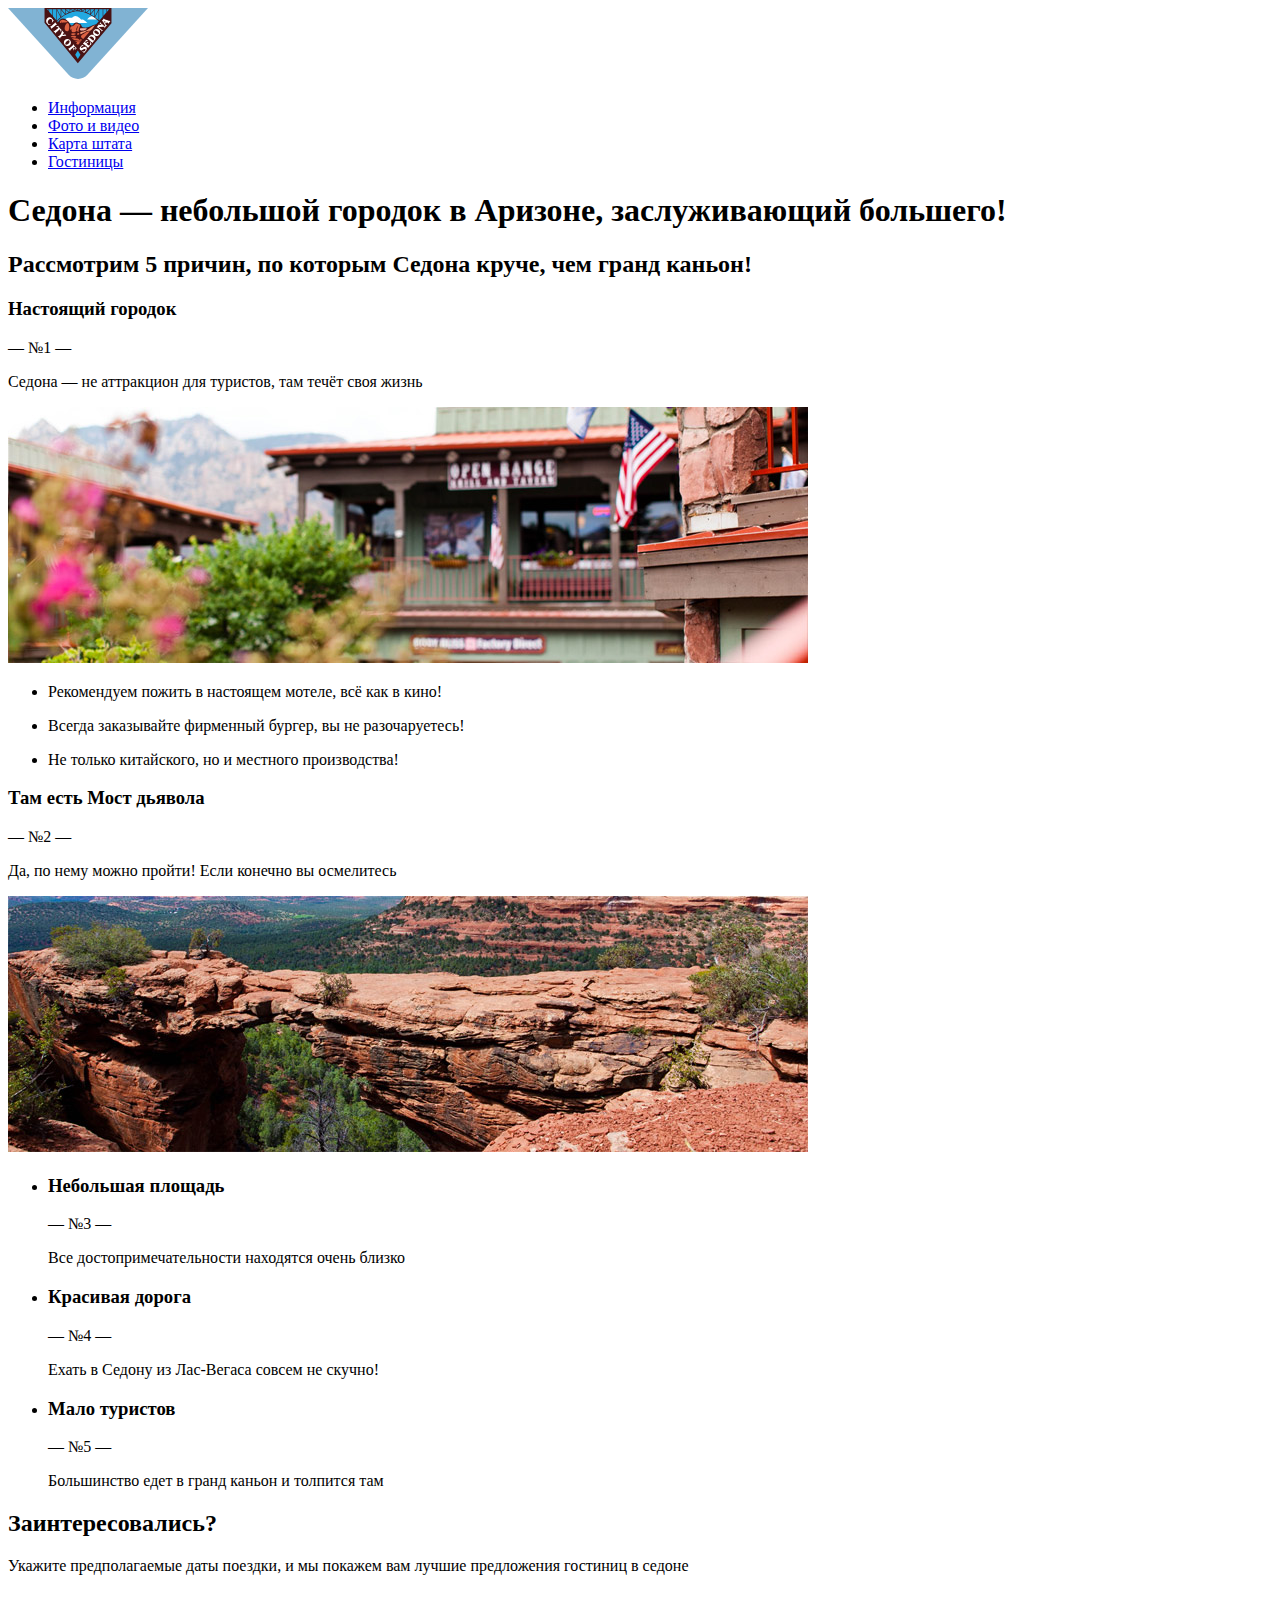
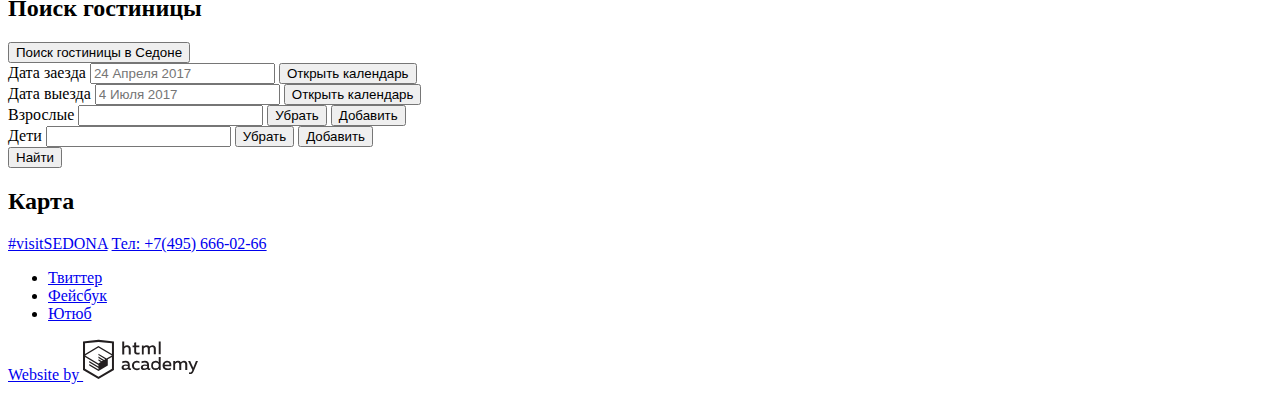
==== index.html @ 54dae02d "form correct" ====
<!DOCTYPE html>
<html lang="ru">

<head>
  <meta charset="utf-8">
  <title>HTML Academy: Седона</title>
</head>

<body>

  <header class="main-header">
    <nav class="main-navigation">
      <a class="main-header-logo">
        <img src="img/logo-sedona.svg" width="140" height="71" alt="Логотип Седона">
      </a>
      <ul class="site-navigation">
        <li><a href="#">Информация</a></li>
        <li><a href="#">Фото и видео</a></li>
        <li><a href="#">Карта штата</a></li>
        <li><a href="hotels.html">Гостиницы</a></li>
      </ul>
    </nav>
  </header>

  <main class="container">

    <section>
      <h1>
        Седона — небольшой городок в Аризоне, заслуживающий большего!
      </h1>
    </section>

    <section>
      <h2>
        Рассмотрим 5 причин, по которым Седона круче, чем гранд каньон!
      </h2>

      <div>
        <div>
          <h3>Настоящий городок</h3>
          <span>— №1 —</span>
          <p>Седона — не аттракцион для туристов, там течёт своя жизнь</p>
        </div>
        <div>
          <img src="img/advantages1.jpg" width="800" height="256" alt="Настоящий городок">
        </div>
      </div>

      <div>
        <ul>
          <li>
            <p class="house-icon">Рекомендуем пожить в настоящем мотеле, всё как в кино!</p>
          </li>
          <li>
            <p class="food-icon">Всегда заказывайте фирменный бургер, вы не разочаруетесь!</p>
          </li>
          <li>
            <p class="gifts-icon">Не только китайского, но и местного производства!</p>
          </li>
        </ul>
      </div>

      <div>
        <div>
          <h3>Там есть Мост дьявола</h3>
          <span>— №2 —</span>
          <p>Да, по нему можно пройти! Если конечно вы осмелитесь</p>
        </div>
        <div>
          <img src="img/advantages2.jpg" width="800" height="256" alt="Мост дьявола">
        </div>
      </div>

      <div>
        <ul>
          <li>
            <h3>Небольшая площадь</h3>
            <span>— №3 —</span>
            <p>Все достопримечательности находятся очень близко</p>
          </li>
          <li>
            <h3>Красивая дорога</h3>
            <span>— №4 —</span>
            <p>Ехать в Седону из Лас-Вегаса совсем не скучно!</p>
          </li>
          <li>
            <h3>Мало туристов</h3>
            <span>— №5 —</span>
            <p>Большинство едет в гранд каньон и толпится там</p>
          </li>
        </ul>
      </div>
    </section>

    <section>
      <h2>Заинтересовались?</h2>
      <p>Укажите предполагаемые даты поездки, и мы покажем вам лучшие предложения гостиниц в седоне</p>
    </section>

    <section class="appointment">

      <h2 class="visually-hidden">Поиск гостиницы</h2>
      <button type="button">Поиск гостиницы в Седоне</button>
      <form class="appointment-form" action="https://echo.htmlacademy.ru" method="post">
  
        <div class="half-width">
          <label for="arrival-date">Дата заезда</label>
          <input type="text" id="arrival-date" name="arrival-date" placeholder="24 Апреля 2017" required>
          <button type="button"><span class="visually-hidden">Открыть календарь</span></button>
        </div>
        <div class="half-width">
          <label for="departure-date">Дата выезда</label>
          <input type="text" id="departure-date" name="departure-date" placeholder="4 Июля 2017" required>
          <button type="button"><span class="visually-hidden">Открыть календарь</span></button>
        </div>
        <div class="quantity-width">
          <label for="adults">Взрослые</label>
          <input type="number" id="adults" name="adults" min="1" step="1" required>
          <button type="button"><span class="visually-hidden">Убрать</span></button>
          <button type="button"><span class="visually-hidden">Добавить</span></button>
        </div>
        <div class="quantity-width">
          <label for="children">Дети</label>
          <input type="number" id="children" name="children" min="0" step="1" required>
          <button type="button"><span class="visually-hidden">Убрать</span></button>
          <button type="button"><span class="visually-hidden">Добавить</span></button>
        </div>
        <div class="buttons">
          <input type="submit" value="Найти">
        </div>
  
  
      </form>
    </section>

    <section>
      <h2>Карта</h2>
    </section>

  </main>

  <footer>

    <p>
      <a href="#">#visitSEDONA</a>
      <a href="+74956660266">Тел: +7(495) 666-02-66</a>
    </p>

    <div>
      <ul>
        <li><a class="social-links__link" href="#"><span class="visually-hidden">Твиттер</span></a></li>
				<li><a class="social-links__link" href="#"><span class="visually-hidden">Фейсбук</span></a></li>
				<li><a class="social-links__link" href="#"><span class="visually-hidden">Ютюб</span</a></li>
      </ul>
    </div>

    <p>
      Website by
      <a href="https://htmlacademy.ru">
        <img src="img/logo-htmlacademy.svg" width="115" height="41" alt="Логотип HTML академии">
      </a>
    </p>
  </footer>

</body>

</html>
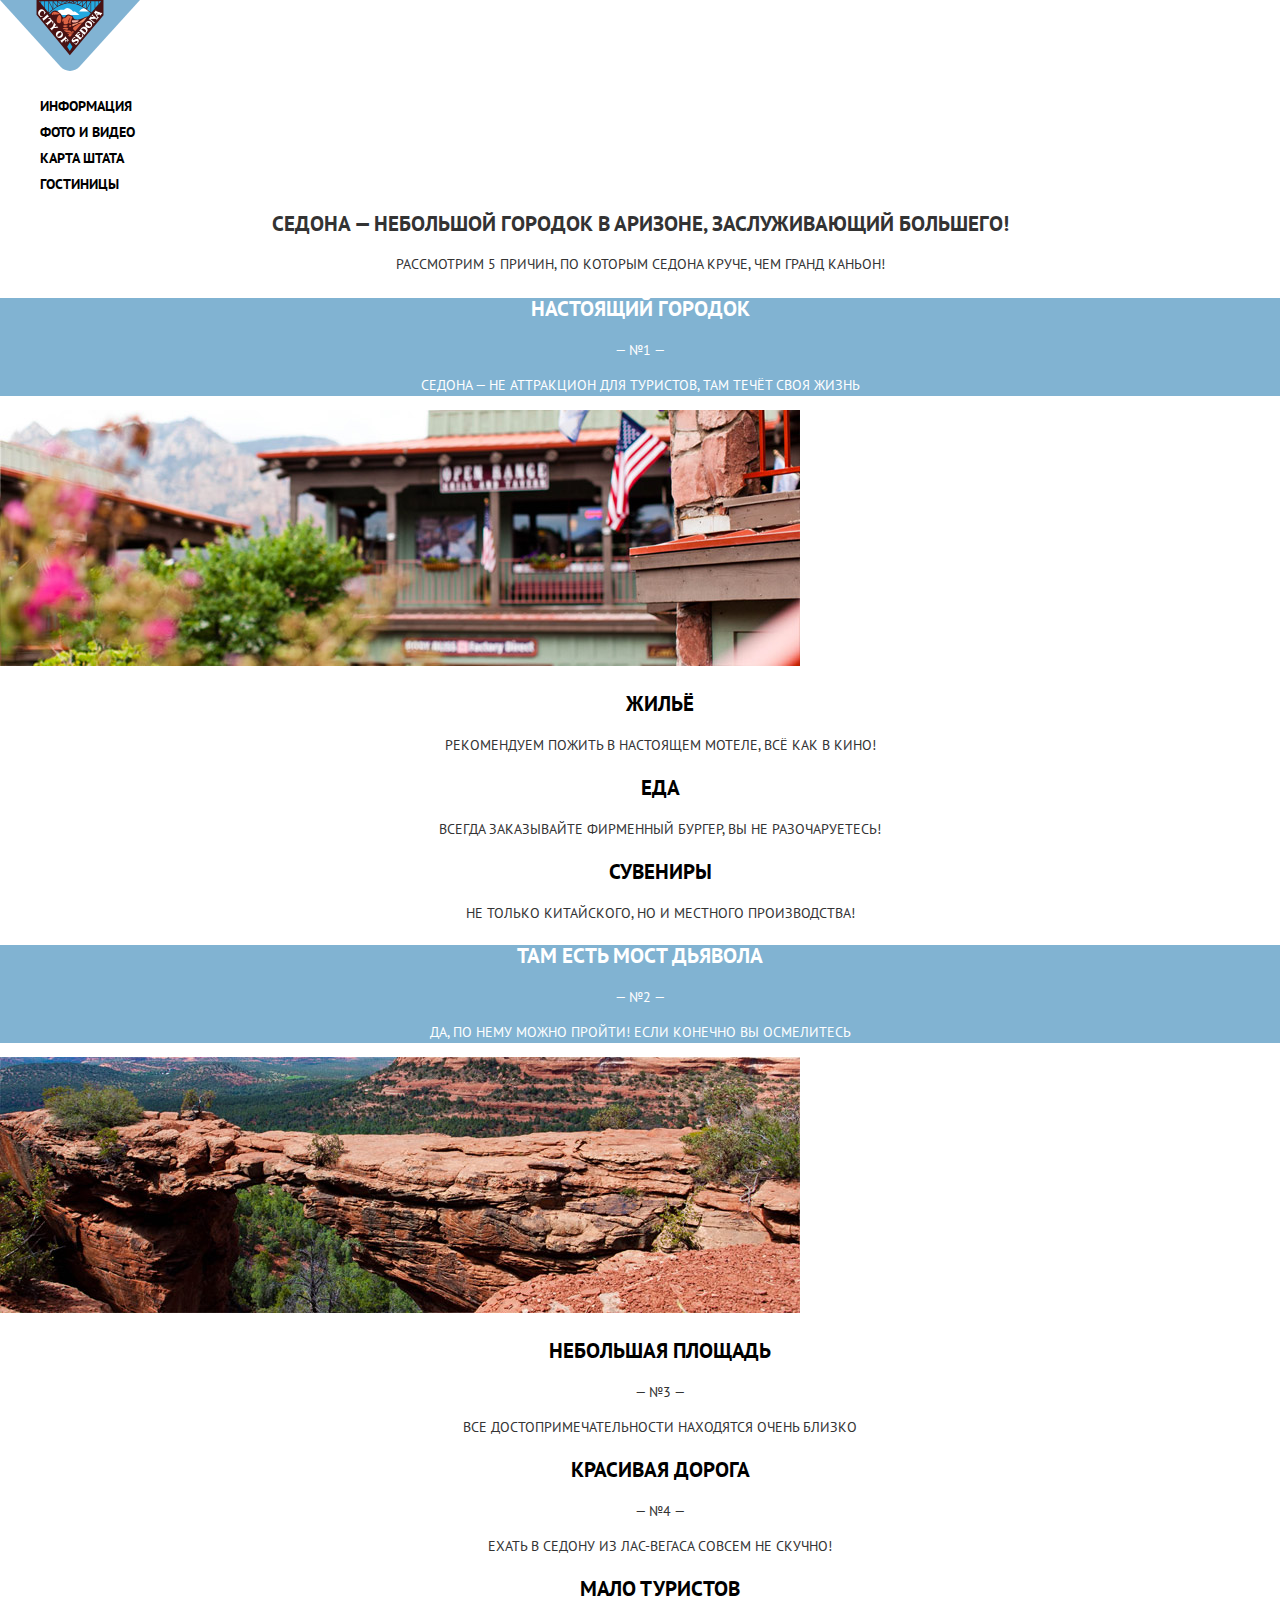
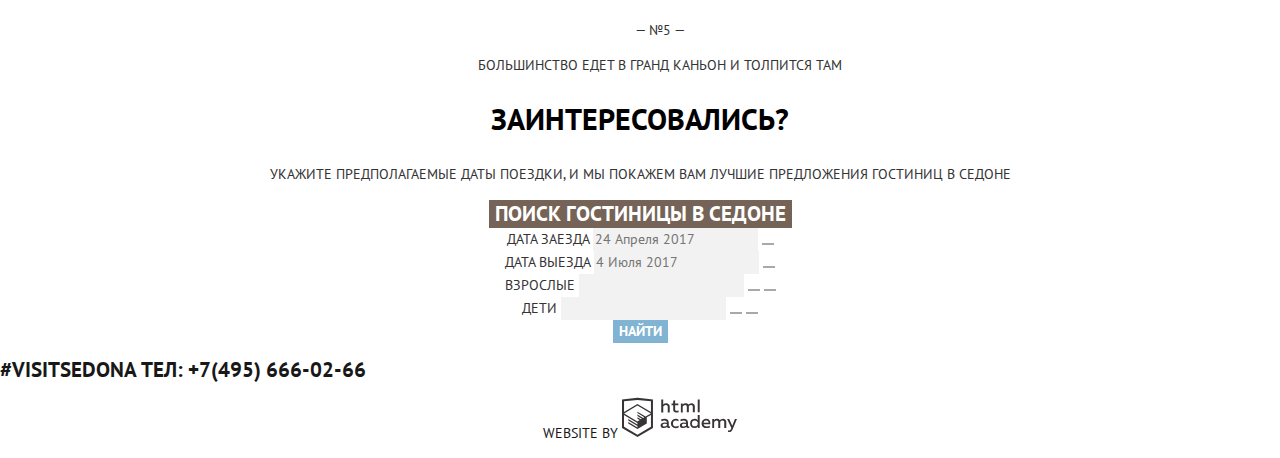
==== commit 4aed1220: "add first css" ====
--- a/index.html
+++ b/index.html
@@ -4,6 +4,9 @@
 <head>
   <meta charset="utf-8">
   <title>HTML Academy: Седона</title>
+  <link href="https://fonts.googleapis.com/css?family=PT+Sans:400,700&display=swap&subset=cyrillic" rel="stylesheet">
+  <link rel="stylesheet" href="css/normalize.css">
+  <link rel="stylesheet" href="css/style.css">
 </head>
 
 <body>
@@ -25,20 +28,20 @@
   <main class="container">
 
     <section>
-      <h1>
+      <h1 class="page-title">
         Седона — небольшой городок в Аризоне, заслуживающий большего!
       </h1>
     </section>
 
-    <section>
-      <h2>
+    <section class="advantages">
+      <h2 class="advantages-title">
         Рассмотрим 5 причин, по которым Седона круче, чем гранд каньон!
       </h2>
 
-      <div>
-        <div>
-          <h3>Настоящий городок</h3>
-          <span>— №1 —</span>
+      <div class="advantages-list">
+        <div class="advantages-item advantages-item-blue">
+          <h3 class="advantages-subtitle-white">Настоящий городок</h3>
+          <span class="advantages-number">— №1 —</span>
           <p>Седона — не аттракцион для туристов, там течёт своя жизнь</p>
         </div>
         <div>
@@ -47,23 +50,26 @@
       </div>
 
       <div>
-        <ul>
-          <li>
+        <ul class="advantages-list">
+          <li class="advantages-item">
+            <h3 class="advantages-subtitle-black">Жильё</h3>
             <p class="house-icon">Рекомендуем пожить в настоящем мотеле, всё как в кино!</p>
           </li>
-          <li>
+          <li class="advantages-item">
+            <h3 class="advantages-subtitle-black">Еда</h3>
             <p class="food-icon">Всегда заказывайте фирменный бургер, вы не разочаруетесь!</p>
           </li>
-          <li>
+          <li class="advantages-item">
+            <h3 class="advantages-subtitle-black">Сувениры</h3>
             <p class="gifts-icon">Не только китайского, но и местного производства!</p>
           </li>
         </ul>
       </div>
 
-      <div>
-        <div>
-          <h3>Там есть Мост дьявола</h3>
-          <span>— №2 —</span>
+      <div class="advantages-list">
+        <div class="advantages-item advantages-item-blue">
+          <h3 class="advantages-subtitle-white">Там есть Мост дьявола</h3>
+          <span class="advantages-number">— №2 —</span>
           <p>Да, по нему можно пройти! Если конечно вы осмелитесь</p>
         </div>
         <div>
@@ -72,27 +78,27 @@
       </div>
 
       <div>
-        <ul>
-          <li>
-            <h3>Небольшая площадь</h3>
-            <span>— №3 —</span>
+        <ul class="advantages-list">
+          <li class="advantages-item">
+            <h3 class="advantages-subtitle-black">Небольшая площадь</h3>
+            <span class="advantages-number">— №3 —</span>
             <p>Все достопримечательности находятся очень близко</p>
           </li>
-          <li>
-            <h3>Красивая дорога</h3>
-            <span>— №4 —</span>
+          <li class="advantages-item">
+            <h3 class="advantages-subtitle-black">Красивая дорога</h3>
+            <span class="advantages-number">— №4 —</span>
             <p>Ехать в Седону из Лас-Вегаса совсем не скучно!</p>
           </li>
-          <li>
-            <h3>Мало туристов</h3>
-            <span>— №5 —</span>
+          <li class="advantages-item">
+            <h3 class="advantages-subtitle-black">Мало туристов</h3>
+            <span class="advantages-number">— №5 —</span>
             <p>Большинство едет в гранд каньон и толпится там</p>
           </li>
         </ul>
       </div>
     </section>
 
-    <section>
+    <section class="appointment-title">
       <h2>Заинтересовались?</h2>
       <p>Укажите предполагаемые даты поездки, и мы покажем вам лучшие предложения гостиниц в седоне</p>
     </section>
@@ -100,62 +106,62 @@
     <section class="appointment">
 
       <h2 class="visually-hidden">Поиск гостиницы</h2>
-      <button type="button">Поиск гостиницы в Седоне</button>
+      <button type="button" class="search-hotels">Поиск гостиницы в Седоне</button>
       <form class="appointment-form" action="https://echo.htmlacademy.ru" method="post">
   
-        <div class="half-width">
+        <div class="appointment-item">
           <label for="arrival-date">Дата заезда</label>
           <input type="text" id="arrival-date" name="arrival-date" placeholder="24 Апреля 2017" required>
           <button type="button"><span class="visually-hidden">Открыть календарь</span></button>
         </div>
-        <div class="half-width">
+        <div class="appointment-item">
           <label for="departure-date">Дата выезда</label>
           <input type="text" id="departure-date" name="departure-date" placeholder="4 Июля 2017" required>
           <button type="button"><span class="visually-hidden">Открыть календарь</span></button>
         </div>
-        <div class="quantity-width">
+        <div class="appointment-item">
           <label for="adults">Взрослые</label>
           <input type="number" id="adults" name="adults" min="1" step="1" required>
           <button type="button"><span class="visually-hidden">Убрать</span></button>
           <button type="button"><span class="visually-hidden">Добавить</span></button>
         </div>
-        <div class="quantity-width">
+        <div class="appointment-item">
           <label for="children">Дети</label>
           <input type="number" id="children" name="children" min="0" step="1" required>
           <button type="button"><span class="visually-hidden">Убрать</span></button>
           <button type="button"><span class="visually-hidden">Добавить</span></button>
         </div>
-        <div class="buttons">
-          <input type="submit" value="Найти">
+        <div>
+          <button type="submit" class="button-blue">Найти</button>
         </div>
   
   
       </form>
     </section>
 
-    <section>
+    <section class="visually-hidden">
       <h2>Карта</h2>
     </section>
 
   </main>
 
-  <footer>
+  <footer class="main-footer">
 
     <p>
       <a href="#">#visitSEDONA</a>
-      <a href="+74956660266">Тел: +7(495) 666-02-66</a>
+      <a href="tel:+74956660266">Тел: +7(495) 666-02-66</a>
     </p>
 
-    <div>
+    <div class="footer-social">
       <ul>
-        <li><a class="social-links__link" href="#"><span class="visually-hidden">Твиттер</span></a></li>
-				<li><a class="social-links__link" href="#"><span class="visually-hidden">Фейсбук</span></a></li>
-				<li><a class="social-links__link" href="#"><span class="visually-hidden">Ютюб</span</a></li>
+        <li><a class="social-button" href="#"><span class="visually-hidden">Твиттер</span></a></li>
+				<li><a class="social-button" href="#"><span class="visually-hidden">Фейсбук</span></a></li>
+				<li><a class="social-button" href="#"><span class="visually-hidden">Ютюб</span></a></li>
       </ul>
     </div>
 
-    <p>
-      Website by
+    <p class="footer-copyright">
+      <span>Website by</span>
       <a href="https://htmlacademy.ru">
         <img src="img/logo-htmlacademy.svg" width="115" height="41" alt="Логотип HTML академии">
       </a>
--- a/css/style.css
+++ b/css/style.css
@@ -0,0 +1,347 @@
+body {
+  margin: 0px;
+  padding: 0px;
+  font-family: 'PT Sans', Arial, sans-serif;
+  font-size: 14px;
+  line-height: 21px;
+  font-weight: 400;
+  color: #333333;
+  text-transform: uppercase;
+  /* background-image: url("../img/background-photo.jpg");
+  background-position: top center;
+  background-repeat: no-repeat; */
+}
+
+a {
+  text-decoration: none;
+}
+
+.visually-hidden {
+  position: absolute;
+  width: 1px;
+  height: 1px;
+  margin: -1px;
+  border: 0;
+  padding: 0;
+  white-space: nowrap;
+  clip-path: inset(100%);
+  clip: rect(0 0 0 0);
+  overflow: hidden;
+}
+
+.main-navigation {
+  font-size: 14px;
+	line-height: 26px;
+	font-weight: 900;
+  color: #000000;
+  background-color: #ffffff;
+}
+
+.site-navigation {
+  list-style: none;
+}
+
+.site-navigation a {
+  color: #000000;
+}
+
+a.active {
+	color: #766357;
+}
+
+.main-filter {
+	background-image: url("../img/background-filter.jpg");
+	background-position: top center;
+	background-repeat: no-repeat;
+}
+
+.filter fieldset {
+	border: none;
+}
+
+.filter legend {
+	font-size: 16px;
+	line-height: 21px;
+	color: #ffffff;
+}
+
+.filter ul {
+	list-style: none;
+	color: #ffffff;
+}
+
+.filter-input:hover + label {
+	color: #ffffff;
+}
+
+.filter-input:disabled + label {
+	color: #6a6a6a;
+}
+
+.found-list {
+	list-style: none;
+}
+
+.found-item {
+	font-size: 21px;
+	line-height: 26px;
+	font-weight: 900;
+	color: #000000;
+}
+
+.found-sorting {
+	font-size: 12px;
+	line-height: 18px;
+	color: #000000;
+}
+
+.found-list a {
+	font-size: 12px;
+	line-height: 18px;
+	color: #000000;
+	opacity: 0.3;
+	border-bottom: 1px dashed #81b3d2;
+}
+
+a.sorting {
+	border: none;
+}
+
+a.current {
+	color: #81b3d2;
+	opacity: 1;
+}
+
+.arrow-top,
+.arrow-bottom {
+	color: #81b3d2;
+}
+
+.arrow-top.current {
+	color: #cacaca;
+}
+
+.catalog-list {
+	list-style: none;
+}
+
+.catalog-item {
+	font-size: 21px;
+	line-height: 26px;
+	font-weight: 900;
+	color: #000000;
+}
+
+.catalog-item:hover {
+	color: #81b3d2;
+}
+
+.catalog-item:active {
+	opacity: 0.3;
+}
+
+.button-details {
+	background-color: #81b3d2;
+	color: #ffffff;
+}
+
+.button-details:hover {
+	background-color: #669ec0;
+}
+
+.button-details:active {
+	background-color: #5496bd;
+}
+
+.button-book {
+	background-color: #766357;
+	color: #ffffff;
+}
+
+.button-book:hover {
+	background-color: #604e43;
+}
+
+.button-book:active {
+	background-color: #503e33;
+}
+
+.page-title {
+  font-size: 21px;
+  line-height: 26px;
+	font-weight: 900;
+	text-align: center;
+}
+
+.advantages-title {
+	font-size: 14px;
+	line-height: 26px;
+	font-weight: 400;
+	color: #333333;
+	text-align: center;
+}
+
+.advantages-list {
+	list-style: none;
+}
+
+.advantages-item {
+	text-align: center;
+}
+
+.advantages-subtitle-white {
+	font-size: 21px;
+	line-height: 21px;
+	color: #ffffff;
+}
+
+.advantages-subtitle-black {
+	font-size: 21px;
+	line-height: 21px;
+	font-weight: 900;
+	color: #000000;
+}
+
+.advantages-item-blue {
+	background-color: #81b3d2;
+	color: #ffffff;
+}
+
+.appointment-title {
+	text-align: center;
+}
+
+.appointment-title h2 {
+	font-size: 30px;
+	line-height: 36px;
+	color: #000000;
+}
+
+.appointment-title p {
+	line-height: 24px;
+}
+
+.appointment {
+	text-align: center;
+}
+
+.search-hotels {
+	font: inherit;
+	font-size: 21px;
+	line-height: 26px;
+	font-weight: 900;
+	text-align: center;
+	vertical-align: middle;
+	color: #ffffff;
+	background-color: #766357;
+	text-transform: uppercase;
+	border: none;
+}
+
+.search-hotels:hover {
+	background-color: #604e43;
+}
+
+.search-hotels:active {
+	background-color: #503e33;
+	color: #857871;
+}
+
+.appointment-item input {
+	font: inherit;
+	background-color: #f2f2f2;
+	border: none;
+}
+
+.appointment-item input:hover {
+	background-color: #ebebeb;
+}
+
+.appointment-item input:focus {
+	background-color: #ffffff;
+	border: 2px solid #e5e5e5;
+}
+
+.appointment-item button {
+	background-color: #a9a9a9;
+	border: none;
+}
+
+.appointment-item button:hover {
+	background-color: #000000;
+}
+
+.appointment-item button:active {
+	background-color: #81b3d2;
+}
+
+.button-blue {
+	font: inherit;
+	font-weight: 900;
+	text-transform: uppercase;
+	color: #ffffff;
+	background-color: #81b3d2;
+	border: none;
+}
+
+.button-blue:hover {
+	background-color: #669ec0;
+}
+
+.button-blue:active {
+	background-color: #5496bd;
+	color: #88b6d1;
+}
+
+.main-footer {
+	color: #000000;
+	background-color: #ffffff;
+	opacity: 0.9;
+}
+
+.main-footer a {
+	font-size: 21px;
+	line-height: 26px;
+	font-weight: 900;
+	color: #000000;
+}
+
+.footer-social {
+	text-align: center;
+
+}
+
+.footer-social ul {
+	list-style: none;
+}
+
+.social-button {
+	background-color: #81b3d2;
+	color: #ffffff;
+}
+
+.social-button:hover {
+	background-color: #669ec0;
+}
+
+.social-button:active {
+	background-color: #5496bd;
+	color: #88b6d1;
+}
+
+.footer-copyright span {
+	font-size: 14px;
+	font-weight: 400;
+}
+
+.footer-copyright {
+	text-align: center;
+}
+
+.footer-copyright a:hover {
+	background-color: #89b8d5;
+}
+
+.footer-copyright a:active {
+	background-color: #c0bebf;
+}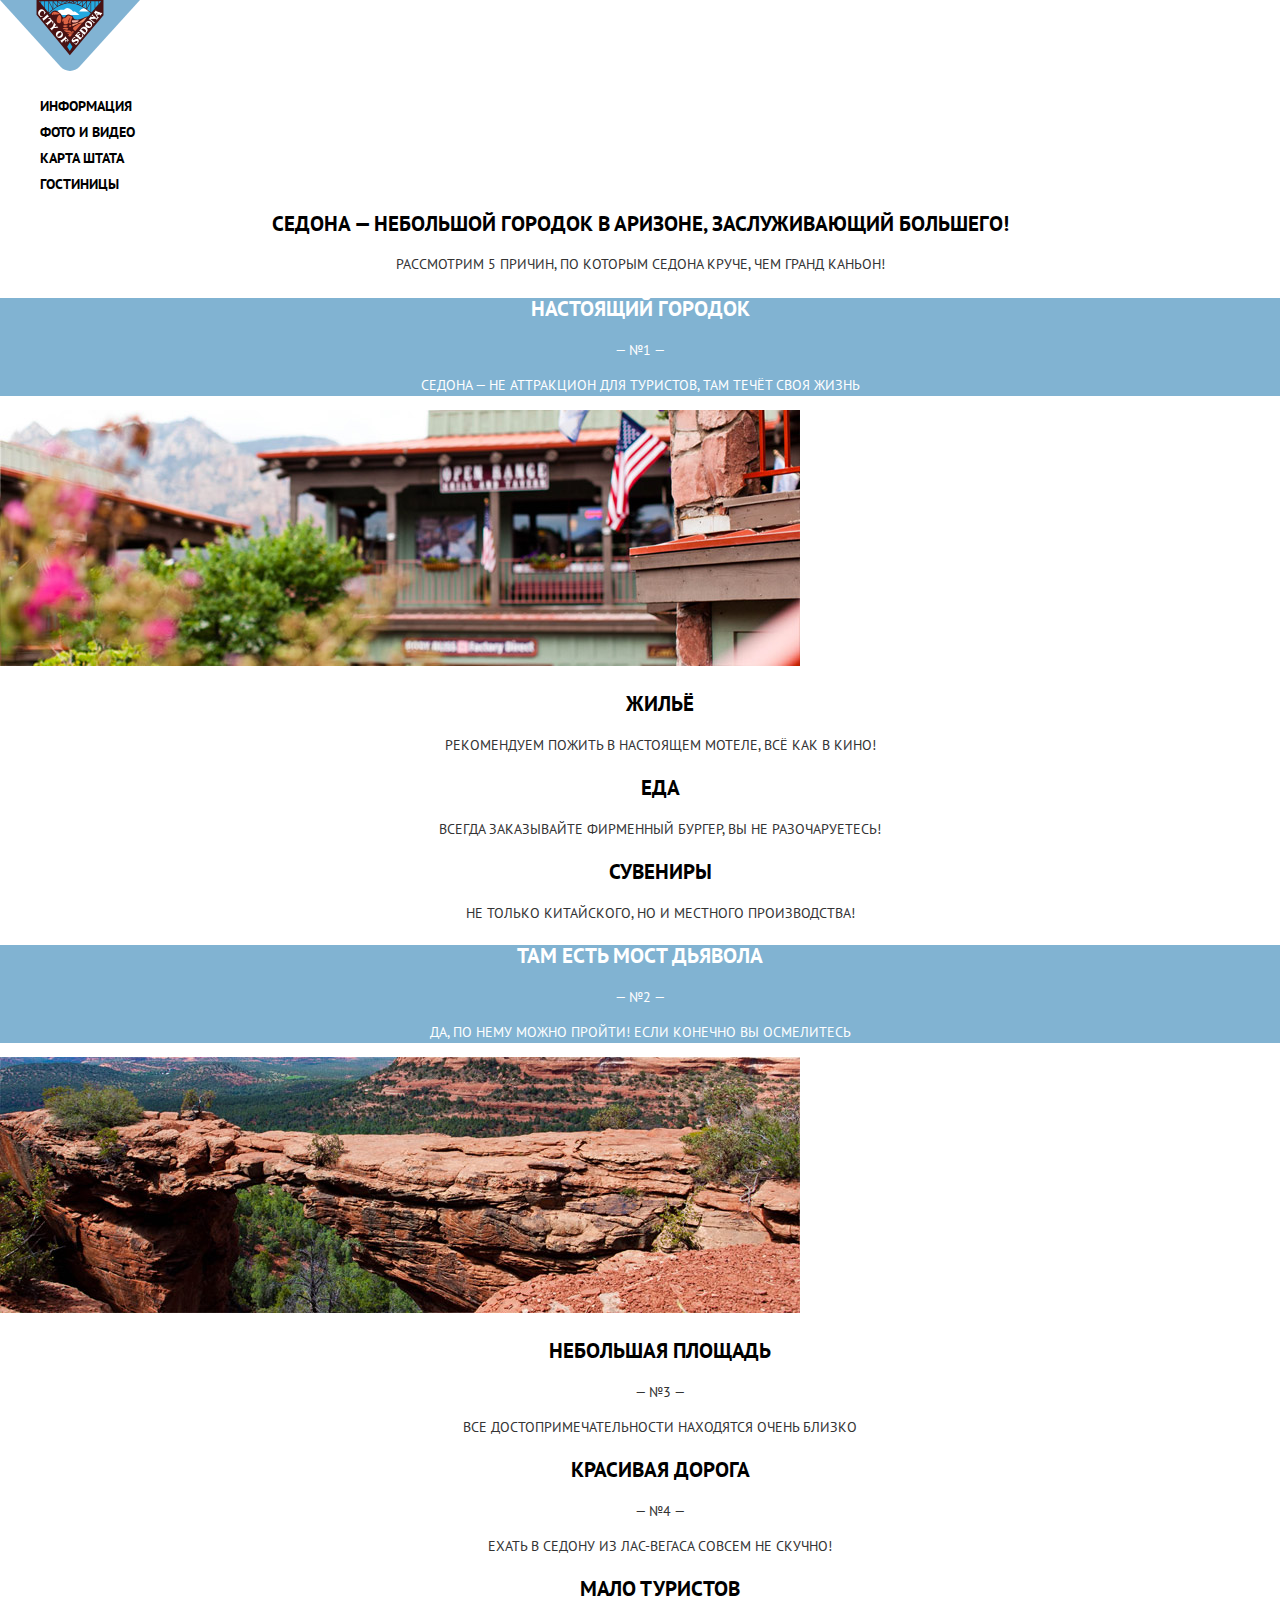
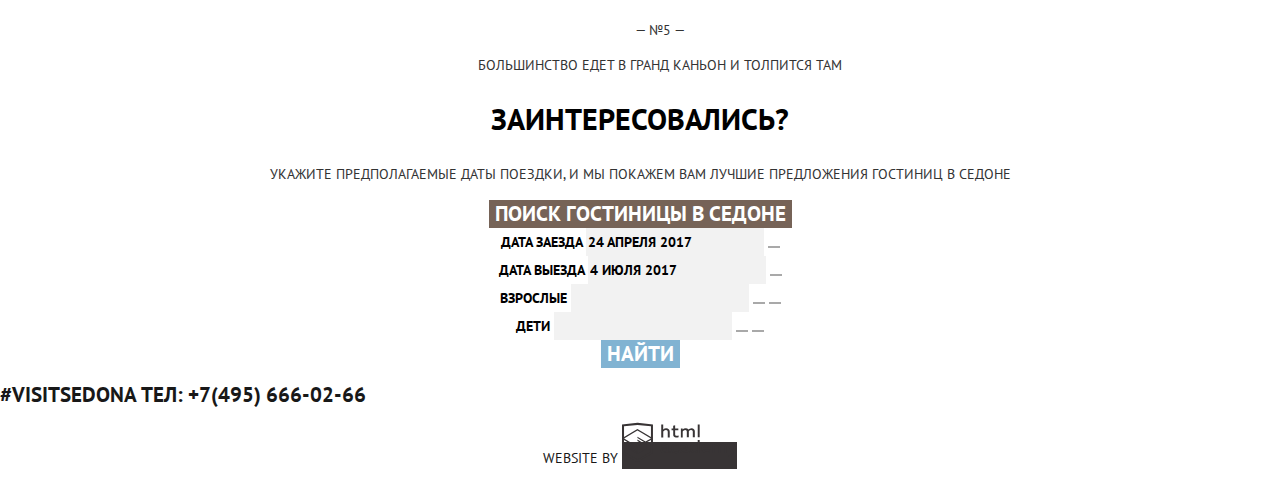
==== commit 7d8c0bea: "correct text decor" ====
--- a/index.html
+++ b/index.html
@@ -111,12 +111,12 @@
   
         <div class="appointment-item">
           <label for="arrival-date">Дата заезда</label>
-          <input type="text" id="arrival-date" name="arrival-date" placeholder="24 Апреля 2017" required>
+          <input type="text" class="item-table" id="arrival-date" name="arrival-date" placeholder="24 Апреля 2017" required>
           <button type="button"><span class="visually-hidden">Открыть календарь</span></button>
         </div>
         <div class="appointment-item">
           <label for="departure-date">Дата выезда</label>
-          <input type="text" id="departure-date" name="departure-date" placeholder="4 Июля 2017" required>
+          <input type="text" class="item-table" id="departure-date" name="departure-date" placeholder="4 Июля 2017" required>
           <button type="button"><span class="visually-hidden">Открыть календарь</span></button>
         </div>
         <div class="appointment-item">
@@ -162,7 +162,7 @@
 
     <p class="footer-copyright">
       <span>Website by</span>
-      <a href="https://htmlacademy.ru">
+      <a class="button-copyright" href="https://htmlacademy.ru">
         <img src="img/logo-htmlacademy.svg" width="115" height="41" alt="Логотип HTML академии">
       </a>
     </p>
--- a/css/style.css
+++ b/css/style.css
@@ -31,8 +31,8 @@
 
 .main-navigation {
   font-size: 14px;
-	line-height: 26px;
-	font-weight: 900;
+  line-height: 26px;
+  font-weight: 700;
   color: #000000;
   background-color: #ffffff;
 }
@@ -45,303 +45,372 @@
   color: #000000;
 }
 
-a.active {
-	color: #766357;
+.menu-info:hover {
+	color: #81b3d2;
+}
+
+.menu-info:active {
+	color: rgba(0, 0, 0, 0.3);
+}
+
+.menu-hotels.active {
+  color: #766357;
 }
 
 .main-filter {
-	background-image: url("../img/background-filter.jpg");
-	background-position: top center;
-	background-repeat: no-repeat;
+  background-image: url("../img/background-filter.jpg");
+  background-position: top center;
+  background-repeat: no-repeat;
 }
 
 .filter fieldset {
-	border: none;
+  border: none;
 }
 
 .filter legend {
-	font-size: 16px;
-	line-height: 21px;
+  font-size: 16px;
+  line-height: 21px;
+  color: #ffffff;
+}
+
+.filter ul {
+  list-style: none;
+  color: #ffffff;
+}
+
+.filter-input:hover+label {
+  color: #ffffff;
+}
+
+.filter-input:disabled+label {
+  color: #6a6a6a;
+}
+
+.filter-button {
+	font: inherit;
 	color: #ffffff;
-}
-
-.filter ul {
-	list-style: none;
-	color: #ffffff;
-}
-
-.filter-input:hover + label {
-	color: #ffffff;
-}
-
-.filter-input:disabled + label {
-	color: #6a6a6a;
+	background-color: transparent;
+	border: 2px solid #ffffff;
+}
+
+.filter-button:hover {
+	color: #000000;
+	background-color: #ffffff;
 }
 
 .found-list {
-	list-style: none;
+  list-style: none;
 }
 
 .found-item {
-	font-size: 21px;
-	line-height: 26px;
-	font-weight: 900;
+  font-size: 21px;
+  line-height: 26px;
+  font-weight: 700;
+  color: #000000;
+}
+
+.found-sorting {
+  font-size: 12px;
+  line-height: 18px;
+  color: #000000;
+}
+
+.found-list a {
+  font-size: 12px;
+  line-height: 18px;
+  color: rgba(0, 0, 0, 0.3);
+  border-bottom: 1px dotted #81b3d2;
+}
+
+.found-list a:hover {
+	color: #81b3d2;
+}
+
+.found-list a:active {
 	color: #000000;
 }
 
-.found-sorting {
-	font-size: 12px;
-	line-height: 18px;
-	color: #000000;
-}
-
-.found-list a {
-	font-size: 12px;
-	line-height: 18px;
-	color: #000000;
-	opacity: 0.3;
-	border-bottom: 1px dashed #81b3d2;
-}
-
 a.sorting {
-	border: none;
-}
-
-a.current {
-	color: #81b3d2;
-	opacity: 1;
+  border: none;
+}
+
+.sorting.active {
+  color: #81b3d2;
+  opacity: 1;
 }
 
 .arrow-top,
 .arrow-bottom {
+  color: #cacaca;
+}
+
+.arrow-top,
+.arrow-bottom:hover {
+	color: #231f20;
+}
+
+.arrow-top,
+.arrow-bottom:active {
 	color: #81b3d2;
 }
 
-.arrow-top.current {
-	color: #cacaca;
+.arrow-bottom.active {
+  color: #81b3d2;
 }
 
 .catalog-list {
-	list-style: none;
+  list-style: none;
 }
 
 .catalog-item {
-	font-size: 21px;
-	line-height: 26px;
-	font-weight: 900;
+  font-size: 21px;
+  line-height: 26px;
+  font-weight: 700;
+  color: #000000;
+}
+
+.catalog-item:hover {
+  color: #81b3d2;
+}
+
+.catalog-item:active {
+  color: rgba(0, 0, 0, 0.3);
+}
+
+.button-details {
+	font: inherit;
+	font-weight: 700;
+  background-color: #81b3d2;
+  color: #ffffff;
+}
+
+.button-details:hover {
+  background-color: #669ec0;
+}
+
+.button-details:active {
+  background-color: #5496bd;
+}
+
+.button-book {
+	font: inherit;
+	font-weight: 700;
+  background-color: #766357;
+  color: #ffffff;
+}
+
+.button-book:hover {
+  background-color: #604e43;
+}
+
+.button-book:active {
+  background-color: #503e33;
+}
+
+.rating {
+	text-align: center;
+	color: #666666;
+	background-color: #f2f2f2;
+}
+
+.page-title {
+  font-size: 21px;
+  line-height: 26px;
+  font-weight: 700;
+	text-align: center;
 	color: #000000;
 }
 
-.catalog-item:hover {
-	color: #81b3d2;
-}
-
-.catalog-item:active {
-	opacity: 0.3;
-}
-
-.button-details {
-	background-color: #81b3d2;
-	color: #ffffff;
-}
-
-.button-details:hover {
-	background-color: #669ec0;
-}
-
-.button-details:active {
-	background-color: #5496bd;
-}
-
-.button-book {
-	background-color: #766357;
-	color: #ffffff;
-}
-
-.button-book:hover {
-	background-color: #604e43;
-}
-
-.button-book:active {
-	background-color: #503e33;
-}
-
-.page-title {
-  font-size: 21px;
-  line-height: 26px;
-	font-weight: 900;
-	text-align: center;
-}
-
 .advantages-title {
+  font-size: 14px;
+  line-height: 26px;
+  font-weight: 400;
+  color: #333333;
+  text-align: center;
+}
+
+.advantages-list {
+  list-style: none;
+}
+
+.advantages-item {
+  text-align: center;
+}
+
+.advantages-subtitle-white {
+  font-size: 21px;
+  line-height: 21px;
+  color: #ffffff;
+}
+
+.advantages-subtitle-black {
+  font-size: 21px;
+  line-height: 21px;
+  font-weight: 700;
+  color: #000000;
+}
+
+.advantages-item-blue {
+  background-color: #81b3d2;
+  color: #ffffff;
+}
+
+.appointment-title {
+  text-align: center;
+}
+
+.appointment-title h2 {
+  font-size: 30px;
+  line-height: 36px;
+  color: #000000;
+}
+
+.appointment-title p {
+  line-height: 24px;
+}
+
+.appointment {
+  text-align: center;
+}
+
+.appointment-item {
 	font-size: 14px;
 	line-height: 26px;
-	font-weight: 400;
-	color: #333333;
-	text-align: center;
-}
-
-.advantages-list {
-	list-style: none;
-}
-
-.advantages-item {
-	text-align: center;
-}
-
-.advantages-subtitle-white {
-	font-size: 21px;
-	line-height: 21px;
-	color: #ffffff;
-}
-
-.advantages-subtitle-black {
-	font-size: 21px;
-	line-height: 21px;
-	font-weight: 900;
+	font-weight: 700;
 	color: #000000;
 }
 
-.advantages-item-blue {
-	background-color: #81b3d2;
-	color: #ffffff;
-}
-
-.appointment-title {
-	text-align: center;
-}
-
-.appointment-title h2 {
-	font-size: 30px;
-	line-height: 36px;
-	color: #000000;
-}
-
-.appointment-title p {
-	line-height: 24px;
-}
-
-.appointment {
-	text-align: center;
-}
-
 .search-hotels {
+  font: inherit;
+  font-size: 21px;
+  line-height: 26px;
+  font-weight: 700;
+  text-align: center;
+  vertical-align: middle;
+  color: #ffffff;
+  background-color: #766357;
+  text-transform: uppercase;
+  border: none;
+}
+
+.search-hotels:hover {
+  background-color: #604e43;
+}
+
+.search-hotels:active {
+  background-color: #503e33;
+  color: rgba(255, 255, 255, 0.3);
+}
+
+.appointment-item input {
+  font: inherit;
+  background-color: #f2f2f2;
+  border: none;
+}
+
+.appointment-item input::placeholder {
+	font-size: 14px;
+	line-height: 26px;
+	font-weight: 700;
+	color: #000000; 
+	text-transform: uppercase;
+}
+
+.appointment-item input:hover {
+  background-color: #ebebeb;
+}
+
+.appointment-item input:focus {
+  background-color: #ffffff;
+  border: 2px solid #e5e5e5;
+}
+
+.appointment-item button {
+  background-color: #a9a9a9;
+  border: none;
+}
+
+.appointment-item button:hover {
+  background-color: #000000;
+}
+
+.appointment-item button:active {
+  background-color: #81b3d2;
+}
+
+.button-blue {
 	font: inherit;
 	font-size: 21px;
 	line-height: 26px;
-	font-weight: 900;
-	text-align: center;
-	vertical-align: middle;
-	color: #ffffff;
-	background-color: #766357;
-	text-transform: uppercase;
-	border: none;
-}
-
-.search-hotels:hover {
-	background-color: #604e43;
-}
-
-.search-hotels:active {
-	background-color: #503e33;
-	color: #857871;
-}
-
-.appointment-item input {
-	font: inherit;
-	background-color: #f2f2f2;
-	border: none;
-}
-
-.appointment-item input:hover {
-	background-color: #ebebeb;
-}
-
-.appointment-item input:focus {
-	background-color: #ffffff;
-	border: 2px solid #e5e5e5;
-}
-
-.appointment-item button {
-	background-color: #a9a9a9;
-	border: none;
-}
-
-.appointment-item button:hover {
-	background-color: #000000;
-}
-
-.appointment-item button:active {
-	background-color: #81b3d2;
-}
-
-.button-blue {
-	font: inherit;
-	font-weight: 900;
-	text-transform: uppercase;
-	color: #ffffff;
-	background-color: #81b3d2;
-	border: none;
+  font-weight: 700;
+  text-transform: uppercase;
+  color: #ffffff;
+  background-color: #81b3d2;
+  border: none;
 }
 
 .button-blue:hover {
-	background-color: #669ec0;
+  background-color: #669ec0;
 }
 
 .button-blue:active {
-	background-color: #5496bd;
-	color: #88b6d1;
+  background-color: #5496bd;
+  color: rgba(255, 255, 255, 0.3);
 }
 
 .main-footer {
-	color: #000000;
-	background-color: #ffffff;
-	opacity: 0.9;
+  color: #000000;
+  background-color: #ffffff;
+  opacity: 0.9;
 }
 
 .main-footer a {
-	font-size: 21px;
-	line-height: 26px;
-	font-weight: 900;
-	color: #000000;
+  font-size: 21px;
+  line-height: 26px;
+  font-weight: 700;
+  color: #000000;
 }
 
 .footer-social {
-	text-align: center;
+  text-align: center;
 
 }
 
 .footer-social ul {
-	list-style: none;
+  list-style: none;
 }
 
 .social-button {
-	background-color: #81b3d2;
-	color: #ffffff;
+  background-color: #81b3d2;
+  color: #ffffff;
 }
 
 .social-button:hover {
-	background-color: #669ec0;
+  background-color: #669ec0;
 }
 
 .social-button:active {
-	background-color: #5496bd;
-	color: #88b6d1;
+  background-color: #5496bd;
+  color: rgba(255, 255, 255, 0.3);
 }
 
 .footer-copyright span {
-	font-size: 14px;
-	font-weight: 400;
+  font-size: 14px;
+  font-weight: 400;
 }
 
 .footer-copyright {
-	text-align: center;
+  text-align: center;
+}
+
+.footer-copyright a {
+	background-color: #231f20;
 }
 
 .footer-copyright a:hover {
-	background-color: #89b8d5;
+  background-color: #89b8d5;
 }
 
 .footer-copyright a:active {
-	background-color: #c0bebf;
-}+  background-color: #bdbbbc;
+}
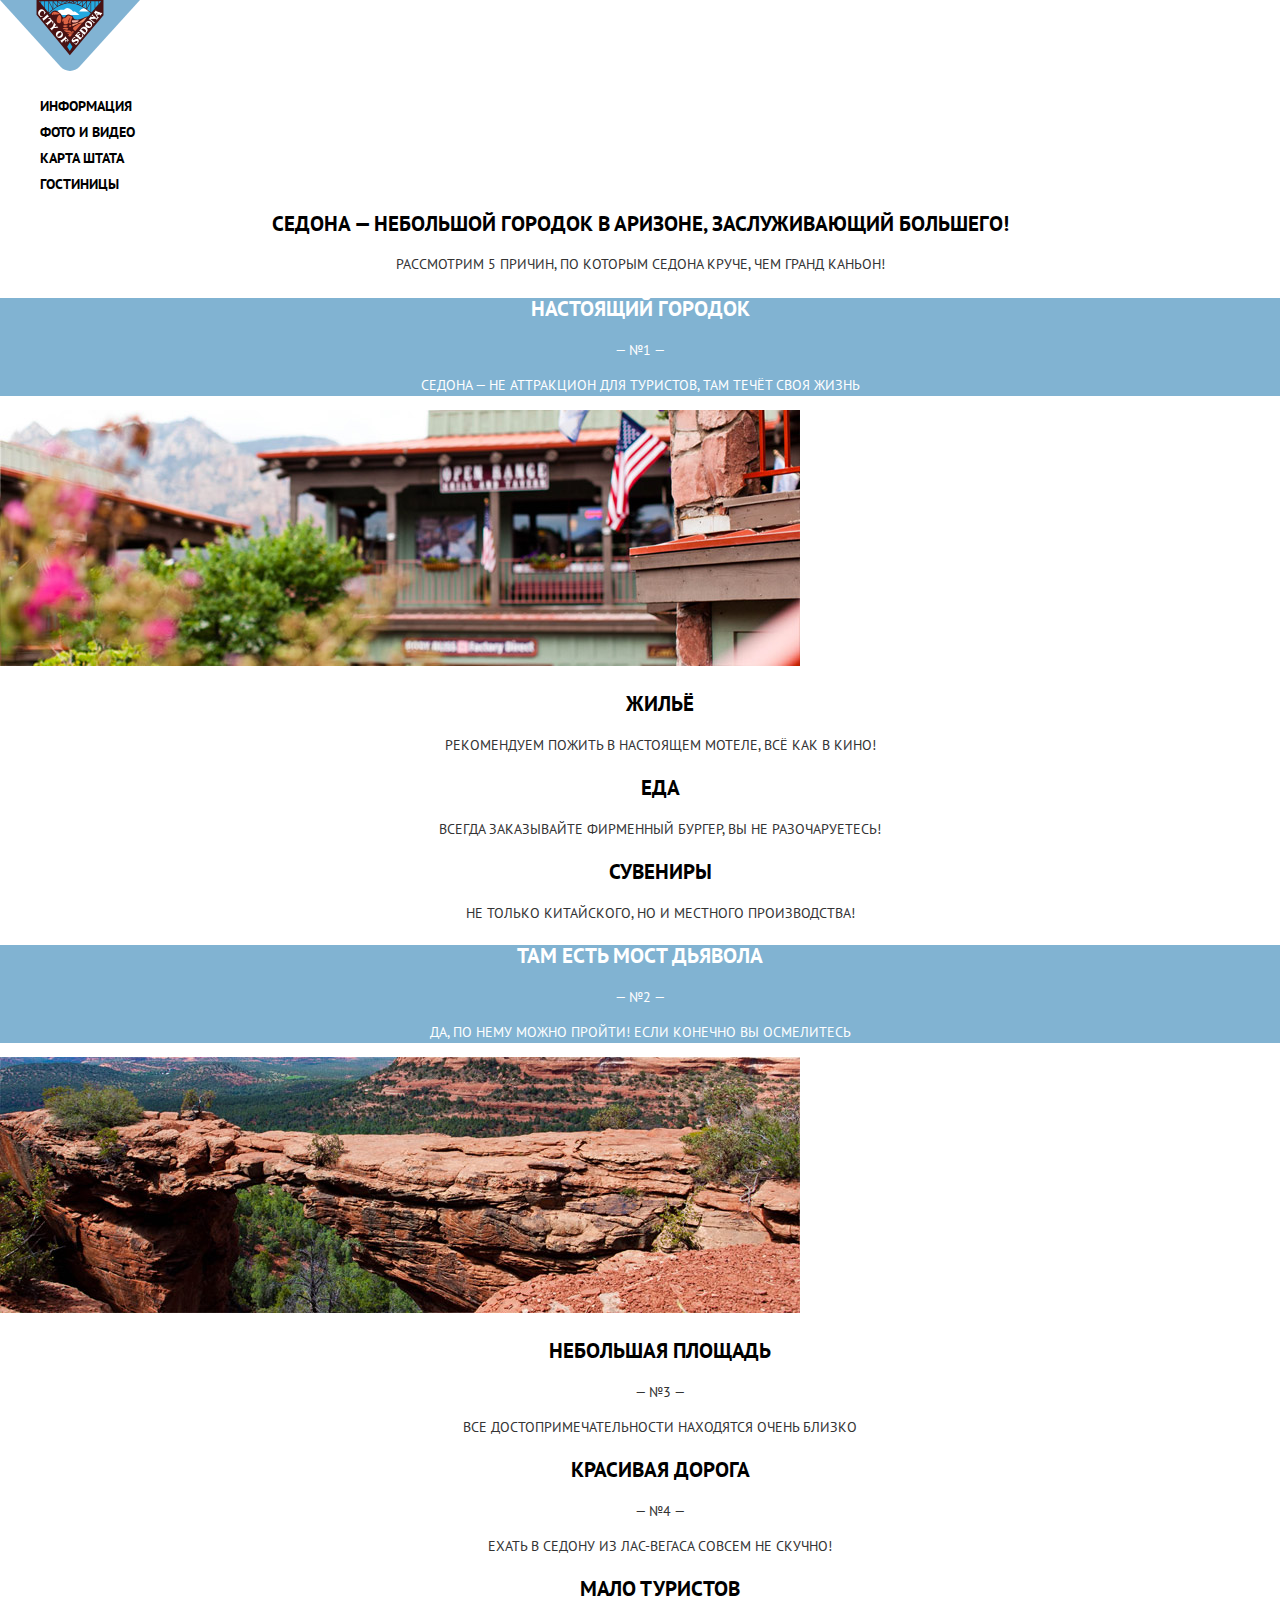
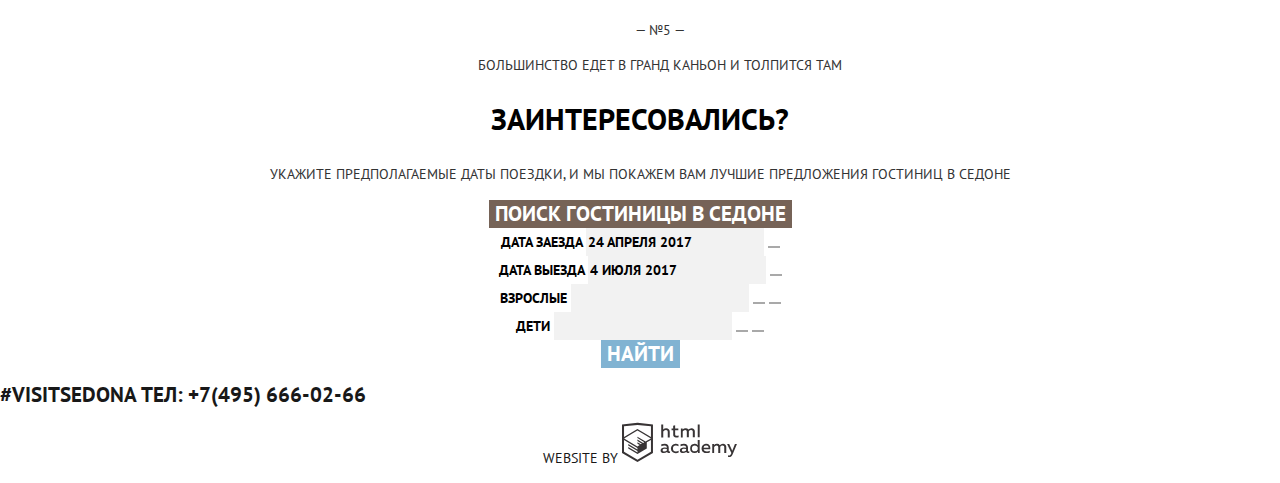
==== commit 94fb8886: "correct menu, border-bottom, active bold" ====
--- a/index.html
+++ b/index.html
@@ -17,10 +17,10 @@
         <img src="img/logo-sedona.svg" width="140" height="71" alt="Логотип Седона">
       </a>
       <ul class="site-navigation">
-        <li><a href="#">Информация</a></li>
-        <li><a href="#">Фото и видео</a></li>
-        <li><a href="#">Карта штата</a></li>
-        <li><a href="hotels.html">Гостиницы</a></li>
+        <li><a class="menu-info" href="#">Информация</a></li>
+        <li><a class="menu-photo" href="#">Фото и видео</a></li>
+        <li><a class="menu-map" href="#">Карта штата</a></li>
+        <li><a class="menu-hotels" href="hotels.html">Гостиницы</a></li>
       </ul>
     </nav>
   </header>
--- a/css/style.css
+++ b/css/style.css
@@ -45,11 +45,17 @@
   color: #000000;
 }
 
-.menu-info:hover {
+.menu-info:hover,
+.menu-photo:hover,
+.menu-map:hover,
+.menu-hotels:hover {
 	color: #81b3d2;
 }
 
-.menu-info:active {
+.menu-info:active,
+.menu-photo:active,
+.menu-map:active,
+.menu-hotels:active {
 	color: rgba(0, 0, 0, 0.3);
 }
 
@@ -127,7 +133,8 @@
 }
 
 .found-list a:active {
-	color: #000000;
+  color: #000000;
+  border: none;
 }
 
 a.sorting {
@@ -190,6 +197,7 @@
 
 .button-details:active {
   background-color: #5496bd;
+  color: rgba(255, 255, 255, 0.3);
 }
 
 .button-book {
@@ -205,6 +213,7 @@
 
 .button-book:active {
   background-color: #503e33;
+  color: rgba(255, 255, 255, 0.3);
 }
 
 .rating {
@@ -403,14 +412,4 @@
   text-align: center;
 }
 
-.footer-copyright a {
-	background-color: #231f20;
-}
-
-.footer-copyright a:hover {
-  background-color: #89b8d5;
-}
-
-.footer-copyright a:active {
-  background-color: #bdbbbc;
-}
+
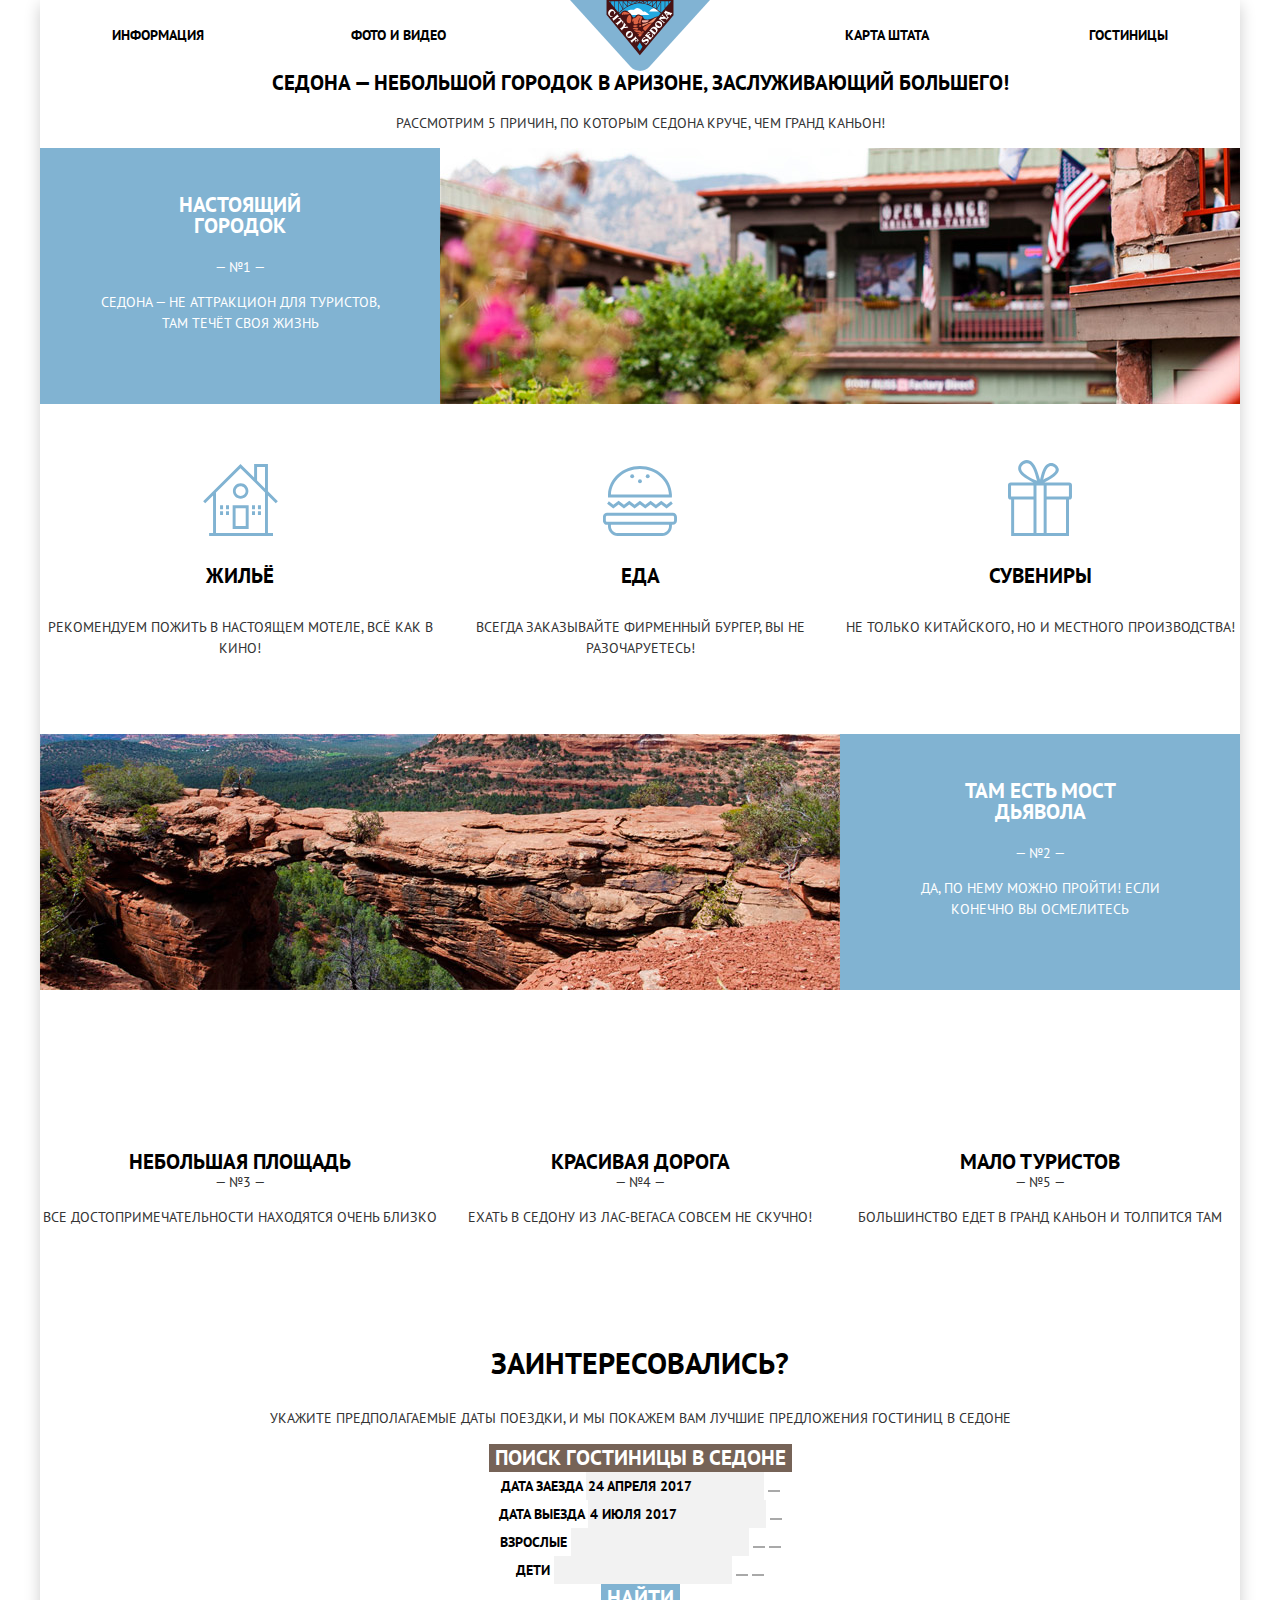
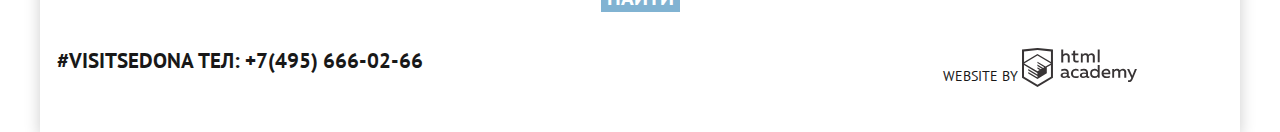
==== commit 28e2ca05: "add text decorat" ====
--- a/index.html
+++ b/index.html
@@ -11,162 +11,166 @@
 
 <body>
 
-  <header class="main-header">
-    <nav class="main-navigation">
-      <a class="main-header-logo">
-        <img src="img/logo-sedona.svg" width="140" height="71" alt="Логотип Седона">
-      </a>
-      <ul class="site-navigation">
-        <li><a class="menu-info" href="#">Информация</a></li>
-        <li><a class="menu-photo" href="#">Фото и видео</a></li>
-        <li><a class="menu-map" href="#">Карта штата</a></li>
-        <li><a class="menu-hotels" href="hotels.html">Гостиницы</a></li>
-      </ul>
-    </nav>
-  </header>
+  <div class="main-container">
+    <header class="main-header">
+      <nav class="main-navigation">
+        <a class="main-header-logo">
+          <img src="img/logo-sedona.svg" width="140" height="71" alt="Логотип Седона">
+        </a>
+        <ul class="site-navigation">
+          <li><a class="menu-info" href="#">Информация</a></li>
+          <li><a class="menu-photo" href="#">Фото и видео</a></li>
+          <li><a class="menu-map" href="#">Карта штата</a></li>
+          <li><a class="menu-hotels" href="hotels.html">Гостиницы</a></li>
+        </ul>
+      </nav>
+    </header>
 
-  <main class="container">
+    <main class="container">
 
-    <section>
-      <h1 class="page-title">
-        Седона — небольшой городок в Аризоне, заслуживающий большего!
-      </h1>
-    </section>
+      <section>
+        <h1 class="page-title">
+          Седона — небольшой городок в Аризоне, заслуживающий большего!
+        </h1>
+      </section>
 
-    <section class="advantages">
-      <h2 class="advantages-title">
-        Рассмотрим 5 причин, по которым Седона круче, чем гранд каньон!
-      </h2>
+      <section class="advantages">
+        <h2 class="advantages-title">
+          Рассмотрим 5 причин, по которым Седона круче, чем гранд каньон!
+        </h2>
 
-      <div class="advantages-list">
-        <div class="advantages-item advantages-item-blue">
-          <h3 class="advantages-subtitle-white">Настоящий городок</h3>
-          <span class="advantages-number">— №1 —</span>
-          <p>Седона — не аттракцион для туристов, там течёт своя жизнь</p>
+        <div class="advantages-list advantages-blue">
+          <div class="advantages-item advantages-item-blue">
+            <h3 class="advantages-subtitle-white">Настоящий городок</h3>
+            <span class="advantages-number">— №1 —</span>
+            <p>Седона — не аттракцион для туристов, там течёт своя жизнь</p>
+          </div>
+          <div>
+            <img src="img/advantages1.jpg" width="800" height="256" alt="Настоящий городок">
+          </div>
         </div>
+
+        <div class="advantages-container">
+          <div class="advantages-list">
+            <div class="advantages-item">
+              <h3 class="advantages-subtitle-black house">Жильё</h3>
+              <p class="advantages-descr">Рекомендуем пожить в настоящем мотеле, всё как в кино!</p>
+            </div>
+            <div class="advantages-item">
+              <h3 class="advantages-subtitle-black food">Еда</h3>
+              <p class="advantages-descr">Всегда заказывайте фирменный бургер, вы не разочаруетесь!</p>
+            </div>
+            <div class="advantages-item">
+              <h3 class="advantages-subtitle-black gifts">Сувениры</h3>
+              <p class="advantages-descr">Не только китайского, но и местного производства!</p>
+            </div>
+          </div>
+        </div>
+
+        <div class="advantages-list advantages-blue">
+          <div class="advantages-item advantages-item-blue bridge">
+            <h3 class="advantages-subtitle-white">Там есть Мост дьявола</h3>
+            <span class="advantages-number">— №2 —</span>
+            <p>Да, по нему можно пройти! Если конечно вы осмелитесь</p>
+          </div>
+          <div>
+            <img src="img/advantages2.jpg" width="800" height="256" alt="Мост дьявола">
+          </div>
+        </div>
+
         <div>
-          <img src="img/advantages1.jpg" width="800" height="256" alt="Настоящий городок">
+          <div class="advantages-list">
+            <div class="advantages-item">
+              <h3 class="advantages-subtitle-black">Небольшая площадь</h3>
+              <span class="advantages-number">— №3 —</span>
+              <p>Все достопримечательности находятся очень близко</p>
+            </div>
+            <div class="advantages-item">
+              <h3 class="advantages-subtitle-black">Красивая дорога</h3>
+              <span class="advantages-number">— №4 —</span>
+              <p>Ехать в Седону из Лас-Вегаса совсем не скучно!</p>
+            </div>
+            <div class="advantages-item">
+              <h3 class="advantages-subtitle-black">Мало туристов</h3>
+              <span class="advantages-number">— №5 —</span>
+              <p>Большинство едет в гранд каньон и толпится там</p>
+            </div>
+          </div>
         </div>
-      </div>
+      </section>
 
-      <div>
-        <ul class="advantages-list">
-          <li class="advantages-item">
-            <h3 class="advantages-subtitle-black">Жильё</h3>
-            <p class="house-icon">Рекомендуем пожить в настоящем мотеле, всё как в кино!</p>
-          </li>
-          <li class="advantages-item">
-            <h3 class="advantages-subtitle-black">Еда</h3>
-            <p class="food-icon">Всегда заказывайте фирменный бургер, вы не разочаруетесь!</p>
-          </li>
-          <li class="advantages-item">
-            <h3 class="advantages-subtitle-black">Сувениры</h3>
-            <p class="gifts-icon">Не только китайского, но и местного производства!</p>
-          </li>
+      <section class="appointment-title">
+        <h2>Заинтересовались?</h2>
+        <p>Укажите предполагаемые даты поездки, и мы покажем вам лучшие предложения гостиниц в седоне</p>
+      </section>
+
+      <section class="appointment">
+
+        <h2 class="visually-hidden">Поиск гостиницы</h2>
+        <button type="button" class="search-hotels">Поиск гостиницы в Седоне</button>
+        <form class="appointment-form" action="https://echo.htmlacademy.ru" method="post">
+
+          <div class="appointment-item">
+            <label for="arrival-date">Дата заезда</label>
+            <input type="text" class="item-table" id="arrival-date" name="arrival-date" placeholder="24 Апреля 2017"
+              required>
+            <button type="button"><span class="visually-hidden">Открыть календарь</span></button>
+          </div>
+          <div class="appointment-item">
+            <label for="departure-date">Дата выезда</label>
+            <input type="text" class="item-table" id="departure-date" name="departure-date" placeholder="4 Июля 2017"
+              required>
+            <button type="button"><span class="visually-hidden">Открыть календарь</span></button>
+          </div>
+          <div class="appointment-item">
+            <label for="adults">Взрослые</label>
+            <input type="number" id="adults" name="adults" min="1" step="1" required>
+            <button type="button"><span class="visually-hidden">Убрать</span></button>
+            <button type="button"><span class="visually-hidden">Добавить</span></button>
+          </div>
+          <div class="appointment-item">
+            <label for="children">Дети</label>
+            <input type="number" id="children" name="children" min="0" step="1" required>
+            <button type="button"><span class="visually-hidden">Убрать</span></button>
+            <button type="button"><span class="visually-hidden">Добавить</span></button>
+          </div>
+          <div>
+            <button type="submit" class="button-blue">Найти</button>
+          </div>
+
+
+        </form>
+      </section>
+
+      <section class="visually-hidden">
+        <h2>Карта</h2>
+      </section>
+
+    </main>
+
+    <footer class="main-footer">
+
+      <p class="footer-contacts">
+        <a href="#">#visitSEDONA</a>
+        <a href="tel:+74956660266">Тел: +7(495) 666-02-66</a>
+      </p>
+
+      <div class="footer-social">
+        <ul>
+          <li><a class="social-button" href="#"><span class="visually-hidden">Твиттер</span></a></li>
+          <li><a class="social-button" href="#"><span class="visually-hidden">Фейсбук</span></a></li>
+          <li><a class="social-button" href="#"><span class="visually-hidden">Ютюб</span></a></li>
         </ul>
       </div>
 
-      <div class="advantages-list">
-        <div class="advantages-item advantages-item-blue">
-          <h3 class="advantages-subtitle-white">Там есть Мост дьявола</h3>
-          <span class="advantages-number">— №2 —</span>
-          <p>Да, по нему можно пройти! Если конечно вы осмелитесь</p>
-        </div>
-        <div>
-          <img src="img/advantages2.jpg" width="800" height="256" alt="Мост дьявола">
-        </div>
-      </div>
-
-      <div>
-        <ul class="advantages-list">
-          <li class="advantages-item">
-            <h3 class="advantages-subtitle-black">Небольшая площадь</h3>
-            <span class="advantages-number">— №3 —</span>
-            <p>Все достопримечательности находятся очень близко</p>
-          </li>
-          <li class="advantages-item">
-            <h3 class="advantages-subtitle-black">Красивая дорога</h3>
-            <span class="advantages-number">— №4 —</span>
-            <p>Ехать в Седону из Лас-Вегаса совсем не скучно!</p>
-          </li>
-          <li class="advantages-item">
-            <h3 class="advantages-subtitle-black">Мало туристов</h3>
-            <span class="advantages-number">— №5 —</span>
-            <p>Большинство едет в гранд каньон и толпится там</p>
-          </li>
-        </ul>
-      </div>
-    </section>
-
-    <section class="appointment-title">
-      <h2>Заинтересовались?</h2>
-      <p>Укажите предполагаемые даты поездки, и мы покажем вам лучшие предложения гостиниц в седоне</p>
-    </section>
-
-    <section class="appointment">
-
-      <h2 class="visually-hidden">Поиск гостиницы</h2>
-      <button type="button" class="search-hotels">Поиск гостиницы в Седоне</button>
-      <form class="appointment-form" action="https://echo.htmlacademy.ru" method="post">
-  
-        <div class="appointment-item">
-          <label for="arrival-date">Дата заезда</label>
-          <input type="text" class="item-table" id="arrival-date" name="arrival-date" placeholder="24 Апреля 2017" required>
-          <button type="button"><span class="visually-hidden">Открыть календарь</span></button>
-        </div>
-        <div class="appointment-item">
-          <label for="departure-date">Дата выезда</label>
-          <input type="text" class="item-table" id="departure-date" name="departure-date" placeholder="4 Июля 2017" required>
-          <button type="button"><span class="visually-hidden">Открыть календарь</span></button>
-        </div>
-        <div class="appointment-item">
-          <label for="adults">Взрослые</label>
-          <input type="number" id="adults" name="adults" min="1" step="1" required>
-          <button type="button"><span class="visually-hidden">Убрать</span></button>
-          <button type="button"><span class="visually-hidden">Добавить</span></button>
-        </div>
-        <div class="appointment-item">
-          <label for="children">Дети</label>
-          <input type="number" id="children" name="children" min="0" step="1" required>
-          <button type="button"><span class="visually-hidden">Убрать</span></button>
-          <button type="button"><span class="visually-hidden">Добавить</span></button>
-        </div>
-        <div>
-          <button type="submit" class="button-blue">Найти</button>
-        </div>
-  
-  
-      </form>
-    </section>
-
-    <section class="visually-hidden">
-      <h2>Карта</h2>
-    </section>
-
-  </main>
-
-  <footer class="main-footer">
-
-    <p>
-      <a href="#">#visitSEDONA</a>
-      <a href="tel:+74956660266">Тел: +7(495) 666-02-66</a>
-    </p>
-
-    <div class="footer-social">
-      <ul>
-        <li><a class="social-button" href="#"><span class="visually-hidden">Твиттер</span></a></li>
-				<li><a class="social-button" href="#"><span class="visually-hidden">Фейсбук</span></a></li>
-				<li><a class="social-button" href="#"><span class="visually-hidden">Ютюб</span></a></li>
-      </ul>
-    </div>
-
-    <p class="footer-copyright">
-      <span>Website by</span>
-      <a class="button-copyright" href="https://htmlacademy.ru">
-        <img src="img/logo-htmlacademy.svg" width="115" height="41" alt="Логотип HTML академии">
-      </a>
-    </p>
-  </footer>
+      <p class="footer-copyright">
+        <span>Website by</span>
+        <a class="button-copyright" href="https://htmlacademy.ru">
+          <img src="img/logo-htmlacademy.svg" width="115" height="41" alt="Логотип HTML академии">
+        </a>
+      </p>
+    </footer>
+  </div>
 
 </body>
 
--- a/css/style.css
+++ b/css/style.css
@@ -1,3 +1,13 @@
+*,
+*::before,
+*::after {
+  box-sizing: inherit;
+}
+
+html {
+  box-sizing: border-box;
+}
+
 body {
   margin: 0px;
   padding: 0px;
@@ -12,8 +22,19 @@
   background-repeat: no-repeat; */
 }
 
+html,
+body {
+  min-width: 1200px;
+}
+
 a {
   text-decoration: none;
+}
+
+img {
+  vertical-align: bottom;
+  max-width: 100%;
+  height: auto;
 }
 
 .visually-hidden {
@@ -29,7 +50,14 @@
   overflow: hidden;
 }
 
+.main-container {
+  width: 1200px;
+  margin: 0 auto;
+  box-shadow: 0px 5px 15px 0 rgba(0, 1, 1, 0.2);
+}
+
 .main-navigation {
+  display: flex;
   font-size: 14px;
   line-height: 26px;
   font-weight: 700;
@@ -37,12 +65,48 @@
   background-color: #ffffff;
 }
 
+.main-header {
+  position: relative;
+}
+
+.main-header-logo {
+  width: 140px;
+  height: 71px;
+  position: absolute;
+  left: 50%;
+  margin-left: -70px;
+}
+
 .site-navigation {
+  display: flex;
+  flex-wrap: wrap;
+  width: 1200px;
+  margin: 0;
+  padding: 0;
+  padding-left: 72px;
+  padding-right: 72px;
   list-style: none;
 }
 
 .site-navigation a {
-  color: #000000;
+  display: block;
+  padding-top: 22px;
+  padding-bottom: 22px;
+  color: #000000;
+}
+
+.site-navigation li {
+  width: 239px;
+  height: 56px;
+}
+
+.site-navigation li:nth-child(2) {
+  margin-right: auto;
+}
+
+.site-navigation li:nth-child(3),
+.site-navigation li:nth-child(4) {
+  text-align: right;
 }
 
 .menu-info:hover,
@@ -67,9 +131,19 @@
   background-image: url("../img/background-filter.jpg");
   background-position: top center;
   background-repeat: no-repeat;
+  padding-top: 31px;
+  padding-bottom: 35px;
+  padding-right: 74px;
+  margin: 0;
+}
+
+.filter {
+  display: flex;
 }
 
 .filter fieldset {
+  padding: 0;
+  margin: 0;
   border: none;
 }
 
@@ -81,7 +155,21 @@
 
 .filter ul {
   list-style: none;
-  color: #ffffff;
+  padding: 0;
+  margin: 0;
+  color: #ffffff;
+}
+
+fieldset.infostructure {
+  margin-left: 72px;
+}
+
+fieldset.type-housing {
+  margin-left: 115px;
+}
+
+fieldset.cost-day {
+  margin-left: auto;
 }
 
 .filter-input:hover+label {
@@ -104,6 +192,14 @@
 	background-color: #ffffff;
 }
 
+.found-hotels {
+  display: flex;
+  padding-top: 31px;
+  padding-bottom: 33px;
+  padding-left: 72px;
+  padding-right: 73px;
+}
+
 .found-list {
   list-style: none;
 }
@@ -166,14 +262,37 @@
 }
 
 .catalog-list {
+  padding: 0;
+  margin: 0;
   list-style: none;
 }
 
+.catalog-found {
+  display: flex;
+  padding-top: 30px;
+  padding-bottom: 30px;
+  padding-right: 72px;
+  padding-left: 72px;
+}
+
+.container-description {
+  margin-left: 30px;
+}
+
+a.catalog-description {
+  display: block;
+}
+
 .catalog-item {
+  display: block;
   font-size: 21px;
   line-height: 26px;
   font-weight: 700;
   color: #000000;
+}
+
+.rating-star {
+  margin-left: auto;
 }
 
 .catalog-item:hover {
@@ -239,10 +358,25 @@
 }
 
 .advantages-list {
+  display: flex;
+  margin: 0;
+  padding: 0;
   list-style: none;
 }
 
+.advantages-item.advantages-item-blue {
+  min-height: 256px;
+  padding-left: 60px;
+  padding-right: 60px;
+}
+
+.advantages-list .advantages-item-blue.bridge {
+  order: 2;
+}
+
 .advantages-item {
+  width: 400px;
+  min-height: 330px;
   text-align: center;
 }
 
@@ -250,13 +384,63 @@
   font-size: 21px;
   line-height: 21px;
   color: #ffffff;
+  padding-top: 46px;
+  margin-top: 0;
+  margin-right: 50px;
+  margin-left: 50px;
 }
 
 .advantages-subtitle-black {
+  position: relative;
   font-size: 21px;
   line-height: 21px;
   font-weight: 700;
   color: #000000;
+  margin: 0;
+  padding-top: 161px;
+}
+
+.advantages-subtitle-black.house::before {
+  content: "";
+  position: absolute;
+  top: 60px;
+  left: 50%;
+  width: 75px;
+  height: 72px;
+  margin-left: -37.5px;
+  background-image: url("../img/icon-1.svg");
+  background-repeat: no-repeat;
+  background-position: 0 0;
+}
+
+.advantages-subtitle-black.food::before {
+  content: "";
+  position: absolute;
+  top: 62px;
+  left: 50%;
+  width: 74px;
+  height: 70px;
+  margin-left: -37px;
+  background-image: url("../img/icon-3.svg");
+  background-repeat: no-repeat;
+  background-position: 0 0;
+}
+
+.advantages-subtitle-black.gifts::before {
+  content: "";
+  position: absolute;
+  top: 56px;
+  left: 50%;
+  width: 64px;
+  height: 76px;
+  margin-left: -32px;
+  background-image: url("../img/icon-2.svg");
+  background-repeat: no-repeat;
+  background-position: 0 0;
+}
+
+.advantages-descr {
+  margin-top: 31px;
 }
 
 .advantages-item-blue {
@@ -368,6 +552,9 @@
 }
 
 .main-footer {
+  display: flex;
+  min-height: 120px;
+  padding: 36px 0;
   color: #000000;
   background-color: #ffffff;
   opacity: 0.9;
@@ -380,9 +567,15 @@
   color: #000000;
 }
 
+.footer-contacts {
+  width: 400px;
+  margin: 0;
+  text-align: center;
+}
+
 .footer-social {
-  text-align: center;
-
+  width: 400px;
+  text-align: center;
 }
 
 .footer-social ul {
@@ -390,6 +583,7 @@
 }
 
 .social-button {
+  width: 400px;
   background-color: #81b3d2;
   color: #ffffff;
 }
@@ -403,13 +597,17 @@
   color: rgba(255, 255, 255, 0.3);
 }
 
+.footer-copyright {
+  width: 400px;
+  margin: 0;
+  text-align: center;
+}
+
 .footer-copyright span {
   font-size: 14px;
   font-weight: 400;
 }
 
-.footer-copyright {
-  text-align: center;
-}
-
-
+
+
+
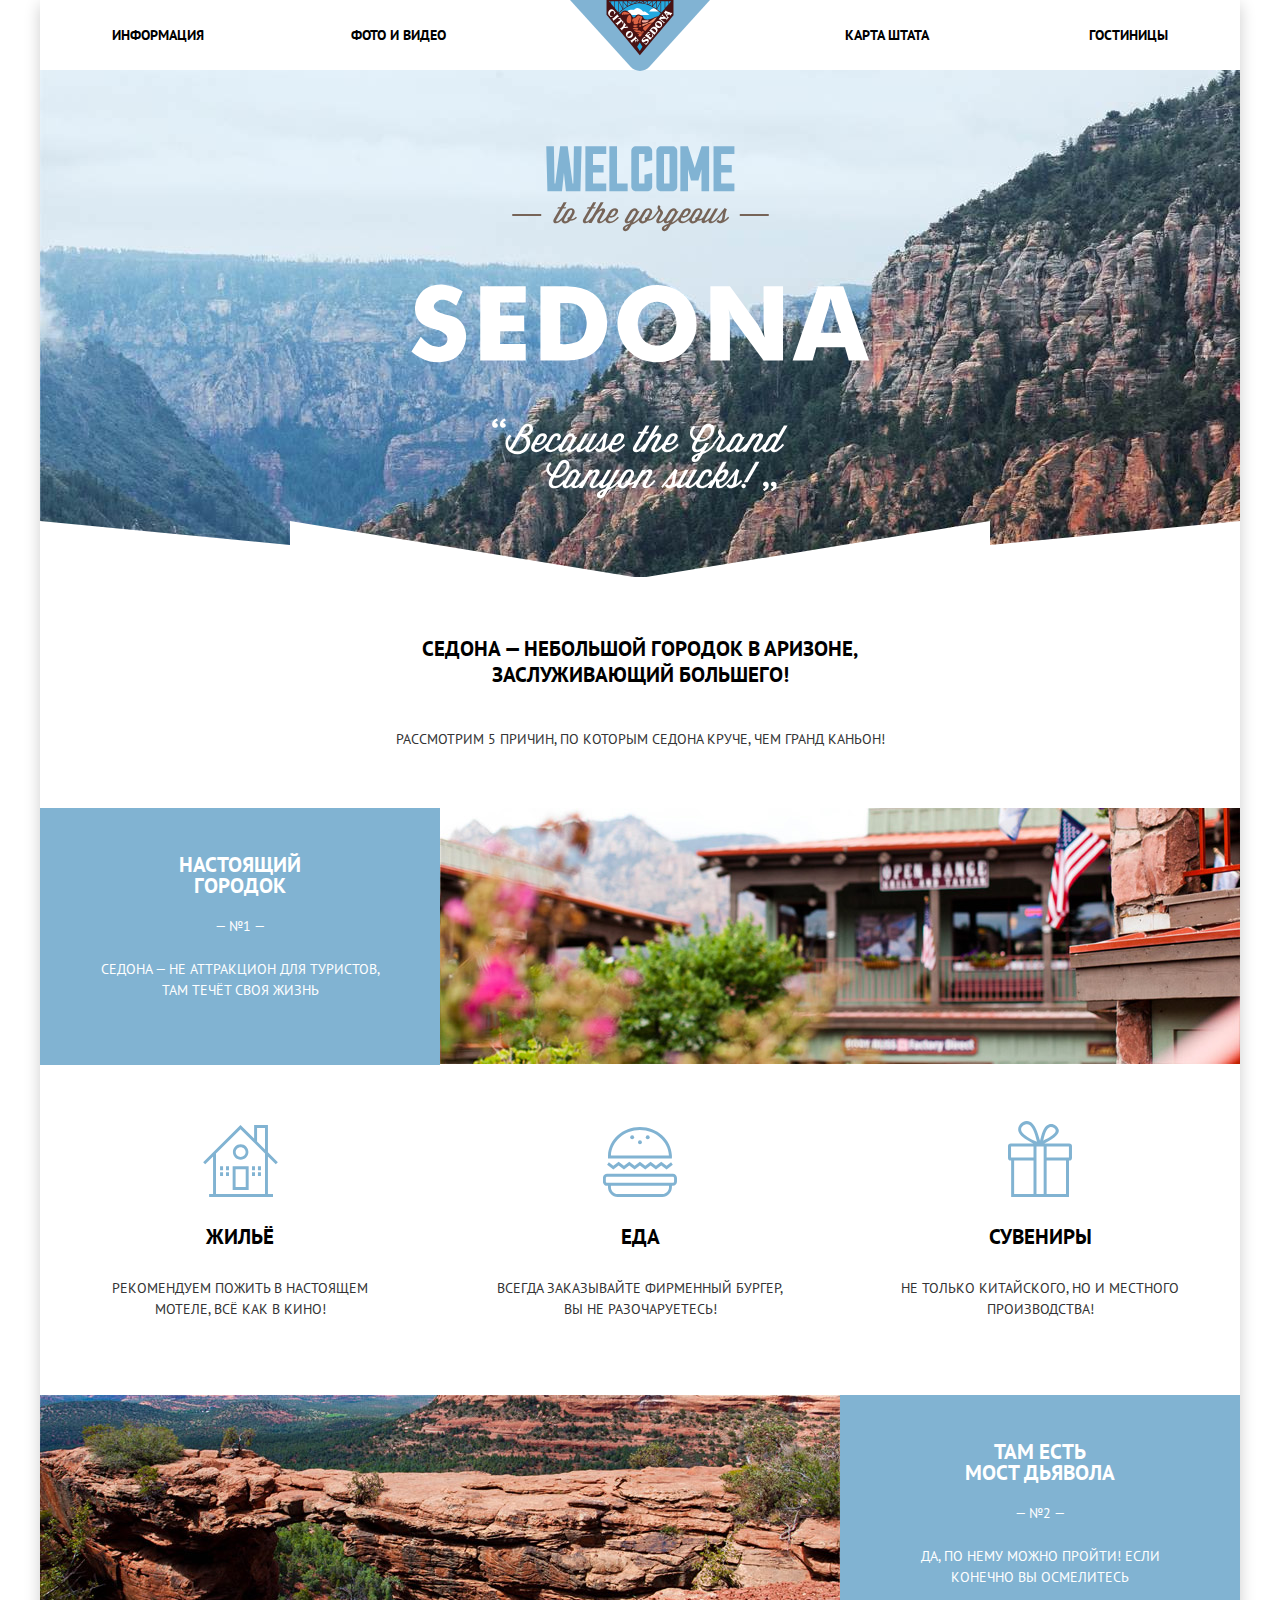
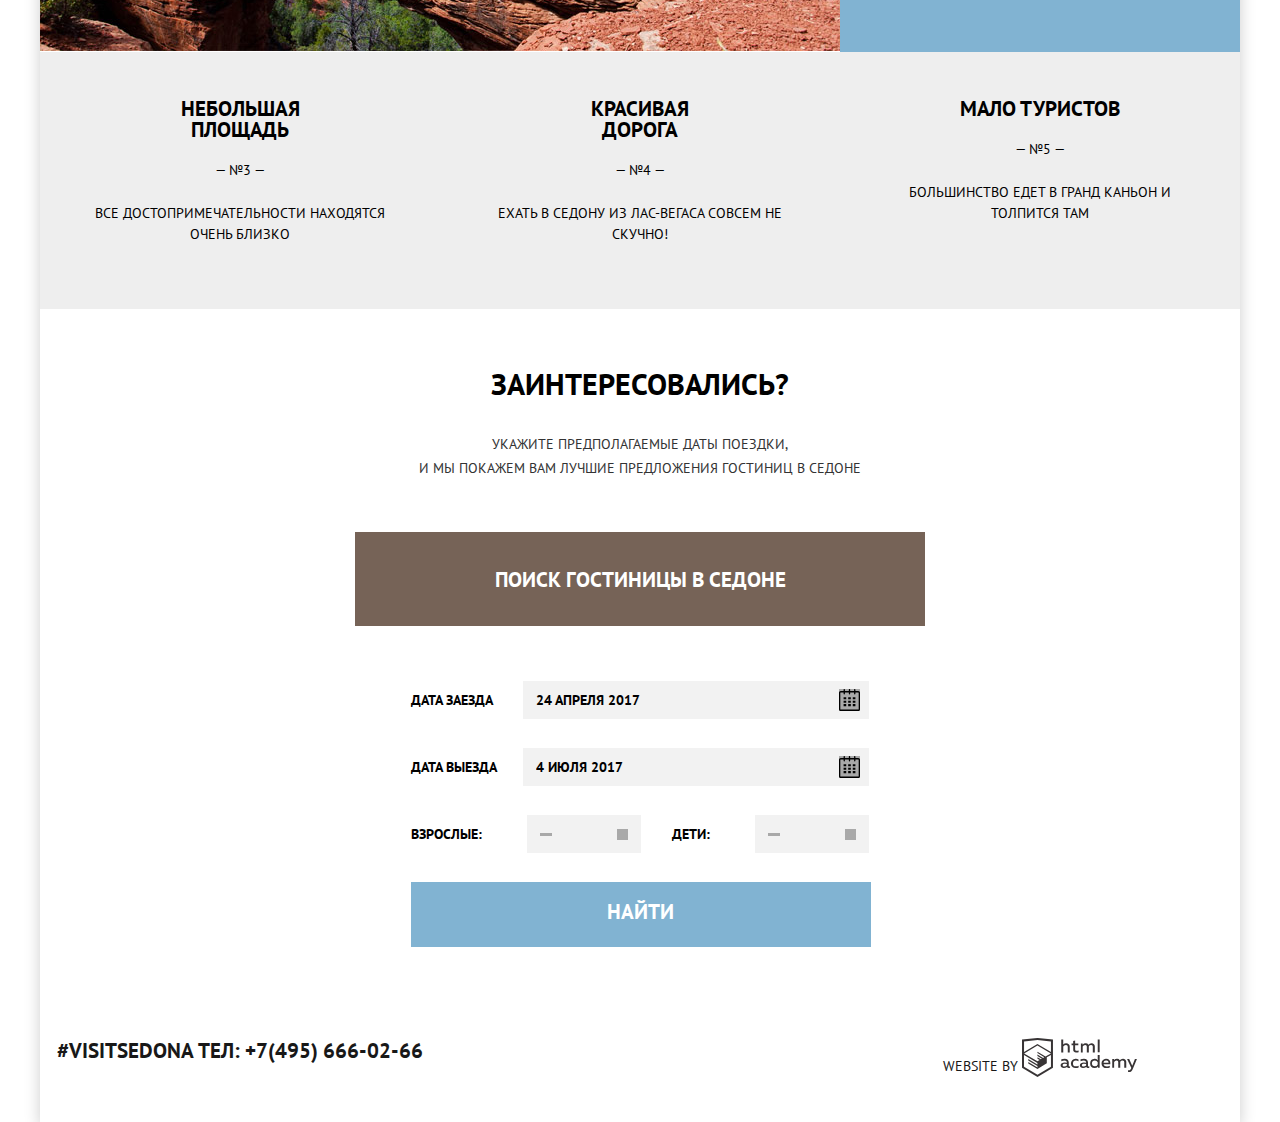
==== commit c666e1a9: "correct form" ====
--- a/index.html
+++ b/index.html
@@ -28,6 +28,12 @@
 
     <main class="container">
 
+      <div class="welcome-wrapper">
+        <div class="img-welcome">
+          <img src="img/intro-welcome.svg" width="459" height="353" alt="Добро пожаловать">
+        </div>
+      </div>
+
       <section>
         <h1 class="page-title">
           Седона — небольшой городок в Аризоне, заслуживающий большего!
@@ -40,8 +46,8 @@
         </h2>
 
         <div class="advantages-list advantages-blue">
-          <div class="advantages-item advantages-item-blue">
-            <h3 class="advantages-subtitle-white">Настоящий городок</h3>
+          <div class="advantages-item blue">
+            <h3 class="advantages-subtitle">Настоящий городок</h3>
             <span class="advantages-number">— №1 —</span>
             <p>Седона — не аттракцион для туристов, там течёт своя жизнь</p>
           </div>
@@ -51,29 +57,29 @@
         </div>
 
         <div class="advantages-container">
-          <div class="advantages-list">
-            <div class="advantages-item">
-              <h3 class="advantages-subtitle-black house">Жильё</h3>
-              <p class="advantages-descr">Рекомендуем пожить в настоящем мотеле, всё как в кино!</p>
+          <div class="icon-list">
+            <div class="icon-item house">
+              <h3 class="icon-subtitle-black">Жильё</h3>
+              <p class="icon-descr">Рекомендуем пожить в настоящем мотеле, всё как в кино!</p>
             </div>
-            <div class="advantages-item">
-              <h3 class="advantages-subtitle-black food">Еда</h3>
-              <p class="advantages-descr">Всегда заказывайте фирменный бургер, вы не разочаруетесь!</p>
+            <div class="icon-item food">
+              <h3 class="icon-subtitle-black">Еда</h3>
+              <p class="icon-descr">Всегда заказывайте фирменный бургер, вы не разочаруетесь!</p>
             </div>
-            <div class="advantages-item">
-              <h3 class="advantages-subtitle-black gifts">Сувениры</h3>
-              <p class="advantages-descr">Не только китайского, но и местного производства!</p>
+            <div class="icon-item gifts">
+              <h3 class="icon-subtitle-black">Сувениры</h3>
+              <p class="icon-descr">Не только китайского, но и местного производства!</p>
             </div>
           </div>
         </div>
 
         <div class="advantages-list advantages-blue">
-          <div class="advantages-item advantages-item-blue bridge">
-            <h3 class="advantages-subtitle-white">Там есть Мост дьявола</h3>
+          <div class="advantages-item blue">
+            <h3 class="advantages-subtitle">Там есть<br> Мост дьявола</h3>
             <span class="advantages-number">— №2 —</span>
             <p>Да, по нему можно пройти! Если конечно вы осмелитесь</p>
           </div>
-          <div>
+          <div class="advantages-right">
             <img src="img/advantages2.jpg" width="800" height="256" alt="Мост дьявола">
           </div>
         </div>
@@ -81,17 +87,17 @@
         <div>
           <div class="advantages-list">
             <div class="advantages-item">
-              <h3 class="advantages-subtitle-black">Небольшая площадь</h3>
+              <h3 class="advantages-subtitle black">Небольшая площадь</h3>
               <span class="advantages-number">— №3 —</span>
               <p>Все достопримечательности находятся очень близко</p>
             </div>
             <div class="advantages-item">
-              <h3 class="advantages-subtitle-black">Красивая дорога</h3>
+              <h3 class="advantages-subtitle black">Красивая дорога</h3>
               <span class="advantages-number">— №4 —</span>
               <p>Ехать в Седону из Лас-Вегаса совсем не скучно!</p>
             </div>
             <div class="advantages-item">
-              <h3 class="advantages-subtitle-black">Мало туристов</h3>
+              <h3 class="advantages-subtitle black">Мало туристов</h3>
               <span class="advantages-number">— №5 —</span>
               <p>Большинство едет в гранд каньон и толпится там</p>
             </div>
@@ -101,7 +107,7 @@
 
       <section class="appointment-title">
         <h2>Заинтересовались?</h2>
-        <p>Укажите предполагаемые даты поездки, и мы покажем вам лучшие предложения гостиниц в седоне</p>
+        <p>Укажите предполагаемые даты поездки,<br> и мы покажем вам лучшие предложения гостиниц в седоне</p>
       </section>
 
       <section class="appointment">
@@ -110,29 +116,32 @@
         <button type="button" class="search-hotels">Поиск гостиницы в Седоне</button>
         <form class="appointment-form" action="https://echo.htmlacademy.ru" method="post">
 
-          <div class="appointment-item">
+          <div class="appointment-item calendar">
             <label for="arrival-date">Дата заезда</label>
             <input type="text" class="item-table" id="arrival-date" name="arrival-date" placeholder="24 Апреля 2017"
               required>
-            <button type="button"><span class="visually-hidden">Открыть календарь</span></button>
+            <button type="button" class="button-table"><span class="visually-hidden">Открыть календарь</span></button>
           </div>
-          <div class="appointment-item">
+          <div class="appointment-item calendar">
             <label for="departure-date">Дата выезда</label>
             <input type="text" class="item-table" id="departure-date" name="departure-date" placeholder="4 Июля 2017"
               required>
             <button type="button"><span class="visually-hidden">Открыть календарь</span></button>
           </div>
           <div class="appointment-item">
-            <label for="adults">Взрослые</label>
-            <input type="number" id="adults" name="adults" min="1" step="1" required>
-            <button type="button"><span class="visually-hidden">Убрать</span></button>
-            <button type="button"><span class="visually-hidden">Добавить</span></button>
-          </div>
-          <div class="appointment-item">
-            <label for="children">Дети</label>
-            <input type="number" id="children" name="children" min="0" step="1" required>
-            <button type="button"><span class="visually-hidden">Убрать</span></button>
-            <button type="button"><span class="visually-hidden">Добавить</span></button>
+            <div class="quantity">
+              <label for="adults">Взрослые:</label>
+              <input class="number-item" type="number" id="adults" name="adults" min="1" step="1" required>
+              <button type="button" class="button-minus"><span class="visually-hidden">Убрать</span></button>
+              <button type="button" class="button-plus"><span class="visually-hidden">Добавить</span></button>
+            </div>
+
+            <div class="quantity">
+              <label for="children">Дети:</label>
+              <input class="number-item" type="number" id="children" name="children" min="0" step="1" required>
+              <button type="button" class="button-minus"><span class="visually-hidden">Убрать</span></button>
+              <button type="button" class="button-plus"><span class="visually-hidden">Добавить</span></button>
+            </div>
           </div>
           <div>
             <button type="submit" class="button-blue">Найти</button>
--- a/css/style.css
+++ b/css/style.css
@@ -17,9 +17,6 @@
   font-weight: 400;
   color: #333333;
   text-transform: uppercase;
-  /* background-image: url("../img/background-photo.jpg");
-  background-position: top center;
-  background-repeat: no-repeat; */
 }
 
 html,
@@ -89,15 +86,13 @@
 }
 
 .site-navigation a {
-  display: block;
+  color: #000000;
+}
+
+.site-navigation li {
+  width: 239px;
   padding-top: 22px;
   padding-bottom: 22px;
-  color: #000000;
-}
-
-.site-navigation li {
-  width: 239px;
-  height: 56px;
 }
 
 .site-navigation li:nth-child(2) {
@@ -341,12 +336,44 @@
 	background-color: #f2f2f2;
 }
 
+.welcome-wrapper {
+  width: 1200px;
+  height: 507px;
+  padding-bottom: 76px;
+  background-image: url("../img/background-photo.jpg");
+  background-position: top center;
+  background-repeat: no-repeat;
+}
+
+.img-welcome {
+  position: relative;
+  text-align: center;
+  padding-top: 76px;
+}
+
+.img-welcome::after {
+  content: "";
+  position: absolute;
+  left: 50%;
+  bottom: -81px;
+  width: 1203px;
+  height: 59px;
+  margin-left: -600px;
+  background-image: url("../img/intro-mask.svg");
+  background-repeat: no-repeat;
+  background-position: 0 0;
+}
+
 .page-title {
   font-size: 21px;
   line-height: 26px;
   font-weight: 700;
 	text-align: center;
-	color: #000000;
+  color: #000000;
+  margin: 0;
+  margin-top: 59px;
+  margin-bottom: 38px;
+  padding: 0 380px;
 }
 
 .advantages-title {
@@ -355,97 +382,115 @@
   font-weight: 400;
   color: #333333;
   text-align: center;
+  margin: 0;
+  margin-bottom: 56px;
 }
 
 .advantages-list {
   display: flex;
   margin: 0;
   padding: 0;
-  list-style: none;
-}
-
-.advantages-item.advantages-item-blue {
-  min-height: 256px;
-  padding-left: 60px;
-  padding-right: 60px;
-}
-
-.advantages-list .advantages-item-blue.bridge {
-  order: 2;
+}
+
+.advantages-right {
+  order: -1;
 }
 
 .advantages-item {
   width: 400px;
-  min-height: 330px;
-  text-align: center;
-}
-
-.advantages-subtitle-white {
+  min-height: 256px;
+  text-align: center;
+  color: #000000;
+  padding-top: 46px;
+  padding-bottom: 64px;
+  padding-left: 48px;
+  padding-right: 48px;
+  background-color: #eeeeee;
+}
+
+.advantages-item p {
+  margin: 0;
+  margin-top: 22px;
+}
+
+.advantages-subtitle {
   font-size: 21px;
   line-height: 21px;
-  color: #ffffff;
-  padding-top: 46px;
-  margin-top: 0;
-  margin-right: 50px;
-  margin-left: 50px;
-}
-
-.advantages-subtitle-black {
+  font-weight: 700;
+  margin: 0;
+  margin-bottom: 20px;
+  padding: 0 72px;
+}
+
+.advantages-item.blue {
+  background-color: #81b3d2;
+  color: #ffffff;
+}
+
+.icon-list {
+  display: flex;
+  margin: 0;
+  padding: 0;
+}
+
+.icon-item {
   position: relative;
-  font-size: 21px;
-  line-height: 21px;
-  font-weight: 700;
-  color: #000000;
-  margin: 0;
-  padding-top: 161px;
-}
-
-.advantages-subtitle-black.house::before {
+  width: 400px;
+  min-height: 330px;
+  text-align: center;
+  padding-left: 50px;
+  padding-right: 50px;
+}
+
+.icon-item::before {
   content: "";
   position: absolute;
+  background-repeat: no-repeat;
+  background-position: 0 0;
+}
+
+.icon-item.house::before {
   top: 60px;
   left: 50%;
   width: 75px;
   height: 72px;
   margin-left: -37.5px;
   background-image: url("../img/icon-1.svg");
-  background-repeat: no-repeat;
-  background-position: 0 0;
-}
-
-.advantages-subtitle-black.food::before {
-  content: "";
-  position: absolute;
+}
+
+.icon-item.food::before {
   top: 62px;
   left: 50%;
   width: 74px;
   height: 70px;
   margin-left: -37px;
   background-image: url("../img/icon-3.svg");
-  background-repeat: no-repeat;
-  background-position: 0 0;
-}
-
-.advantages-subtitle-black.gifts::before {
-  content: "";
-  position: absolute;
+}
+
+.icon-item.gifts::before {
   top: 56px;
   left: 50%;
   width: 64px;
   height: 76px;
   margin-left: -32px;
   background-image: url("../img/icon-2.svg");
-  background-repeat: no-repeat;
-  background-position: 0 0;
+}
+
+.icon-subtitle-black {
+  font-size: 21px;
+  line-height: 21px;
+  font-weight: 700;
+  color: #000000;
+  margin: 0;
+  padding-top: 161px;
+}
+
+.icon-descr {
+  margin-top: 31px;
 }
 
 .advantages-descr {
   margin-top: 31px;
-}
-
-.advantages-item-blue {
-  background-color: #81b3d2;
-  color: #ffffff;
 }
 
 .appointment-title {
@@ -456,21 +501,15 @@
   font-size: 30px;
   line-height: 36px;
   color: #000000;
+  margin: 0;
+  margin-top: 57px;
+  margin-bottom: 30px;
 }
 
 .appointment-title p {
   line-height: 24px;
-}
-
-.appointment {
-  text-align: center;
-}
-
-.appointment-item {
-	font-size: 14px;
-	line-height: 26px;
-	font-weight: 700;
-	color: #000000;
+  margin: 0;
+  margin-bottom: 52px;
 }
 
 .search-hotels {
@@ -484,6 +523,130 @@
   background-color: #766357;
   text-transform: uppercase;
   border: none;
+  padding-left: 140px;
+  padding-right: 139px;
+  padding-top: 35px;
+  padding-bottom: 33px;
+}
+
+.appointment {
+  text-align: center;
+}
+
+.appointment-form {
+  width: 568px;
+  margin: 0 auto;
+  padding: 55px;
+}
+
+.appointment-item {
+  position: relative;
+  display: flex;
+  justify-content: space-between;
+	font-size: 14px;
+	line-height: 26px;
+	font-weight: 700;
+  color: #000000;
+  margin-bottom: 29px;
+}
+
+.appointment-item label {
+  width: 91px;
+  padding-top: 6px;
+  text-align: left;
+}
+
+.calendar button[type="button"] {
+  position: absolute;
+  top: 8px;
+  right: 9px;
+  content: "";
+  width: 21px;
+  height: 22px;
+  background-image: url("../img/calendar.svg");
+  background-repeat: no-repeat;
+  background-position: 0 0;
+  background-color: #a9a9a9;
+  padding: 0;
+}
+
+.item-table {
+  width: 346px;
+  padding-left: 13px;
+  padding-top: 6px;
+  padding-bottom: 6px;
+}
+
+.number-item {
+  width: 38px;
+  padding: 6px 16px;
+  margin-left: 79px;
+  margin-right: 38px;
+}
+
+.number-item::-webkit-outer-spin-button,
+.number-item::-webkit-inner-spin-button {
+  -webkit-appearance: none;
+  margin: 0;
+}
+
+.quantity {
+  position: relative;
+}
+
+.quantity label {
+  padding: 0;
+  padding-top: 16px;
+}
+
+.quantity .button-minus {
+  position: absolute;
+  right: 76px;
+  top: 0px;
+  content: "";
+  width: 38px;
+  height: 38px;
+  background-repeat: no-repeat;
+  background-position: 0 0;
+  background-color: #f2f2f2;
+}
+
+.quantity .button-minus::after {
+  position: absolute;
+  right: 13px;
+  top: 18px;
+  content: "";
+  width: 12px;
+  height: 3px;
+  background-image: url("../img/minus.svg");
+  background-repeat: no-repeat;
+  background-position: 0 0;
+  background-color: #a9a9a9;
+}
+
+.quantity .button-plus {
+  position: absolute;
+  right: 0;
+  top: 0px;
+  content: "";
+  width: 38px;
+  height: 38px;
+  background-repeat: no-repeat;
+  background-position: 0 0;
+  background-color: #f2f2f2;
+}
+
+.quantity .button-plus::after {
+  position: absolute;
+  top: 14px;
+  right: 13px;
+  content: "";
+  width: 11px;
+  height: 11px;
+  background-image: url("../img/plus.svg");
+  background-repeat: no-repeat;
+  background-position: 0 0;
+  background-color: #a9a9a9;
 }
 
 .search-hotels:hover {
@@ -540,6 +703,10 @@
   color: #ffffff;
   background-color: #81b3d2;
   border: none;
+  padding-left: 196px;
+  padding-right: 197px;
+  padding-top: 17px;
+  padding-bottom: 22px;
 }
 
 .button-blue:hover {
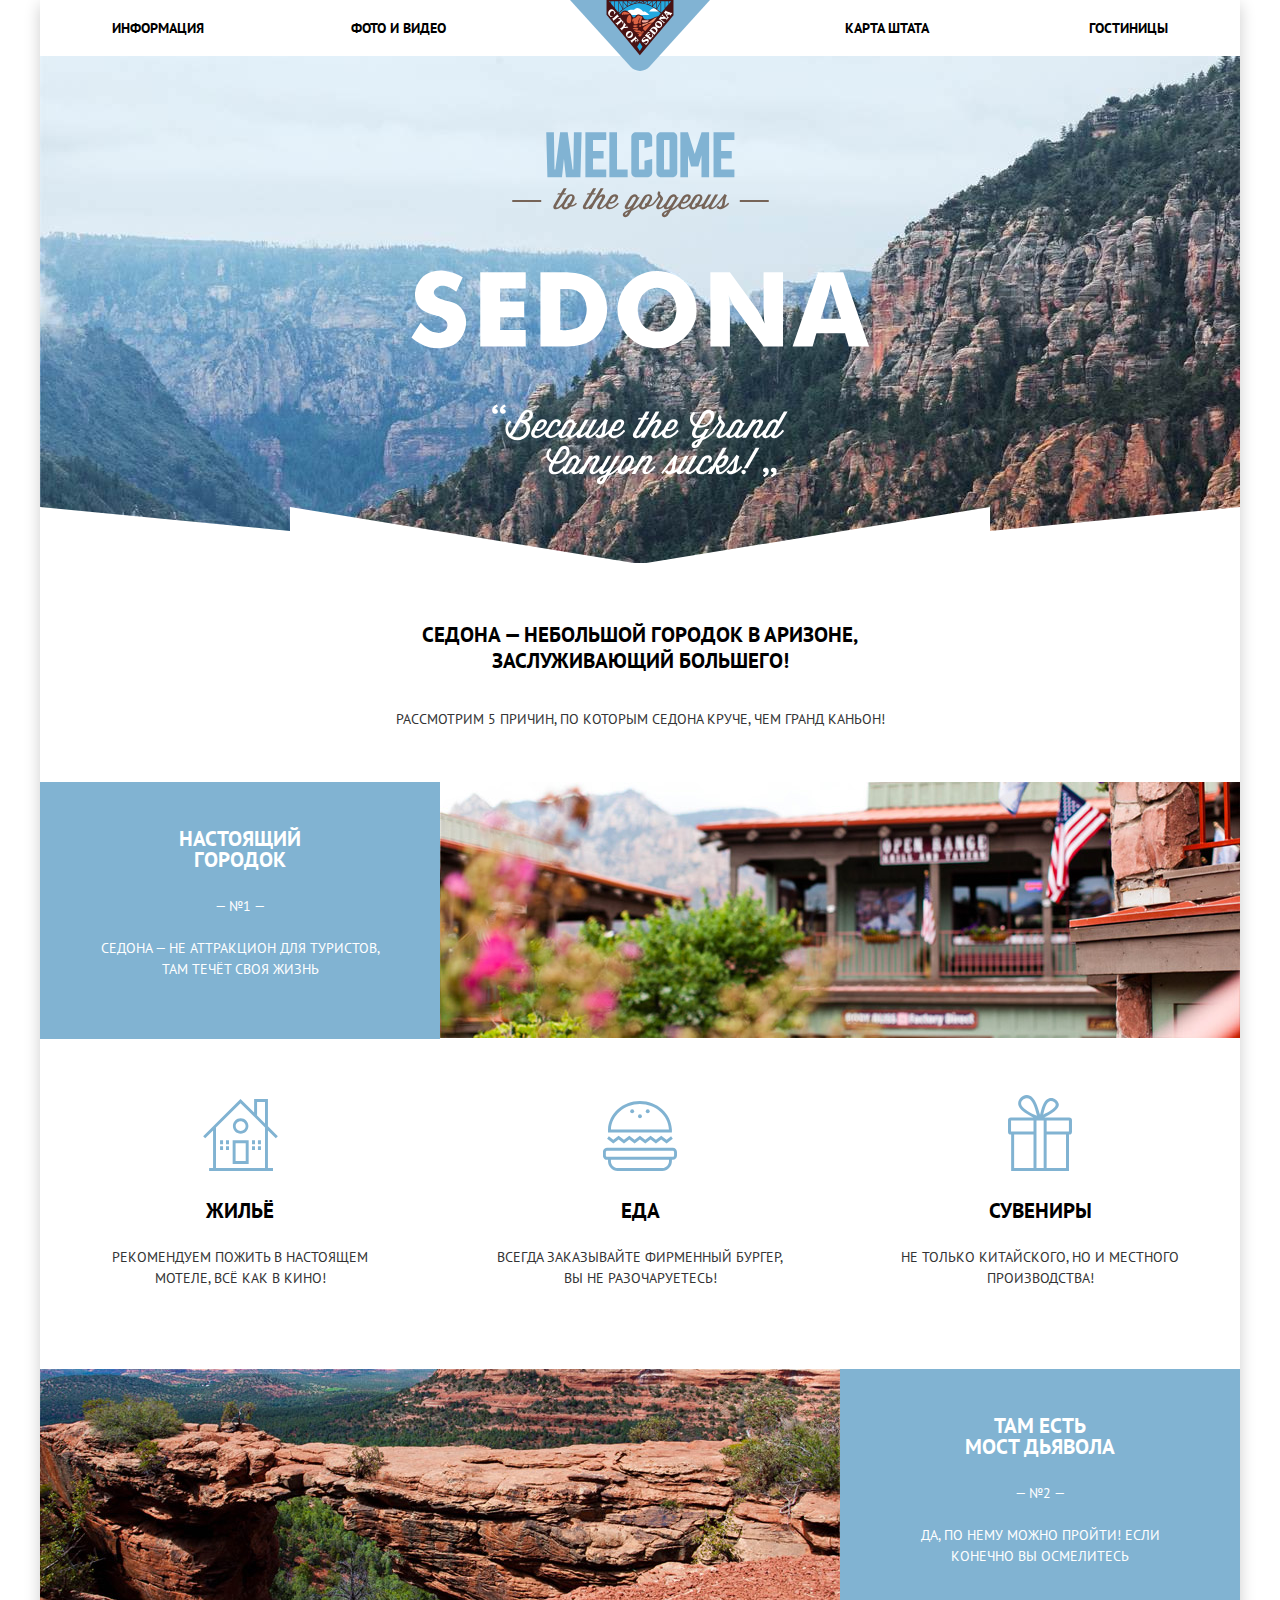
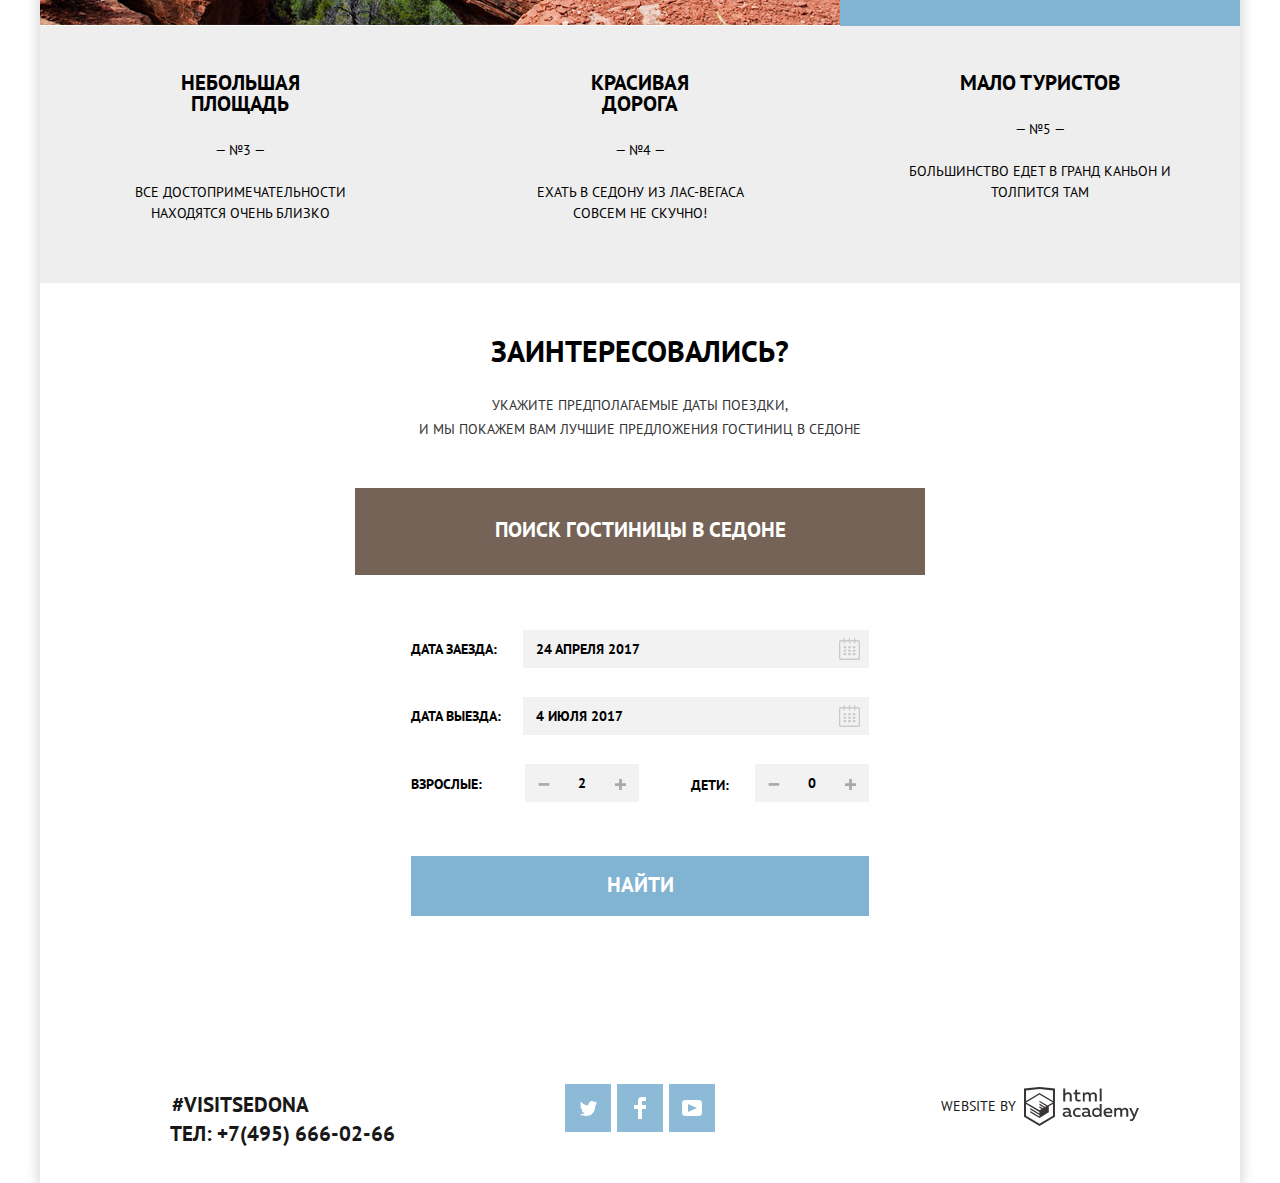
==== commit c9e58ebf: "correct hotels page" ====
--- a/index.html
+++ b/index.html
@@ -34,11 +34,9 @@
         </div>
       </div>
 
-      <section>
-        <h1 class="page-title">
-          Седона — небольшой городок в Аризоне, заслуживающий большего!
-        </h1>
-      </section>
+      <h1 class="page-title">
+        Седона — небольшой городок в Аризоне, заслуживающий большего!
+      </h1>
 
       <section class="advantages">
         <h2 class="advantages-title">
@@ -56,7 +54,6 @@
           </div>
         </div>
 
-        <div class="advantages-container">
           <div class="icon-list">
             <div class="icon-item house">
               <h3 class="icon-subtitle-black">Жильё</h3>
@@ -71,7 +68,6 @@
               <p class="icon-descr">Не только китайского, но и местного производства!</p>
             </div>
           </div>
-        </div>
 
         <div class="advantages-list advantages-blue">
           <div class="advantages-item blue">
@@ -84,7 +80,6 @@
           </div>
         </div>
 
-        <div>
           <div class="advantages-list">
             <div class="advantages-item">
               <h3 class="advantages-subtitle black">Небольшая площадь</h3>
@@ -102,13 +97,12 @@
               <p>Большинство едет в гранд каньон и толпится там</p>
             </div>
           </div>
-        </div>
       </section>
 
-      <section class="appointment-title">
-        <h2>Заинтересовались?</h2>
+      <div class="appointment-title">
+        <span>Заинтересовались?</span>
         <p>Укажите предполагаемые даты поездки,<br> и мы покажем вам лучшие предложения гостиниц в седоне</p>
-      </section>
+      </div>
 
       <section class="appointment">
 
@@ -117,41 +111,93 @@
         <form class="appointment-form" action="https://echo.htmlacademy.ru" method="post">
 
           <div class="appointment-item calendar">
-            <label for="arrival-date">Дата заезда</label>
+            <label for="arrival-date">Дата заезда:</label>
             <input type="text" class="item-table" id="arrival-date" name="arrival-date" placeholder="24 Апреля 2017"
               required>
-            <button type="button" class="button-table"><span class="visually-hidden">Открыть календарь</span></button>
+            <button type="button" class="button-table">
+              <svg xmlns="http://www.w3.org/2000/svg" width="21" height="22" viewBox="0 0 21 22">
+                <path
+                  d="M19.251 2.025h-2.845V.648c0-.381-.294-.689-.656-.689-.363 0-.656.308-.656.689v1.377h-3.938V.648c0-.381-.294-.689-.655-.689-.363 0-.657.308-.657.689v1.377H5.906V.648c0-.381-.294-.689-.656-.689-.363 0-.657.308-.657.689v1.377H1.75C.784 2.025 0 2.847 0 3.862v16.302C0 21.179.784 22 1.75 22h17.501c.966 0 1.749-.821 1.749-1.836V3.862c0-1.015-.783-1.837-1.749-1.837zm.437 18.139a.448.448 0 0 1-.437.459H1.75a.45.45 0 0 1-.438-.459V3.862a.45.45 0 0 1 .438-.459h2.844v1.378c0 .381.294.689.657.689.362 0 .656-.308.656-.689V3.403h3.938v1.378c0 .381.294.689.657.689.361 0 .655-.308.655-.689V3.403h3.938v1.378c0 .381.293.689.656.689.362 0 .656-.308.656-.689V3.403h2.845c.241 0 .437.206.437.459v16.302z" />
+                <path
+                  d="M4.594 8.225h2.625v2.066H4.594zM4.594 11.668h2.625v2.067H4.594zM4.594 15.112h2.625v2.066H4.594zM9.188 15.112h2.625v2.066H9.188zM9.188 11.668h2.625v2.067H9.188zM9.188 8.225h2.625v2.066H9.188zM13.781 15.112h2.625v2.066h-2.625zM13.781 11.668h2.625v2.067h-2.625zM13.781 8.225h2.625v2.066h-2.625z" />
+              </svg>
+              <span class="visually-hidden">Открыть календарь</span>
+            </button>
           </div>
           <div class="appointment-item calendar">
-            <label for="departure-date">Дата выезда</label>
+            <label for="departure-date">Дата выезда:</label>
             <input type="text" class="item-table" id="departure-date" name="departure-date" placeholder="4 Июля 2017"
               required>
-            <button type="button"><span class="visually-hidden">Открыть календарь</span></button>
+            <button type="button" class="button-table">
+              <svg xmlns="http://www.w3.org/2000/svg" width="21" height="22" viewBox="0 0 21 22">
+                <path
+                  d="M19.251 2.025h-2.845V.648c0-.381-.294-.689-.656-.689-.363 0-.656.308-.656.689v1.377h-3.938V.648c0-.381-.294-.689-.655-.689-.363 0-.657.308-.657.689v1.377H5.906V.648c0-.381-.294-.689-.656-.689-.363 0-.657.308-.657.689v1.377H1.75C.784 2.025 0 2.847 0 3.862v16.302C0 21.179.784 22 1.75 22h17.501c.966 0 1.749-.821 1.749-1.836V3.862c0-1.015-.783-1.837-1.749-1.837zm.437 18.139a.448.448 0 0 1-.437.459H1.75a.45.45 0 0 1-.438-.459V3.862a.45.45 0 0 1 .438-.459h2.844v1.378c0 .381.294.689.657.689.362 0 .656-.308.656-.689V3.403h3.938v1.378c0 .381.294.689.657.689.361 0 .655-.308.655-.689V3.403h3.938v1.378c0 .381.293.689.656.689.362 0 .656-.308.656-.689V3.403h2.845c.241 0 .437.206.437.459v16.302z" />
+                <path
+                  d="M4.594 8.225h2.625v2.066H4.594zM4.594 11.668h2.625v2.067H4.594zM4.594 15.112h2.625v2.066H4.594zM9.188 15.112h2.625v2.066H9.188zM9.188 11.668h2.625v2.067H9.188zM9.188 8.225h2.625v2.066H9.188zM13.781 15.112h2.625v2.066h-2.625zM13.781 11.668h2.625v2.067h-2.625zM13.781 8.225h2.625v2.066h-2.625z" />
+              </svg>
+              <span class="visually-hidden">Открыть календарь</span>
+            </button>
           </div>
           <div class="appointment-item">
             <div class="quantity">
-              <label for="adults">Взрослые:</label>
-              <input class="number-item" type="number" id="adults" name="adults" min="1" step="1" required>
-              <button type="button" class="button-minus"><span class="visually-hidden">Убрать</span></button>
-              <button type="button" class="button-plus"><span class="visually-hidden">Добавить</span></button>
+              <label for="adults" class="quantity-adults">Взрослые:</label>
+              <button type="button" class="button-minus">
+                <svg version="1.1" xmlns="http://www.w3.org/2000/svg" xmlns:xlink="http://www.w3.org/1999/xlink"
+                  preserveAspectRatio="xMidYMid meet"
+                  viewBox="125.00476934018332 47.04346499235716 124.00000000000003 34" width="12" height="3">
+                  <defs>
+                    <path d="M126 48.04L246 48.04L246 78.04L126 78.04L126 48.04Z" id="c2RzuNYt0j"></path>
+                  </defs>
+                  <g>
+                    <g>
+                      <use xlink:href="#c2RzuNYt0j"></use>
+                    </g>
+                  </g>
+                </svg>
+                <span class="visually-hidden">Убрать</span>
+              </button>
+              <input class="number-item" type="number" id="adults" name="adults" min="1" step="1" placeholder="2"
+                required>
+              <button type="button" class="button-plus">
+                <svg xmlns="http://www.w3.org/2000/svg" width="11" height="11" viewBox="0 0 24 24">
+                  <path d="M24 9h-9v-9h-6v9h-9v6h9v9h6v-9h9z" />
+                </svg>
+                <span class="visually-hidden">Добавить</span>
+              </button>
             </div>
 
             <div class="quantity">
-              <label for="children">Дети:</label>
-              <input class="number-item" type="number" id="children" name="children" min="0" step="1" required>
-              <button type="button" class="button-minus"><span class="visually-hidden">Убрать</span></button>
-              <button type="button" class="button-plus"><span class="visually-hidden">Добавить</span></button>
-            </div>
-          </div>
-          <div>
+              <label for="children" class="quantity-children">Дети:</label>
+              <button type="button" class="button-minus">
+                <svg version="1.1" xmlns="http://www.w3.org/2000/svg" xmlns:xlink="http://www.w3.org/1999/xlink"
+                  preserveAspectRatio="xMidYMid meet"
+                  viewBox="125.00476934018332 47.04346499235716 124.00000000000003 34" width="12" height="3">
+                  <defs>
+                    <path d="M126 48.04L246 48.04L246 78.04L126 78.04L126 48.04Z" id="c2RzuNYt0j"></path>
+                  </defs>
+                  <g>
+                    <g>
+                      <use xlink:href="#c2RzuNYt0j"></use>
+                    </g>
+                  </g>
+                </svg>
+                <span class="visually-hidden">Убрать</span>
+              </button>
+              <input class="number-item" type="number" id="children" name="children" min="0" step="1" placeholder="0"
+                required>
+              <button type="button" class="button-plus">
+                <svg xmlns="http://www.w3.org/2000/svg" width="11" height="11" viewBox="0 0 24 24">
+                  <path d="M24 9h-9v-9h-6v9h-9v6h9v9h6v-9h9z" />
+                </svg>
+                <span class="visually-hidden">Добавить</span>
+              </button>
+            </div>
+          </div>
             <button type="submit" class="button-blue">Найти</button>
-          </div>
-
-
         </form>
       </section>
 
-      <section class="visually-hidden">
+      <section class="bitmap visually-hidden">
         <h2>Карта</h2>
       </section>
 
@@ -166,9 +212,25 @@
 
       <div class="footer-social">
         <ul>
-          <li><a class="social-button" href="#"><span class="visually-hidden">Твиттер</span></a></li>
-          <li><a class="social-button" href="#"><span class="visually-hidden">Фейсбук</span></a></li>
-          <li><a class="social-button" href="#"><span class="visually-hidden">Ютюб</span></a></li>
+          <li><a class="social-button" href="#"><span class="visually-hidden">Твиттер</span>
+              <svg xmlns="http://www.w3.org/2000/svg" xmlns:xlink="http://www.w3.org/1999/xlink" width="17" height="15"
+                viewBox="0 0 17 15">
+                <path fill="#FFF"
+                  d="M10.95.144c1.685-.496 2.984.27 3.577 1.179.673-.231 1.331-.481 2.011-.708a2.345 2.345 0 0 1-.857 1.768c.685.17 1.304-.491 1.304-.491-.169 1-1.006 1.788-1.563 2.024-.231 6.75-3.175 11.217-10.077 11.082h-.446c-.41 0-4.164-.46-4.898-1.887 2.271.196 3.893-.422 4.693-1.177-.96-.3-2.679-.477-2.979-2.95.349.106.564.228 1.19.119C1.705 8.247.374 7.53.448 5.33c.285.328 1.067.536 1.34.472C1.085 5.561-.182 2.442.894.85c1.818 1.854 3.735 3.606 7.152 3.773C8.254 2.33 9.183.793 10.95.144z" />
+              </svg>
+            </a></li>
+          <li><a class="social-button" href="#"><span class="visually-hidden">Фейсбук</span>
+              <svg xmlns="http://www.w3.org/2000/svg" width="12" height="22" viewBox="0 0 12 22">
+                <path fill="#FFF" d="M12 4V0H8a4 4 0 0 0-4 4v4H0v4h4v10h4V12h4V8H8V4h4z" /></svg>
+            </a></li>
+          <li><a class="social-button" href="#"><span class="visually-hidden">Ютюб</span>
+              <svg xmlns="http://www.w3.org/2000/svg" xmlns:xlink="http://www.w3.org/1999/xlink" width="20" height="16"
+                viewBox="0 0 20 16">
+                <path fill="#FFF"
+                  d="M17 0H3C1.35 0 0 1.35 0 3v10c0 1.65 1.35 3 3 3h14c1.65 0 3-1.35 3-3V3c0-1.65-1.35-3-3-3zM6.027 11.998V4.002L15.014 8l-8.987 3.998z" />
+              </svg>
+
+            </a></li>
         </ul>
       </div>
 
--- a/css/style.css
+++ b/css/style.css
@@ -91,8 +91,8 @@
 
 .site-navigation li {
   width: 239px;
-  padding-top: 22px;
-  padding-bottom: 22px;
+  padding-top: 15px;
+  padding-bottom: 15px;
 }
 
 .site-navigation li:nth-child(2) {
@@ -126,9 +126,9 @@
   background-image: url("../img/background-filter.jpg");
   background-position: top center;
   background-repeat: no-repeat;
-  padding-top: 31px;
-  padding-bottom: 35px;
-  padding-right: 74px;
+  padding-top: 28px;
+  padding-bottom: 7px;
+  padding-right: 71px;
   margin: 0;
 }
 
@@ -146,6 +146,7 @@
   font-size: 16px;
   line-height: 21px;
   color: #ffffff;
+  margin-bottom: 23px;
 }
 
 .filter ul {
@@ -159,14 +160,173 @@
   margin-left: 72px;
 }
 
+.filter-option {
+  position: relative;
+  margin-bottom: 24px;
+}
+
+.filter-option label::before {
+  position: absolute;
+  left: 0;
+  content: "";
+  width: 27px;
+  height: 23px;
+  background-image: url("../img/checkbox-off.svg");
+  background-position: 0 0;
+  background-repeat: no-repeat;
+}
+
+.filter-option input:checked + label::before {
+  background-image: url("../img/checkbox-on.svg");
+}
+
+.filter-option input:disabled + label::before{
+  background-image: url("../img/checkbox-off1.svg");
+}
+
+.filter-option input:checked:disabled + label::before {
+  background-image: url("../img/checkbox-on1.svg");
+}
+
+.filter-option label {
+  display: inline-block;
+  vertical-align: middle;
+  padding-left: 40px;
+}
+
 fieldset.type-housing {
-  margin-left: 115px;
+  margin-left: 121px;
 }
 
 fieldset.cost-day {
   margin-left: auto;
 }
 
+.filter-range {
+  width: 317px;
+  color: #ffffff;
+  text-transform: uppercase;
+}
+
+.filter-range-title {
+  margin-bottom: 9px;
+  font-weight: 600;
+  font-size: 16px;
+  line-height: 21px;
+}
+
+.price-controls {
+  position: relative;
+  height: 36px;
+  margin-bottom: 20px;
+  font-size: 0;
+  border: 2px solid #ffffff;
+  border-radius: 2px;
+}
+
+.price-controls::after {
+  content: "";
+  position: absolute;
+  top: 50%;
+  left: 50%;
+  width: 2px;
+  height: 22px;
+  background: #ffffff;
+  transform: translate(-50%, -50%);
+}
+
+.price-controls label {
+  display: inline-block;
+  font-size: 14px;
+  line-height: 21px;
+  vertical-align: top;
+  cursor: pointer;
+}
+
+.price-controls .min-price,
+.price-controls .max-price {
+  width: 90px;
+  margin-top: 5px;
+}
+
+.price-controls .min-price {
+  margin-left: 63px;
+}
+
+.price-controls .max-price {
+  margin-left: 57px;
+}
+
+.price-controls input {
+  width: 50px;
+  margin: 0;
+  color: inherit;
+  font: inherit;
+  background: none;
+  border: none;
+}
+
+.range-controls {
+  position: relative;
+  margin-bottom: 32px;
+}
+
+.range-controls .scale {
+  height: 2px;
+  background: rgba(255, 255, 255, 0.3);
+}
+
+.range-controls .bar {
+  width: 80%;
+  height: 2px;
+  background: #ffffff;
+}
+
+.range-toggle {
+  position: absolute;
+  top: -9px;
+  width: 20px;
+  height: 20px;
+  background: #ababab;
+  border: 8px solid #ffffff;
+  border-radius: 50%;
+  padding: 0;
+  box-shadow: 0 2px 1px 0 rgba(0, 1, 1, 0.2);
+  cursor: pointer;
+}
+
+.range-toggle:hover {
+  width: 22px;
+  height: 22px;
+}
+
+.range-toggle-min {
+  left: 0;
+}
+
+.range-toggle-max {
+  left: 80%;
+}
+
+.btn-transparent {
+  display: block;
+  margin: 0 82px;
+  padding: 6px 35px;
+  font-size: 14px;
+  line-height: 20px;
+  color: #ffffff;
+  text-transform: uppercase;
+  background: transparent;
+  border: 2px solid #ffffff;
+  border-radius: 2px;
+  cursor: pointer;
+}
+
+.btn-transparent:hover {
+  color: #000000;
+  background: #ffffff;
+}
+
 .filter-input:hover+label {
   color: #ffffff;
 }
@@ -175,31 +335,66 @@
   color: #6a6a6a;
 }
 
-.filter-button {
-	font: inherit;
-	color: #ffffff;
-	background-color: transparent;
-	border: 2px solid #ffffff;
-}
-
-.filter-button:hover {
-	color: #000000;
-	background-color: #ffffff;
-}
-
 .found-hotels {
-  display: flex;
-  padding-top: 31px;
-  padding-bottom: 33px;
+  position: relative;
+  display: flex;
+  align-items: baseline;
+  padding-top: 14px;
+  padding-bottom: 16px;
   padding-left: 72px;
   padding-right: 73px;
+  border: 1px solid #e5e5e5;
 }
 
 .found-list {
   list-style: none;
+  display: flex;
+}
+
+.found-list li {
+  margin-right: 33px;
+}
+
+.arrow-top svg {
+  position: absolute;
+  right: 94px;
+  top: 40px;
+  width: 11px;
+  height: 10px;
+  fill: #cacaca;
+}
+
+.arrow-top svg:hover {
+  fill: #231F20;
+}
+
+.arrow-top svg:active {
+  fill: #81b3d2;
+}
+
+.arrow-bottom svg {
+  position: absolute;
+  right: 71px;
+  top: 38px;
+  width: 11px;
+  height: 10px;
+  fill: #cacaca;
+}
+
+.arrow-bottom svg:hover {
+  fill: #231F20;
+}
+
+.arrow-bottom svg:active {
+  fill: #81b3d2;
+}
+
+.active svg {
+  fill: #81b3d2;
 }
 
 .found-item {
+  margin-right: 44px;
   font-size: 21px;
   line-height: 26px;
   font-weight: 700;
@@ -237,25 +432,6 @@
   opacity: 1;
 }
 
-.arrow-top,
-.arrow-bottom {
-  color: #cacaca;
-}
-
-.arrow-top,
-.arrow-bottom:hover {
-	color: #231f20;
-}
-
-.arrow-top,
-.arrow-bottom:active {
-	color: #81b3d2;
-}
-
-.arrow-bottom.active {
-  color: #81b3d2;
-}
-
 .catalog-list {
   padding: 0;
   margin: 0;
@@ -264,18 +440,33 @@
 
 .catalog-found {
   display: flex;
-  padding-top: 30px;
-  padding-bottom: 30px;
+  padding-top: 24px;
+  padding-bottom: 16px;
   padding-right: 72px;
   padding-left: 72px;
+  border-bottom: 1px solid #e5e5e5;
+}
+
+.catalog-found img {
+  margin-top: 6px;
 }
 
 .container-description {
+  width: 257px;
   margin-left: 30px;
 }
 
 a.catalog-description {
   display: block;
+}
+
+p.catalog-description {
+  display: flex;
+  flex-wrap: wrap;
+  justify-content: space-between;
+  margin: 0;
+  margin-top: 10px;
+  margin-bottom: 13px;
 }
 
 .catalog-item {
@@ -286,8 +477,24 @@
   color: #000000;
 }
 
+.catalog-item {
+  margin: 0;
+  padding: 0;
+}
+
+.price-item {
+  margin-right: 75px;
+}
+
 .rating-star {
+  position: relative;
   margin-left: auto;
+}
+
+.item-star {
+  position: absolute;
+  right: 0;
+  top: -8px;
 }
 
 .catalog-item:hover {
@@ -303,6 +510,10 @@
 	font-weight: 700;
   background-color: #81b3d2;
   color: #ffffff;
+  padding-left: 17px;
+  padding-right: 17px;
+  padding-bottom: 3px;
+  padding-top: 4px;
 }
 
 .button-details:hover {
@@ -319,6 +530,9 @@
 	font-weight: 700;
   background-color: #766357;
   color: #ffffff;
+  padding-left: 16px;
+  padding-right: 17px;
+  padding-top: 4px;
 }
 
 .button-book:hover {
@@ -331,9 +545,15 @@
 }
 
 .rating {
+  display: inline-block;
 	text-align: center;
 	color: #666666;
-	background-color: #f2f2f2;
+  background-color: #f2f2f2;
+  padding-top: 3px;
+  padding-bottom: 4px;
+  padding-left: 14px;
+  padding-right: 13px;
+  margin-top: 56px;
 }
 
 .welcome-wrapper {
@@ -372,7 +592,7 @@
   color: #000000;
   margin: 0;
   margin-top: 59px;
-  margin-bottom: 38px;
+  margin-bottom: 32px;
   padding: 0 380px;
 }
 
@@ -383,13 +603,11 @@
   color: #333333;
   text-align: center;
   margin: 0;
-  margin-bottom: 56px;
+  margin-bottom: 50px;
 }
 
 .advantages-list {
   display: flex;
-  margin: 0;
-  padding: 0;
 }
 
 .advantages-right {
@@ -402,7 +620,7 @@
   text-align: center;
   color: #000000;
   padding-top: 46px;
-  padding-bottom: 64px;
+  padding-bottom: 59px;
   padding-left: 48px;
   padding-right: 48px;
   background-color: #eeeeee;
@@ -410,7 +628,8 @@
 
 .advantages-item p {
   margin: 0;
-  margin-top: 22px;
+  margin-top: 21px;
+  padding: 0 21px;
 }
 
 .advantages-subtitle {
@@ -418,13 +637,15 @@
   line-height: 21px;
   font-weight: 700;
   margin: 0;
-  margin-bottom: 20px;
+  margin-bottom: 26px;
   padding: 0 72px;
 }
 
 .advantages-item.blue {
   background-color: #81b3d2;
   color: #ffffff;
+  padding-right: 28px;
+  padding-left: 28px;
 }
 
 .icon-list {
@@ -486,7 +707,7 @@
 }
 
 .icon-descr {
-  margin-top: 31px;
+  margin-top: 26px;
 }
 
 .advantages-descr {
@@ -497,19 +718,26 @@
   text-align: center;
 }
 
-.appointment-title h2 {
+.appointment-title span {
+  display: inline-block;
   font-size: 30px;
+  font-weight: 700;
   line-height: 36px;
   color: #000000;
   margin: 0;
-  margin-top: 57px;
-  margin-bottom: 30px;
+  margin-top: 50px;
+  margin-bottom: 24px;
 }
 
 .appointment-title p {
   line-height: 24px;
   margin: 0;
-  margin-bottom: 52px;
+  margin-bottom: 47px;
+}
+
+.bitmap {
+  position: relative;
+  height: 473px;
 }
 
 .search-hotels {
@@ -525,8 +753,8 @@
   border: none;
   padding-left: 140px;
   padding-right: 139px;
-  padding-top: 35px;
-  padding-bottom: 33px;
+  padding-top: 29px;
+  padding-bottom: 32px;
 }
 
 .appointment {
@@ -534,9 +762,12 @@
 }
 
 .appointment-form {
+  position: absolute;
   width: 568px;
-  margin: 0 auto;
   padding: 55px;
+  left: 50%;
+  margin-right: -50%;
+  transform: translate(-50%, 0);
 }
 
 .appointment-item {
@@ -551,111 +782,9 @@
 }
 
 .appointment-item label {
-  width: 91px;
+  width: 92px;
   padding-top: 6px;
   text-align: left;
-}
-
-.calendar button[type="button"] {
-  position: absolute;
-  top: 8px;
-  right: 9px;
-  content: "";
-  width: 21px;
-  height: 22px;
-  background-image: url("../img/calendar.svg");
-  background-repeat: no-repeat;
-  background-position: 0 0;
-  background-color: #a9a9a9;
-  padding: 0;
-}
-
-.item-table {
-  width: 346px;
-  padding-left: 13px;
-  padding-top: 6px;
-  padding-bottom: 6px;
-}
-
-.number-item {
-  width: 38px;
-  padding: 6px 16px;
-  margin-left: 79px;
-  margin-right: 38px;
-}
-
-.number-item::-webkit-outer-spin-button,
-.number-item::-webkit-inner-spin-button {
-  -webkit-appearance: none;
-  margin: 0;
-}
-
-.quantity {
-  position: relative;
-}
-
-.quantity label {
-  padding: 0;
-  padding-top: 16px;
-}
-
-.quantity .button-minus {
-  position: absolute;
-  right: 76px;
-  top: 0px;
-  content: "";
-  width: 38px;
-  height: 38px;
-  background-repeat: no-repeat;
-  background-position: 0 0;
-  background-color: #f2f2f2;
-}
-
-.quantity .button-minus::after {
-  position: absolute;
-  right: 13px;
-  top: 18px;
-  content: "";
-  width: 12px;
-  height: 3px;
-  background-image: url("../img/minus.svg");
-  background-repeat: no-repeat;
-  background-position: 0 0;
-  background-color: #a9a9a9;
-}
-
-.quantity .button-plus {
-  position: absolute;
-  right: 0;
-  top: 0px;
-  content: "";
-  width: 38px;
-  height: 38px;
-  background-repeat: no-repeat;
-  background-position: 0 0;
-  background-color: #f2f2f2;
-}
-
-.quantity .button-plus::after {
-  position: absolute;
-  top: 14px;
-  right: 13px;
-  content: "";
-  width: 11px;
-  height: 11px;
-  background-image: url("../img/plus.svg");
-  background-repeat: no-repeat;
-  background-position: 0 0;
-  background-color: #a9a9a9;
-}
-
-.search-hotels:hover {
-  background-color: #604e43;
-}
-
-.search-hotels:active {
-  background-color: #503e33;
-  color: rgba(255, 255, 255, 0.3);
 }
 
 .appointment-item input {
@@ -682,19 +811,117 @@
 }
 
 .appointment-item button {
-  background-color: #a9a9a9;
   border: none;
-}
-
-.appointment-item button:hover {
-  background-color: #000000;
-}
-
-.appointment-item button:active {
-  background-color: #81b3d2;
+  padding: 0;
+}
+
+.button-table {
+  position: absolute;
+  top: 8px;
+  right: 9px;
+  content: "";
+  width: 21px;
+  height: 22px;
+  background-color: transparent;
+  padding: 0;
+  fill: #cacaca;
+}
+
+.button-table:hover {
+  fill: #000000;
+}
+
+.button-table:active {
+  fill: #81b3d2;
+}
+
+.item-table {
+  width: 346px;
+  padding-left: 13px;
+  padding-top: 6px;
+  padding-bottom: 6px;
+}
+
+.quantity {
+  display: flex;
+}
+
+label.quantity-adults {
+  padding-top: 7px;
+  margin-right: 22px;
+}
+
+label.quantity-children {
+  padding-top: 8px;
+  padding-left: 28px;
+}
+
+.number-item {
+  width: 38px;
+  height: 38px;
+  text-align: center;
+}
+
+.number-item::-webkit-outer-spin-button,
+.number-item::-webkit-inner-spin-button {
+  -webkit-appearance: none;
+  margin: 0;
+}
+
+.button-minus {
+  width: 38px;
+  height: 38px;
+  background-color: #f2f2f2;
+  fill: #000;
+}
+
+.button-minus:hover {
+  fill: #000000;
+}
+
+.button-minus svg {
+  vertical-align: middle;
+  fill: #a9a9a9;
+}
+
+.button-minus svg:hover {
+  fill: #000000;
+}
+
+.button-minus svg:active {
+  fill: #81b3d2;
+}
+
+.button-plus {
+  width: 38px;
+  height: 38px;
+  background-color: #f2f2f2;
+}
+
+.button-plus svg {
+  vertical-align: middle;
+  fill: #a9a9a9;
+}
+
+.button-plus svg:hover {
+  fill: #000000;
+}
+
+.button-plus svg:active {
+  fill: #81b3d2;
+}
+
+.search-hotels:hover {
+  background-color: #604e43;
+}
+
+.search-hotels:active {
+  background-color: #503e33;
+  color: rgba(255, 255, 255, 0.3);
 }
 
 .button-blue {
+  width: 458px;
 	font: inherit;
 	font-size: 21px;
 	line-height: 26px;
@@ -703,10 +930,11 @@
   color: #ffffff;
   background-color: #81b3d2;
   border: none;
-  padding-left: 196px;
-  padding-right: 197px;
-  padding-top: 17px;
-  padding-bottom: 22px;
+  padding-left: 20px;
+  padding-right: 20px;
+  padding-top: 16px;
+  padding-bottom: 18px;
+  margin-top: 25px;
 }
 
 .button-blue:hover {
@@ -725,6 +953,7 @@
   color: #000000;
   background-color: #ffffff;
   opacity: 0.9;
+  margin-top: 2px;
 }
 
 .main-footer a {
@@ -738,6 +967,16 @@
   width: 400px;
   margin: 0;
   text-align: center;
+  margin-top: 8px;
+}
+
+.footer-contacts a {
+  display: block;
+}
+
+.footer-contacts a:last-child {
+  margin-left: 85px;
+  margin-top: 3px;
 }
 
 .footer-social {
@@ -746,13 +985,23 @@
 }
 
 .footer-social ul {
+  display: flex;
+  flex-wrap: wrap;
+  justify-content: space-between;
+  width: 150px;
   list-style: none;
+  margin: 0 auto;
+  padding: 0;
 }
 
 .social-button {
-  width: 400px;
+  display: flex;
+  align-items: center;
+  justify-content: center;
+  width: 46px;
+  height: 48px;
   background-color: #81b3d2;
-  color: #ffffff;
+  margin-bottom: 10px;
 }
 
 .social-button:hover {
@@ -761,7 +1010,7 @@
 
 .social-button:active {
   background-color: #5496bd;
-  color: rgba(255, 255, 255, 0.3);
+  fill-opacity: 0.3;
 }
 
 .footer-copyright {
@@ -771,10 +1020,19 @@
 }
 
 .footer-copyright span {
+  display: inline-block;
+  vertical-align: top;
   font-size: 14px;
   font-weight: 400;
-}
-
-
-
-
+  margin-top: 12px;
+}
+
+.button-copyright {
+  display: inline-block;
+  margin-left: 4px;
+  margin-top: 3px;
+}
+
+
+
+
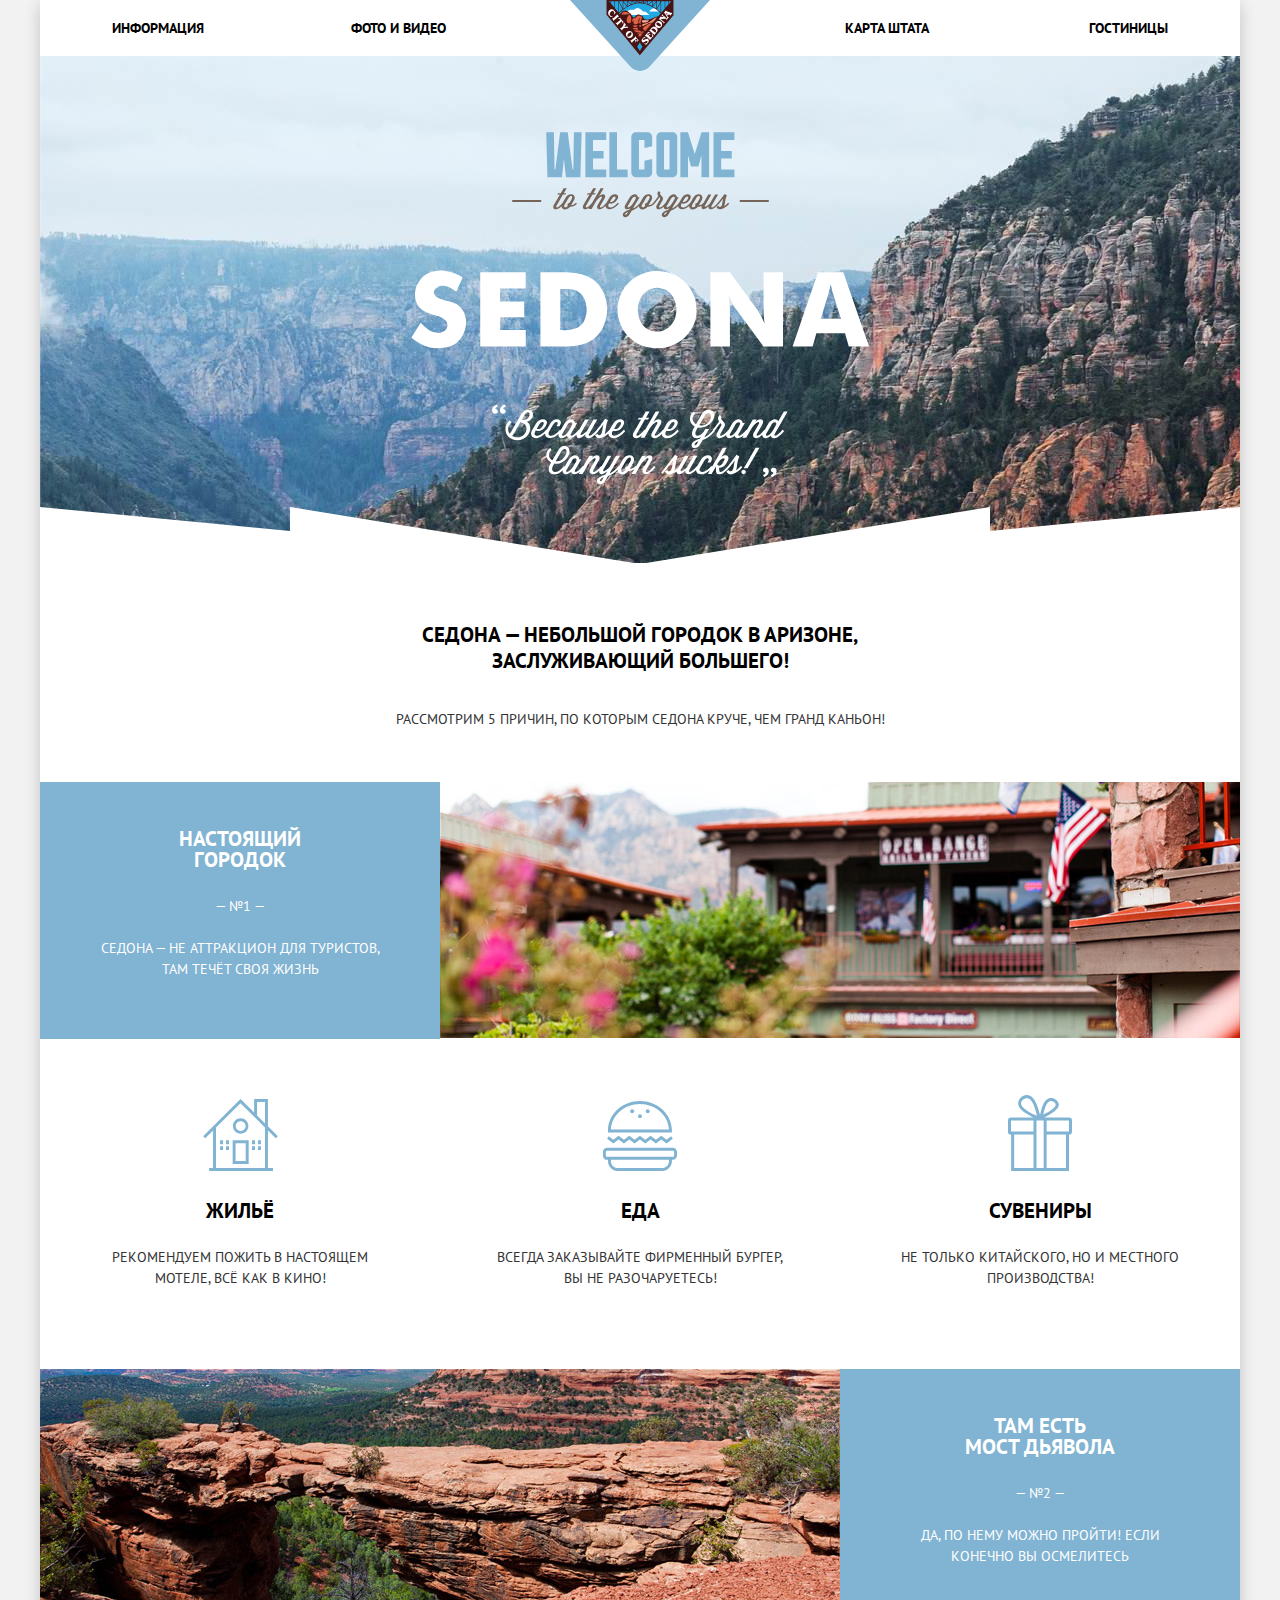
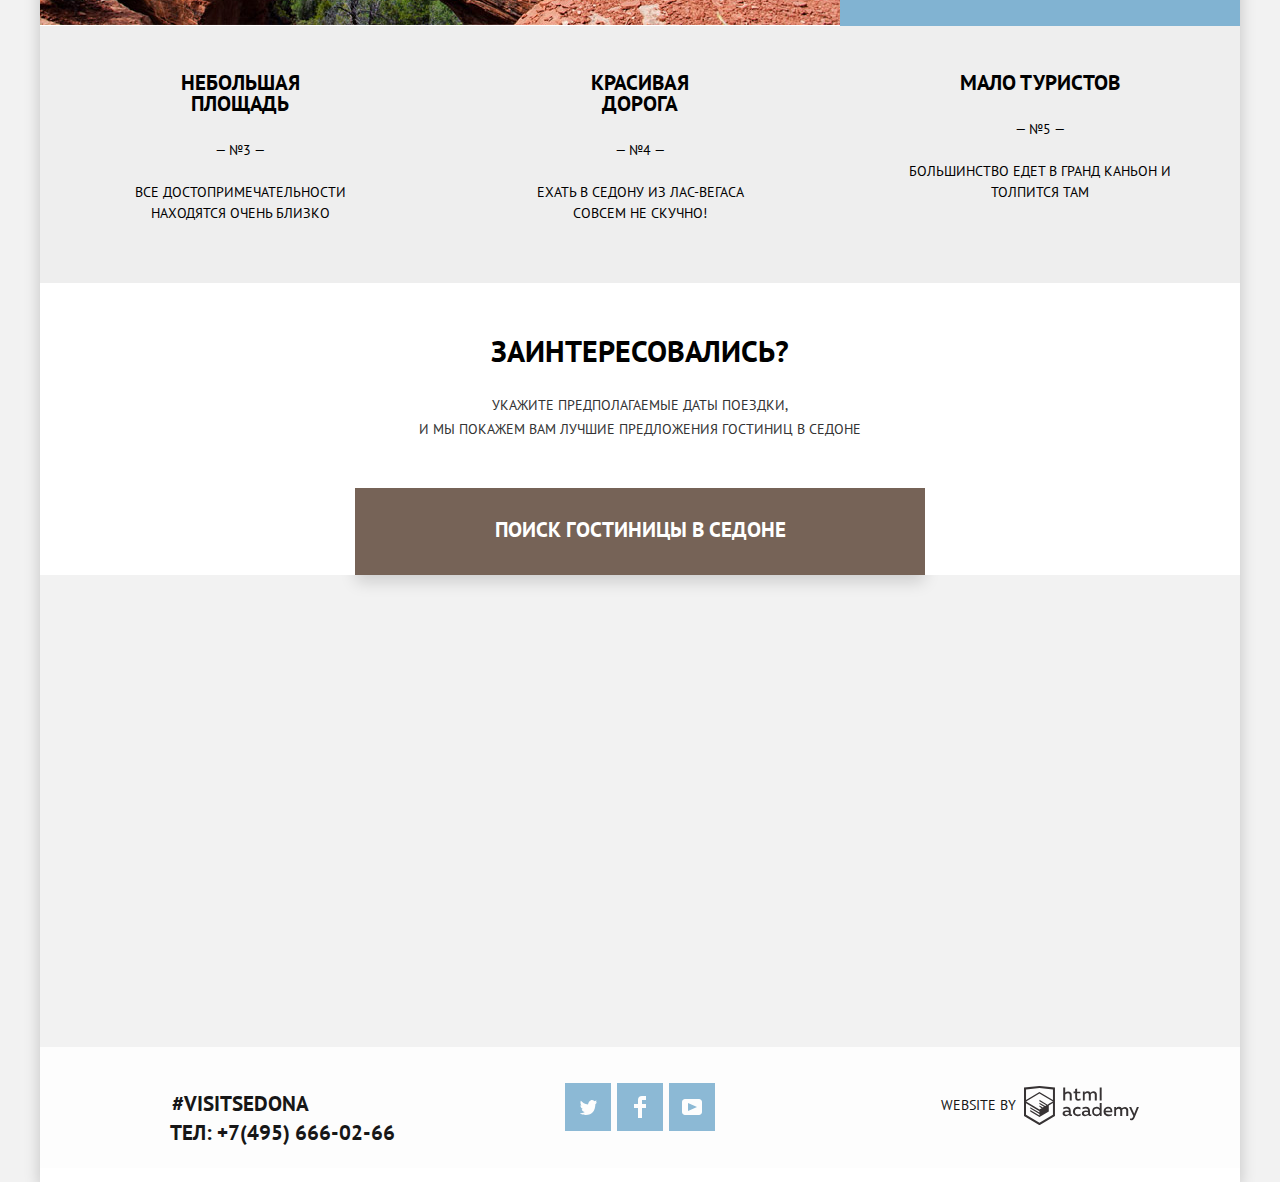
==== commit 81e083c3: "add js and animation" ====
--- a/index.html
+++ b/index.html
@@ -54,20 +54,20 @@
           </div>
         </div>
 
-          <div class="icon-list">
-            <div class="icon-item house">
-              <h3 class="icon-subtitle-black">Жильё</h3>
-              <p class="icon-descr">Рекомендуем пожить в настоящем мотеле, всё как в кино!</p>
-            </div>
-            <div class="icon-item food">
-              <h3 class="icon-subtitle-black">Еда</h3>
-              <p class="icon-descr">Всегда заказывайте фирменный бургер, вы не разочаруетесь!</p>
-            </div>
-            <div class="icon-item gifts">
-              <h3 class="icon-subtitle-black">Сувениры</h3>
-              <p class="icon-descr">Не только китайского, но и местного производства!</p>
-            </div>
-          </div>
+        <div class="icon-list">
+          <div class="icon-item house">
+            <h3 class="icon-subtitle-black">Жильё</h3>
+            <p class="icon-descr">Рекомендуем пожить в настоящем мотеле, всё как в кино!</p>
+          </div>
+          <div class="icon-item food">
+            <h3 class="icon-subtitle-black">Еда</h3>
+            <p class="icon-descr">Всегда заказывайте фирменный бургер, вы не разочаруетесь!</p>
+          </div>
+          <div class="icon-item gifts">
+            <h3 class="icon-subtitle-black">Сувениры</h3>
+            <p class="icon-descr">Не только китайского, но и местного производства!</p>
+          </div>
+        </div>
 
         <div class="advantages-list advantages-blue">
           <div class="advantages-item blue">
@@ -80,130 +80,130 @@
           </div>
         </div>
 
-          <div class="advantages-list">
-            <div class="advantages-item">
-              <h3 class="advantages-subtitle black">Небольшая площадь</h3>
-              <span class="advantages-number">— №3 —</span>
-              <p>Все достопримечательности находятся очень близко</p>
-            </div>
-            <div class="advantages-item">
-              <h3 class="advantages-subtitle black">Красивая дорога</h3>
-              <span class="advantages-number">— №4 —</span>
-              <p>Ехать в Седону из Лас-Вегаса совсем не скучно!</p>
-            </div>
-            <div class="advantages-item">
-              <h3 class="advantages-subtitle black">Мало туристов</h3>
-              <span class="advantages-number">— №5 —</span>
-              <p>Большинство едет в гранд каньон и толпится там</p>
-            </div>
-          </div>
+        <div class="advantages-list">
+          <div class="advantages-item">
+            <h3 class="advantages-subtitle black">Небольшая площадь</h3>
+            <span class="advantages-number">— №3 —</span>
+            <p>Все достопримечательности находятся очень близко</p>
+          </div>
+          <div class="advantages-item">
+            <h3 class="advantages-subtitle black">Красивая дорога</h3>
+            <span class="advantages-number">— №4 —</span>
+            <p>Ехать в Седону из Лас-Вегаса совсем не скучно!</p>
+          </div>
+          <div class="advantages-item">
+            <h3 class="advantages-subtitle black">Мало туристов</h3>
+            <span class="advantages-number">— №5 —</span>
+            <p>Большинство едет в гранд каньон и толпится там</p>
+          </div>
+        </div>
       </section>
 
       <div class="appointment-title">
         <span>Заинтересовались?</span>
         <p>Укажите предполагаемые даты поездки,<br> и мы покажем вам лучшие предложения гостиниц в седоне</p>
+
+        <h2 class="visually-hidden">Поиск гостиницы</h2>
+        <button type="button" class="search-hotels" id="search-modal">Поиск гостиницы в Седоне</button>
       </div>
 
       <section class="appointment">
 
-        <h2 class="visually-hidden">Поиск гостиницы</h2>
-        <button type="button" class="search-hotels">Поиск гостиницы в Седоне</button>
-        <form class="appointment-form" action="https://echo.htmlacademy.ru" method="post">
-
-          <div class="appointment-item calendar">
-            <label for="arrival-date">Дата заезда:</label>
-            <input type="text" class="item-table" id="arrival-date" name="arrival-date" placeholder="24 Апреля 2017"
-              required>
-            <button type="button" class="button-table">
-              <svg xmlns="http://www.w3.org/2000/svg" width="21" height="22" viewBox="0 0 21 22">
-                <path
-                  d="M19.251 2.025h-2.845V.648c0-.381-.294-.689-.656-.689-.363 0-.656.308-.656.689v1.377h-3.938V.648c0-.381-.294-.689-.655-.689-.363 0-.657.308-.657.689v1.377H5.906V.648c0-.381-.294-.689-.656-.689-.363 0-.657.308-.657.689v1.377H1.75C.784 2.025 0 2.847 0 3.862v16.302C0 21.179.784 22 1.75 22h17.501c.966 0 1.749-.821 1.749-1.836V3.862c0-1.015-.783-1.837-1.749-1.837zm.437 18.139a.448.448 0 0 1-.437.459H1.75a.45.45 0 0 1-.438-.459V3.862a.45.45 0 0 1 .438-.459h2.844v1.378c0 .381.294.689.657.689.362 0 .656-.308.656-.689V3.403h3.938v1.378c0 .381.294.689.657.689.361 0 .655-.308.655-.689V3.403h3.938v1.378c0 .381.293.689.656.689.362 0 .656-.308.656-.689V3.403h2.845c.241 0 .437.206.437.459v16.302z" />
-                <path
-                  d="M4.594 8.225h2.625v2.066H4.594zM4.594 11.668h2.625v2.067H4.594zM4.594 15.112h2.625v2.066H4.594zM9.188 15.112h2.625v2.066H9.188zM9.188 11.668h2.625v2.067H9.188zM9.188 8.225h2.625v2.066H9.188zM13.781 15.112h2.625v2.066h-2.625zM13.781 11.668h2.625v2.067h-2.625zM13.781 8.225h2.625v2.066h-2.625z" />
-              </svg>
-              <span class="visually-hidden">Открыть календарь</span>
-            </button>
-          </div>
-          <div class="appointment-item calendar">
-            <label for="departure-date">Дата выезда:</label>
-            <input type="text" class="item-table" id="departure-date" name="departure-date" placeholder="4 Июля 2017"
-              required>
-            <button type="button" class="button-table">
-              <svg xmlns="http://www.w3.org/2000/svg" width="21" height="22" viewBox="0 0 21 22">
-                <path
-                  d="M19.251 2.025h-2.845V.648c0-.381-.294-.689-.656-.689-.363 0-.656.308-.656.689v1.377h-3.938V.648c0-.381-.294-.689-.655-.689-.363 0-.657.308-.657.689v1.377H5.906V.648c0-.381-.294-.689-.656-.689-.363 0-.657.308-.657.689v1.377H1.75C.784 2.025 0 2.847 0 3.862v16.302C0 21.179.784 22 1.75 22h17.501c.966 0 1.749-.821 1.749-1.836V3.862c0-1.015-.783-1.837-1.749-1.837zm.437 18.139a.448.448 0 0 1-.437.459H1.75a.45.45 0 0 1-.438-.459V3.862a.45.45 0 0 1 .438-.459h2.844v1.378c0 .381.294.689.657.689.362 0 .656-.308.656-.689V3.403h3.938v1.378c0 .381.294.689.657.689.361 0 .655-.308.655-.689V3.403h3.938v1.378c0 .381.293.689.656.689.362 0 .656-.308.656-.689V3.403h2.845c.241 0 .437.206.437.459v16.302z" />
-                <path
-                  d="M4.594 8.225h2.625v2.066H4.594zM4.594 11.668h2.625v2.067H4.594zM4.594 15.112h2.625v2.066H4.594zM9.188 15.112h2.625v2.066H9.188zM9.188 11.668h2.625v2.067H9.188zM9.188 8.225h2.625v2.066H9.188zM13.781 15.112h2.625v2.066h-2.625zM13.781 11.668h2.625v2.067h-2.625zM13.781 8.225h2.625v2.066h-2.625z" />
-              </svg>
-              <span class="visually-hidden">Открыть календарь</span>
-            </button>
-          </div>
-          <div class="appointment-item">
-            <div class="quantity">
-              <label for="adults" class="quantity-adults">Взрослые:</label>
-              <button type="button" class="button-minus">
-                <svg version="1.1" xmlns="http://www.w3.org/2000/svg" xmlns:xlink="http://www.w3.org/1999/xlink"
-                  preserveAspectRatio="xMidYMid meet"
-                  viewBox="125.00476934018332 47.04346499235716 124.00000000000003 34" width="12" height="3">
-                  <defs>
-                    <path d="M126 48.04L246 48.04L246 78.04L126 78.04L126 48.04Z" id="c2RzuNYt0j"></path>
-                  </defs>
-                  <g>
-                    <g>
-                      <use xlink:href="#c2RzuNYt0j"></use>
-                    </g>
-                  </g>
+        <div class="form-wrapper">
+          <form class="appointment-form" action="https://echo.htmlacademy.ru" method="post">
+
+            <div class="appointment-item calendar">
+              <label for="arrival-date">Дата заезда:</label>
+              <input type="text" class="item-table" id="arrival-date" name="arrival-date" placeholder="24 Апреля 2017">
+              <button type="button" class="button-table">
+                <svg xmlns="http://www.w3.org/2000/svg" width="21" height="22" viewBox="0 0 21 22">
+                  <path
+                    d="M19.251 2.025h-2.845V.648c0-.381-.294-.689-.656-.689-.363 0-.656.308-.656.689v1.377h-3.938V.648c0-.381-.294-.689-.655-.689-.363 0-.657.308-.657.689v1.377H5.906V.648c0-.381-.294-.689-.656-.689-.363 0-.657.308-.657.689v1.377H1.75C.784 2.025 0 2.847 0 3.862v16.302C0 21.179.784 22 1.75 22h17.501c.966 0 1.749-.821 1.749-1.836V3.862c0-1.015-.783-1.837-1.749-1.837zm.437 18.139a.448.448 0 0 1-.437.459H1.75a.45.45 0 0 1-.438-.459V3.862a.45.45 0 0 1 .438-.459h2.844v1.378c0 .381.294.689.657.689.362 0 .656-.308.656-.689V3.403h3.938v1.378c0 .381.294.689.657.689.361 0 .655-.308.655-.689V3.403h3.938v1.378c0 .381.293.689.656.689.362 0 .656-.308.656-.689V3.403h2.845c.241 0 .437.206.437.459v16.302z" />
+                  <path
+                    d="M4.594 8.225h2.625v2.066H4.594zM4.594 11.668h2.625v2.067H4.594zM4.594 15.112h2.625v2.066H4.594zM9.188 15.112h2.625v2.066H9.188zM9.188 11.668h2.625v2.067H9.188zM9.188 8.225h2.625v2.066H9.188zM13.781 15.112h2.625v2.066h-2.625zM13.781 11.668h2.625v2.067h-2.625zM13.781 8.225h2.625v2.066h-2.625z" />
                 </svg>
-                <span class="visually-hidden">Убрать</span>
-              </button>
-              <input class="number-item" type="number" id="adults" name="adults" min="1" step="1" placeholder="2"
-                required>
-              <button type="button" class="button-plus">
-                <svg xmlns="http://www.w3.org/2000/svg" width="11" height="11" viewBox="0 0 24 24">
-                  <path d="M24 9h-9v-9h-6v9h-9v6h9v9h6v-9h9z" />
-                </svg>
-                <span class="visually-hidden">Добавить</span>
+                <span class="visually-hidden">Открыть календарь</span>
               </button>
             </div>
-
-            <div class="quantity">
-              <label for="children" class="quantity-children">Дети:</label>
-              <button type="button" class="button-minus">
-                <svg version="1.1" xmlns="http://www.w3.org/2000/svg" xmlns:xlink="http://www.w3.org/1999/xlink"
-                  preserveAspectRatio="xMidYMid meet"
-                  viewBox="125.00476934018332 47.04346499235716 124.00000000000003 34" width="12" height="3">
-                  <defs>
-                    <path d="M126 48.04L246 48.04L246 78.04L126 78.04L126 48.04Z" id="c2RzuNYt0j"></path>
-                  </defs>
-                  <g>
-                    <g>
-                      <use xlink:href="#c2RzuNYt0j"></use>
-                    </g>
-                  </g>
+            <div class="appointment-item calendar">
+              <label for="departure-date">Дата выезда:</label>
+              <input type="text" class="item-table" id="departure-date" name="departure-date" placeholder="4 Июля 2017">
+              <button type="button" class="button-table">
+                <svg xmlns="http://www.w3.org/2000/svg" width="21" height="22" viewBox="0 0 21 22">
+                  <path
+                    d="M19.251 2.025h-2.845V.648c0-.381-.294-.689-.656-.689-.363 0-.656.308-.656.689v1.377h-3.938V.648c0-.381-.294-.689-.655-.689-.363 0-.657.308-.657.689v1.377H5.906V.648c0-.381-.294-.689-.656-.689-.363 0-.657.308-.657.689v1.377H1.75C.784 2.025 0 2.847 0 3.862v16.302C0 21.179.784 22 1.75 22h17.501c.966 0 1.749-.821 1.749-1.836V3.862c0-1.015-.783-1.837-1.749-1.837zm.437 18.139a.448.448 0 0 1-.437.459H1.75a.45.45 0 0 1-.438-.459V3.862a.45.45 0 0 1 .438-.459h2.844v1.378c0 .381.294.689.657.689.362 0 .656-.308.656-.689V3.403h3.938v1.378c0 .381.294.689.657.689.361 0 .655-.308.655-.689V3.403h3.938v1.378c0 .381.293.689.656.689.362 0 .656-.308.656-.689V3.403h2.845c.241 0 .437.206.437.459v16.302z" />
+                  <path
+                    d="M4.594 8.225h2.625v2.066H4.594zM4.594 11.668h2.625v2.067H4.594zM4.594 15.112h2.625v2.066H4.594zM9.188 15.112h2.625v2.066H9.188zM9.188 11.668h2.625v2.067H9.188zM9.188 8.225h2.625v2.066H9.188zM13.781 15.112h2.625v2.066h-2.625zM13.781 11.668h2.625v2.067h-2.625zM13.781 8.225h2.625v2.066h-2.625z" />
                 </svg>
-                <span class="visually-hidden">Убрать</span>
-              </button>
-              <input class="number-item" type="number" id="children" name="children" min="0" step="1" placeholder="0"
-                required>
-              <button type="button" class="button-plus">
-                <svg xmlns="http://www.w3.org/2000/svg" width="11" height="11" viewBox="0 0 24 24">
-                  <path d="M24 9h-9v-9h-6v9h-9v6h9v9h6v-9h9z" />
-                </svg>
-                <span class="visually-hidden">Добавить</span>
+                <span class="visually-hidden">Открыть календарь</span>
               </button>
             </div>
-          </div>
+            <div class="appointment-item">
+              <div class="quantity">
+                <label for="adults" class="quantity-adults">Взрослые:</label>
+                <button type="button" class="button-minus">
+                  <svg version="1.1" xmlns="http://www.w3.org/2000/svg" xmlns:xlink="http://www.w3.org/1999/xlink"
+                    preserveAspectRatio="xMidYMid meet"
+                    viewBox="125.00476934018332 47.04346499235716 124.00000000000003 34" width="12" height="3">
+                    <defs>
+                      <path d="M126 48.04L246 48.04L246 78.04L126 78.04L126 48.04Z" id="c2RzuNYt0"></path>
+                    </defs>
+                    <g>
+                      <g>
+                        <use xlink:href="#c2RzuNYt0j"></use>
+                      </g>
+                    </g>
+                  </svg>
+                  <span class="visually-hidden">Убрать</span>
+                </button>
+                <input class="number-item" type="text" id="adults" name="adults" placeholder="2">
+                <button type="button" class="button-plus">
+                  <svg xmlns="http://www.w3.org/2000/svg" width="11" height="11" viewBox="0 0 24 24">
+                    <path d="M24 9h-9v-9h-6v9h-9v6h9v9h6v-9h9z" />
+                  </svg>
+                  <span class="visually-hidden">Добавить</span>
+                </button>
+              </div>
+
+              <div class="quantity">
+                <label for="children" class="quantity-children">Дети:</label>
+                <button type="button" class="button-minus">
+                  <svg version="1.1" xmlns="http://www.w3.org/2000/svg" xmlns:xlink="http://www.w3.org/1999/xlink"
+                    preserveAspectRatio="xMidYMid meet"
+                    viewBox="125.00476934018332 47.04346499235716 124.00000000000003 34" width="12" height="3">
+                    <defs>
+                      <path d="M126 48.04L246 48.04L246 78.04L126 78.04L126 48.04Z" id="c2RzuNYt0j"></path>
+                    </defs>
+                    <g>
+                      <g>
+                        <use xlink:href="#c2RzuNYt0j"></use>
+                      </g>
+                    </g>
+                  </svg>
+                  <span class="visually-hidden">Убрать</span>
+                </button>
+                <input class="number-item" type="text" id="children" name="children" placeholder="0">
+                <button type="button" class="button-plus">
+                  <svg xmlns="http://www.w3.org/2000/svg" width="11" height="11" viewBox="0 0 24 24">
+                    <path d="M24 9h-9v-9h-6v9h-9v6h9v9h6v-9h9z" />
+                  </svg>
+                  <span class="visually-hidden">Добавить</span>
+                </button>
+              </div>
+            </div>
             <button type="submit" class="button-blue">Найти</button>
-        </form>
+          </form>
+        </div>
       </section>
 
-      <section class="bitmap visually-hidden">
-        <h2>Карта</h2>
+      <section class="bitmap">
+        <h2 class="visually-hidden">Карта</h2>
+        <iframe src="https://www.google.com/maps/embed?pb=!1m18!1m12!1m3!1d52385.18050596618!2d-111.83015794076773!3d34.854373381048475!2m3!1f0!2f0!3f0!3m2!1i1024!2i768!4f13.1!3m3!1m2!1s0x872da132f942b00d%3A0x5548c523fa6c8efd!2z0KHQtdC00L7QvdCwLCDQkNGA0LjQt9C-0L3QsCA4NjMzNiwg0KHQqNCQ!5e0!3m2!1sru!2scz!4v1584192868120!5m2!1sru!2scz" width="1200" height="594" frameborder="0" style="border:0;" allowfullscreen="" aria-hidden="false" tabindex="0"></iframe>
       </section>
 
     </main>
 
-    <footer class="main-footer">
+    <footer class="main-footer footer-opacity">
 
       <p class="footer-contacts">
         <a href="#">#visitSEDONA</a>
@@ -212,37 +212,83 @@
 
       <div class="footer-social">
         <ul>
-          <li><a class="social-button" href="#"><span class="visually-hidden">Твиттер</span>
+          <li><a class="social-button" href="#">
+              <span class="visually-hidden">Твиттер</span>
               <svg xmlns="http://www.w3.org/2000/svg" xmlns:xlink="http://www.w3.org/1999/xlink" width="17" height="15"
                 viewBox="0 0 17 15">
                 <path fill="#FFF"
                   d="M10.95.144c1.685-.496 2.984.27 3.577 1.179.673-.231 1.331-.481 2.011-.708a2.345 2.345 0 0 1-.857 1.768c.685.17 1.304-.491 1.304-.491-.169 1-1.006 1.788-1.563 2.024-.231 6.75-3.175 11.217-10.077 11.082h-.446c-.41 0-4.164-.46-4.898-1.887 2.271.196 3.893-.422 4.693-1.177-.96-.3-2.679-.477-2.979-2.95.349.106.564.228 1.19.119C1.705 8.247.374 7.53.448 5.33c.285.328 1.067.536 1.34.472C1.085 5.561-.182 2.442.894.85c1.818 1.854 3.735 3.606 7.152 3.773C8.254 2.33 9.183.793 10.95.144z" />
               </svg>
-            </a></li>
-          <li><a class="social-button" href="#"><span class="visually-hidden">Фейсбук</span>
+            </a>
+          </li>
+          <li>
+            <a class="social-button" href="#">
+              <span class="visually-hidden">Фейсбук</span>
               <svg xmlns="http://www.w3.org/2000/svg" width="12" height="22" viewBox="0 0 12 22">
-                <path fill="#FFF" d="M12 4V0H8a4 4 0 0 0-4 4v4H0v4h4v10h4V12h4V8H8V4h4z" /></svg>
-            </a></li>
-          <li><a class="social-button" href="#"><span class="visually-hidden">Ютюб</span>
+                <path fill="#FFF" d="M12 4V0H8a4 4 0 0 0-4 4v4H0v4h4v10h4V12h4V8H8V4h4z" />
+              </svg>
+            </a>
+          </li>
+          <li>
+            <a class="social-button" href="#">
+              <span class="visually-hidden">Ютюб</span>
               <svg xmlns="http://www.w3.org/2000/svg" xmlns:xlink="http://www.w3.org/1999/xlink" width="20" height="16"
                 viewBox="0 0 20 16">
                 <path fill="#FFF"
                   d="M17 0H3C1.35 0 0 1.35 0 3v10c0 1.65 1.35 3 3 3h14c1.65 0 3-1.35 3-3V3c0-1.65-1.35-3-3-3zM6.027 11.998V4.002L15.014 8l-8.987 3.998z" />
               </svg>
 
-            </a></li>
+            </a>
+          </li>
         </ul>
       </div>
 
       <p class="footer-copyright">
         <span>Website by</span>
         <a class="button-copyright" href="https://htmlacademy.ru">
-          <img src="img/logo-htmlacademy.svg" width="115" height="41" alt="Логотип HTML академии">
+          <svg id="Layer_1" data-name="Layer 1" xmlns="http://www.w3.org/2000/svg" viewBox="0 0 108.08 36.85">
+            <title>Логотип html-академии</title>
+            <path
+              d="M44.61,26.88a2,2,0,0,0,.55-0.1v1.33a3.25,3.25,0,0,1-1.18.21,1.67,1.67,0,0,1-1.67-1,4.84,4.84,0,0,1-3.14,1.08c-1.51,0-2.91-.83-2.91-2.55,0-2.13,2-2.79,3.71-2.79a11.08,11.08,0,0,1,2.17.25v-0.3c0-1-.76-1.77-2.19-1.77a7.42,7.42,0,0,0-3,.64v-1.7a10.21,10.21,0,0,1,3.19-.55c2.36,0,3.81,1.12,3.81,3.65v3a0.54,0.54,0,0,0,.49.59h0.17Zm-6.44-1.13A1.35,1.35,0,0,0,39.63,27h0.11a3.39,3.39,0,0,0,2.41-1V24.58a9.72,9.72,0,0,0-1.81-.21c-1,0-2.16.33-2.16,1.38h0Zm12.36-6.11a5,5,0,0,1,2.57.64V22a4.08,4.08,0,0,0-2.3-.7,2.75,2.75,0,1,0,0,5.49,5,5,0,0,0,2.43-.64v1.71a6.27,6.27,0,0,1-2.76.57A4.21,4.21,0,0,1,46,24.51q0-.21,0-0.41a4.32,4.32,0,0,1,4.18-4.46h0.38Zm12.17,7.24a2,2,0,0,0,.55-0.1v1.33a3.25,3.25,0,0,1-1.18.21,1.67,1.67,0,0,1-1.67-1,4.84,4.84,0,0,1-3.14,1.08c-1.51,0-2.91-.83-2.91-2.55,0-2.13,2-2.79,3.71-2.79a11.08,11.08,0,0,1,2.17.25v-0.3c0-1-.76-1.77-2.19-1.77a7.42,7.42,0,0,0-3,.64v-1.7a10.21,10.21,0,0,1,3.19-.55c2.36,0,3.81,1.12,3.81,3.65v3a0.54,0.54,0,0,0,.49.59h0.17Zm-6.44-1.13A1.35,1.35,0,0,0,57.73,27h0.11a3.39,3.39,0,0,0,2.41-1V24.58a9.72,9.72,0,0,0-1.81-.21c-1.06,0-2.16.33-2.16,1.38h0ZM73,16V28.2H71.35V26.88a3.88,3.88,0,0,1-3.19,1.54,4.4,4.4,0,0,1,0-8.78,3.81,3.81,0,0,1,3,1.3V16H73Zm-4.53,5.22a2.76,2.76,0,1,0,0,5.52A2.86,2.86,0,0,0,71.15,25V23A2.91,2.91,0,0,0,68.49,21.27ZM79,19.64c3.31,0,4.46,2.68,3.92,5.09H76.7c0.21,1.5,1.67,2.11,3.19,2.11a6.11,6.11,0,0,0,2.64-.59v1.6a7.14,7.14,0,0,1-3,.57C77,28.42,74.78,27,74.78,24a4.18,4.18,0,0,1,4-4.39H79Zm0.09,1.54a2.28,2.28,0,0,0-2.44,2.1v0.06H81.3A2,2,0,0,0,79.13,21.18Zm5.73,7V19.87h1.65v1a3.81,3.81,0,0,1,2.78-1.27A2.86,2.86,0,0,1,91.89,21a4.12,4.12,0,0,1,2.91-1.33A3.06,3.06,0,0,1,98,23V28.2h-1.9V23.05a1.59,1.59,0,0,0-1.42-1.75H94.42a2.8,2.8,0,0,0-2.07,1.12V28.2h-1.9V23.05A1.59,1.59,0,0,0,89,21.31H88.8a3,3,0,0,0-2.21,1.29v5.63H84.86Zm21.31-8.33h1.9l-3.91,9.46c-0.9,2.17-2.09,2.86-3.35,2.86a4.76,4.76,0,0,1-1.1-.14V30.46a2.86,2.86,0,0,0,.85.12c0.9,0,1.58-.64,2.07-1.9l0.17-.42-4-8.4h2l2.86,6.29ZM38.73,1.46V6.22a3.81,3.81,0,0,1,2.7-1.14,3.25,3.25,0,0,1,3.44,3.4v5.15H43V8.72a1.81,1.81,0,0,0-1.61-2h-0.3a2.93,2.93,0,0,0-2.32,1.39v5.52h-1.9V1.46h1.9ZM49.94,2.31v3h3V6.91h-3v3.81c0,1.1.5,1.46,1.58,1.46a4.49,4.49,0,0,0,1.69-.33v1.6A6.8,6.8,0,0,1,51,13.8a2.55,2.55,0,0,1-2.86-2.74V6.89H46.58V5.26h1.5V2.74Zm5.4,11.31V5.28H57v1A3.81,3.81,0,0,1,59.77,5a2.86,2.86,0,0,1,2.6,1.33A4.12,4.12,0,0,1,65.28,5,3.06,3.06,0,0,1,68.44,8.4v5.21h-1.9V8.46a1.59,1.59,0,0,0-1.42-1.75H64.89a2.8,2.8,0,0,0-2.07,1.12v5.78h-1.9V8.46A1.59,1.59,0,0,0,59.5,6.71H59.27A3,3,0,0,0,57.06,8v5.63H55.34ZM71.17,1.45H73V13.6H71.17V1.45ZM14.71,0H14.55L0,1.54V28.21l14.55,8.66,14.55-8.66V1.54Zm12.5,27.1L14.55,34.64,1.9,27.12V16.18l12.59,7.5V25L5.86,19.9v1.31l8.68,5.21v1.39L5.87,22.65V24l8.68,5.21,8.75-5.24V18.31L27.2,16V27.12Zm0-12.53-3.48,2-1.6,1L14.51,13v1.31L21,18.23H21l-0.14.09-1,.54-5.37-3.2V17l4.24,2.52-1,.67-3.2-1.9v1.31l2.1,1.24L14.5,22.1,2,14.65,14.51,7.11Zm0-1.32L14.49,5.76,1.91,13.25v-10L14.56,1.92,27.21,3.25v10h0Z"
+              transform="translate(0 -0.02)" />
+          </svg>
         </a>
       </p>
     </footer>
   </div>
 
+  <script>
+    var button = document.querySelector("#search-modal");
+    var popup = document.querySelector(".appointment-form");
+    var arrival = popup.querySelector("[name=arrival-date]");
+    var departure = popup.querySelector("[name=departure-date]");
+    var adults = popup.querySelector("[name=adults]");
+    var children = popup.querySelector("[name=children]");
+
+    popup.classList.add("form-none");
+
+    button.addEventListener("click", function () {
+      if (popup.classList.contains("form-none")) {
+        popup.classList.remove("form-none");
+        popup.classList.add("form-show");
+      } else {
+        popup.classList.remove("form-show");
+        popup.classList.add("form-none");
+        popup.classList.remove("form-error");
+      }
+    });
+
+    popup.addEventListener("submit", function (evt) {
+      if (!arrival.value || !departure.value || !adults.value || !children.value) {
+        evt.preventDefault();
+        popup.classList.remove("form-error");
+        popup.offsetWidth = popup.offsetWidth;
+        popup.classList.add("form-error");
+        console.log("Нужно заполнить все поля");
+      }
+    });
+  </script>
+
 </body>
 
 </html>--- a/css/style.css
+++ b/css/style.css
@@ -1,11 +1,13 @@
 *,
 *::before,
 *::after {
-  box-sizing: inherit;
+  -webkit-box-sizing: inherit;
+          box-sizing: inherit;
 }
 
 html {
-  box-sizing: border-box;
+  -webkit-box-sizing: border-box;
+          box-sizing: border-box;
 }
 
 body {
@@ -17,6 +19,7 @@
   font-weight: 400;
   color: #333333;
   text-transform: uppercase;
+  background-color: #f2f2f2;
 }
 
 html,
@@ -42,7 +45,8 @@
   border: 0;
   padding: 0;
   white-space: nowrap;
-  clip-path: inset(100%);
+  -webkit-clip-path: inset(100%);
+          clip-path: inset(100%);
   clip: rect(0 0 0 0);
   overflow: hidden;
 }
@@ -50,10 +54,14 @@
 .main-container {
   width: 1200px;
   margin: 0 auto;
-  box-shadow: 0px 5px 15px 0 rgba(0, 1, 1, 0.2);
+  background-color: #ffffff;
+  -webkit-box-shadow: 0px 5px 15px 0 rgba(0, 1, 1, 0.2);
+          box-shadow: 0px 5px 15px 0 rgba(0, 1, 1, 0.2);
 }
 
 .main-navigation {
+  display: -webkit-box;
+  display: -ms-flexbox;
   display: flex;
   font-size: 14px;
   line-height: 26px;
@@ -75,8 +83,11 @@
 }
 
 .site-navigation {
-  display: flex;
-  flex-wrap: wrap;
+  display: -webkit-box;
+  display: -ms-flexbox;
+  display: flex;
+  -ms-flex-wrap: wrap;
+      flex-wrap: wrap;
   width: 1200px;
   margin: 0;
   padding: 0;
@@ -124,6 +135,7 @@
 
 .main-filter {
   background-image: url("../img/background-filter.jpg");
+  background-color: #f2f2f2;
   background-position: top center;
   background-repeat: no-repeat;
   padding-top: 28px;
@@ -133,6 +145,8 @@
 }
 
 .filter {
+  display: -webkit-box;
+  display: -ms-flexbox;
   display: flex;
 }
 
@@ -188,6 +202,12 @@
   background-image: url("../img/checkbox-on1.svg");
 }
 
+input:focus + label::before {
+  outline: thin dotted;
+  outline: 5px auto -webkit-focus-ring-color;
+  outline-offset: -2px;
+}
+
 .filter-option label {
   display: inline-block;
   vertical-align: middle;
@@ -232,7 +252,9 @@
   width: 2px;
   height: 22px;
   background: #ffffff;
-  transform: translate(-50%, -50%);
+  -webkit-transform: translate(-50%, -50%);
+      -ms-transform: translate(-50%, -50%);
+          transform: translate(-50%, -50%);
 }
 
 .price-controls label {
@@ -291,7 +313,8 @@
   border: 8px solid #ffffff;
   border-radius: 50%;
   padding: 0;
-  box-shadow: 0 2px 1px 0 rgba(0, 1, 1, 0.2);
+  -webkit-box-shadow: 0 2px 1px 0 rgba(0, 1, 1, 0.2);
+          box-shadow: 0 2px 1px 0 rgba(0, 1, 1, 0.2);
   cursor: pointer;
 }
 
@@ -336,9 +359,12 @@
 }
 
 .found-hotels {
-  position: relative;
-  display: flex;
-  align-items: baseline;
+  display: -webkit-box;
+  display: -ms-flexbox;
+  display: flex;
+  -webkit-box-align: baseline;
+      -ms-flex-align: baseline;
+          align-items: baseline;
   padding-top: 14px;
   padding-bottom: 16px;
   padding-left: 72px;
@@ -348,6 +374,8 @@
 
 .found-list {
   list-style: none;
+  display: -webkit-box;
+  display: -ms-flexbox;
   display: flex;
 }
 
@@ -355,37 +383,49 @@
   margin-right: 33px;
 }
 
-.arrow-top svg {
+.arrow-wrapper {
+  margin-left: auto;
+  position: relative;
+}
+
+.arrow-top,
+.arrow-bottom {
+  display: block;
+  width: 11px;
+  height: 10px;
+}
+
+.arrow-top {
   position: absolute;
-  right: 94px;
-  top: 40px;
+  right: 21px;
+  bottom: 5px;
   width: 11px;
   height: 10px;
   fill: #cacaca;
 }
 
-.arrow-top svg:hover {
+.arrow-top:hover {
   fill: #231F20;
 }
 
-.arrow-top svg:active {
+.arrow-top:active {
   fill: #81b3d2;
 }
 
-.arrow-bottom svg {
+.arrow-bottom {
   position: absolute;
-  right: 71px;
-  top: 38px;
+  right: 0;
+  bottom: 5px;
   width: 11px;
   height: 10px;
   fill: #cacaca;
 }
 
-.arrow-bottom svg:hover {
+.arrow-bottom:hover {
   fill: #231F20;
 }
 
-.arrow-bottom svg:active {
+.arrow-bottom:active {
   fill: #81b3d2;
 }
 
@@ -439,6 +479,8 @@
 }
 
 .catalog-found {
+  display: -webkit-box;
+  display: -ms-flexbox;
   display: flex;
   padding-top: 24px;
   padding-bottom: 16px;
@@ -458,32 +500,23 @@
 
 a.catalog-description {
   display: block;
-}
-
-p.catalog-description {
-  display: flex;
-  flex-wrap: wrap;
-  justify-content: space-between;
-  margin: 0;
-  margin-top: 10px;
-  margin-bottom: 13px;
-}
-
-.catalog-item {
-  display: block;
   font-size: 21px;
   line-height: 26px;
   font-weight: 700;
   color: #000000;
 }
 
-.catalog-item {
-  margin: 0;
-  padding: 0;
-}
-
-.price-item {
-  margin-right: 75px;
+p.catalog-description {
+  display: -webkit-box;
+  display: -ms-flexbox;
+  display: flex;
+  margin: 0;
+  margin-top: 10px;
+  margin-bottom: 13px;
+}
+
+h3.catalog-item {
+  margin: 0;
 }
 
 .rating-star {
@@ -497,12 +530,16 @@
   top: -8px;
 }
 
-.catalog-item:hover {
+a.catalog-description:hover {
   color: #81b3d2;
 }
 
-.catalog-item:active {
+a.catalog-description:active {
   color: rgba(0, 0, 0, 0.3);
+}
+
+.hotels-item {
+  width: 116px;
 }
 
 .button-details {
@@ -514,6 +551,7 @@
   padding-right: 17px;
   padding-bottom: 3px;
   padding-top: 4px;
+  margin-right: 5px;
 }
 
 .button-details:hover {
@@ -545,7 +583,7 @@
 }
 
 .rating {
-  display: inline-block;
+  display: block;
 	text-align: center;
 	color: #666666;
   background-color: #f2f2f2;
@@ -561,6 +599,7 @@
   height: 507px;
   padding-bottom: 76px;
   background-image: url("../img/background-photo.jpg");
+  background-color: #f2f2f2;
   background-position: top center;
   background-repeat: no-repeat;
 }
@@ -607,11 +646,17 @@
 }
 
 .advantages-list {
-  display: flex;
+  position: relative;
+  display: -webkit-box;
+  display: -ms-flexbox;
+  display: flex;
+  z-index: 10;
 }
 
 .advantages-right {
-  order: -1;
+  -webkit-box-ordinal-group: 0;
+      -ms-flex-order: -1;
+          order: -1;
 }
 
 .advantages-item {
@@ -649,6 +694,8 @@
 }
 
 .icon-list {
+  display: -webkit-box;
+  display: -ms-flexbox;
   display: flex;
   margin: 0;
   padding: 0;
@@ -715,17 +762,20 @@
 }
 
 .appointment-title {
-  text-align: center;
+  position: relative;
+  text-align: center;
+  background-color: #ffffff;
+  padding-top: 50px;
+  z-index: 10;
 }
 
 .appointment-title span {
-  display: inline-block;
+  display: block;
   font-size: 30px;
   font-weight: 700;
   line-height: 36px;
   color: #000000;
   margin: 0;
-  margin-top: 50px;
   margin-bottom: 24px;
 }
 
@@ -736,8 +786,11 @@
 }
 
 .bitmap {
-  position: relative;
-  height: 473px;
+  height: 593px;
+  background-image: url("../img/map.png");
+  background-color: #f2f2f2;
+  background-position: top center;
+  background-repeat: no-repeat;
 }
 
 .search-hotels {
@@ -761,19 +814,83 @@
   text-align: center;
 }
 
+.form-wrapper {
+  position: relative;
+}
+
+@keyframes show {
+  0% {
+    transform: translateY(-100%);
+  }
+  100% {
+    transform: translateY(0);
+  }
+}
+
+@keyframes show-none {
+  0% {
+    transform: translateY(0);
+  }
+  100% {
+    transform: translateY(-100%);
+  }
+}
+
+@keyframes shake {
+  0%,
+  100% {
+    transform: translateX(0);
+  }
+
+  10%,
+  30%,
+  50%,
+  70%,
+  90% {
+    transform: translateX(-10px);
+  }
+
+  20%,
+  40%,
+  60%,
+  80% {
+    transform: translateX(10px);
+  }
+}
+
 .appointment-form {
   position: absolute;
+  top: 0;
+  left: 50%;
   width: 568px;
+  margin-left: -284px;
   padding: 55px;
-  left: 50%;
-  margin-right: -50%;
-  transform: translate(-50%, 0);
+  box-shadow: 0px 7px 15px 0 rgba(0, 1, 1, 0.15);
+  background-color: #ffffff;
+  z-index: 5;
+}
+
+.form-show {
+  animation: show 1s;
+}
+
+.form-none {
+  transform: translateY(-100%);
+  animation: show-none 1s;
+}
+
+.form-error {
+  animation: shake 0.6s;
 }
 
 .appointment-item {
   position: relative;
-  display: flex;
-  justify-content: space-between;
+  display: -webkit-box;
+  display: -ms-flexbox;
+  display: flex;
+  -webkit-box-pack: justify;
+      -ms-flex-pack: justify;
+          justify-content: space-between;
 	font-size: 14px;
 	line-height: 26px;
 	font-weight: 700;
@@ -782,7 +899,7 @@
 }
 
 .appointment-item label {
-  width: 92px;
+  width: 95px;
   padding-top: 6px;
   text-align: left;
 }
@@ -791,6 +908,63 @@
   font: inherit;
   background-color: #f2f2f2;
   border: none;
+}
+
+.appointment-item input::-webkit-input-placeholder {
+  color: #000000;
+  opacity: 1;
+}
+
+.appointment-item input::-moz-placeholder {
+  color: #000000;
+  opacity: 1;
+}
+
+.appointment-item input:-ms-input-placeholder {
+  color: #000000;
+  opacity: 1;
+}
+
+.appointment-item input::-ms-input-placeholder {
+  color: #000000;
+  opacity: 1;
+}
+
+.appointment-item input::placeholder {
+  color: #000000;
+  opacity: 1;
+}
+
+.appointment-item input::-webkit-input-placeholder {
+	font-size: 14px;
+	line-height: 26px;
+	font-weight: 700;
+	color: #000000; 
+	text-transform: uppercase;
+}
+
+.appointment-item input::-moz-placeholder {
+	font-size: 14px;
+	line-height: 26px;
+	font-weight: 700;
+	color: #000000; 
+	text-transform: uppercase;
+}
+
+.appointment-item input:-ms-input-placeholder {
+	font-size: 14px;
+	line-height: 26px;
+	font-weight: 700;
+	color: #000000; 
+	text-transform: uppercase;
+}
+
+.appointment-item input::-ms-input-placeholder {
+	font-size: 14px;
+	line-height: 26px;
+	font-weight: 700;
+	color: #000000; 
+	text-transform: uppercase;
 }
 
 .appointment-item input::placeholder {
@@ -837,18 +1011,22 @@
 
 .item-table {
   width: 346px;
+  height: 38px;
   padding-left: 13px;
   padding-top: 6px;
   padding-bottom: 6px;
+  margin-left: auto;
 }
 
 .quantity {
+  display: -webkit-box;
+  display: -ms-flexbox;
   display: flex;
 }
 
 label.quantity-adults {
   padding-top: 7px;
-  margin-right: 22px;
+  margin-right: 17px;
 }
 
 label.quantity-children {
@@ -860,12 +1038,28 @@
   width: 38px;
   height: 38px;
   text-align: center;
-}
-
-.number-item::-webkit-outer-spin-button,
-.number-item::-webkit-inner-spin-button {
-  -webkit-appearance: none;
-  margin: 0;
+  padding-top: 6px;
+  padding-bottom: 6px;
+}
+
+.number-item::-webkit-input-placeholder {
+  text-align: center;
+}
+
+.number-item::-moz-placeholder {
+  text-align: center;
+}
+
+.number-item:-ms-input-placeholder {
+  text-align: center;
+}
+
+.number-item::-ms-input-placeholder {
+  text-align: center;
+}
+
+.number-item::placeholder {
+  text-align: center;
 }
 
 .button-minus {
@@ -947,6 +1141,8 @@
 }
 
 .main-footer {
+  display: -webkit-box;
+  display: -ms-flexbox;
   display: flex;
   min-height: 120px;
   padding: 36px 0;
@@ -954,6 +1150,11 @@
   background-color: #ffffff;
   opacity: 0.9;
   margin-top: 2px;
+}
+
+.footer-opacity {
+  opacity: 0.9;
+  margin-top: -121px;
 }
 
 .main-footer a {
@@ -985,9 +1186,14 @@
 }
 
 .footer-social ul {
-  display: flex;
-  flex-wrap: wrap;
-  justify-content: space-between;
+  display: -webkit-box;
+  display: -ms-flexbox;
+  display: flex;
+  -ms-flex-wrap: wrap;
+      flex-wrap: wrap;
+  -webkit-box-pack: justify;
+      -ms-flex-pack: justify;
+          justify-content: space-between;
   width: 150px;
   list-style: none;
   margin: 0 auto;
@@ -995,9 +1201,15 @@
 }
 
 .social-button {
-  display: flex;
-  align-items: center;
-  justify-content: center;
+  display: -webkit-box;
+  display: -ms-flexbox;
+  display: flex;
+  -webkit-box-align: center;
+      -ms-flex-align: center;
+          align-items: center;
+  -webkit-box-pack: center;
+      -ms-flex-pack: center;
+          justify-content: center;
   width: 46px;
   height: 48px;
   background-color: #81b3d2;
@@ -1029,10 +1241,19 @@
 
 .button-copyright {
   display: inline-block;
+  width: 115px;
+  height: 41px;
+  fill: #231f20;
+  vertical-align: middle;
   margin-left: 4px;
   margin-top: 3px;
 }
 
-
-
-
+.button-copyright:hover {
+  fill: #81b3d2;
+}
+
+.button-copyright:active {
+  fill: #bdbbbc;
+}
+
